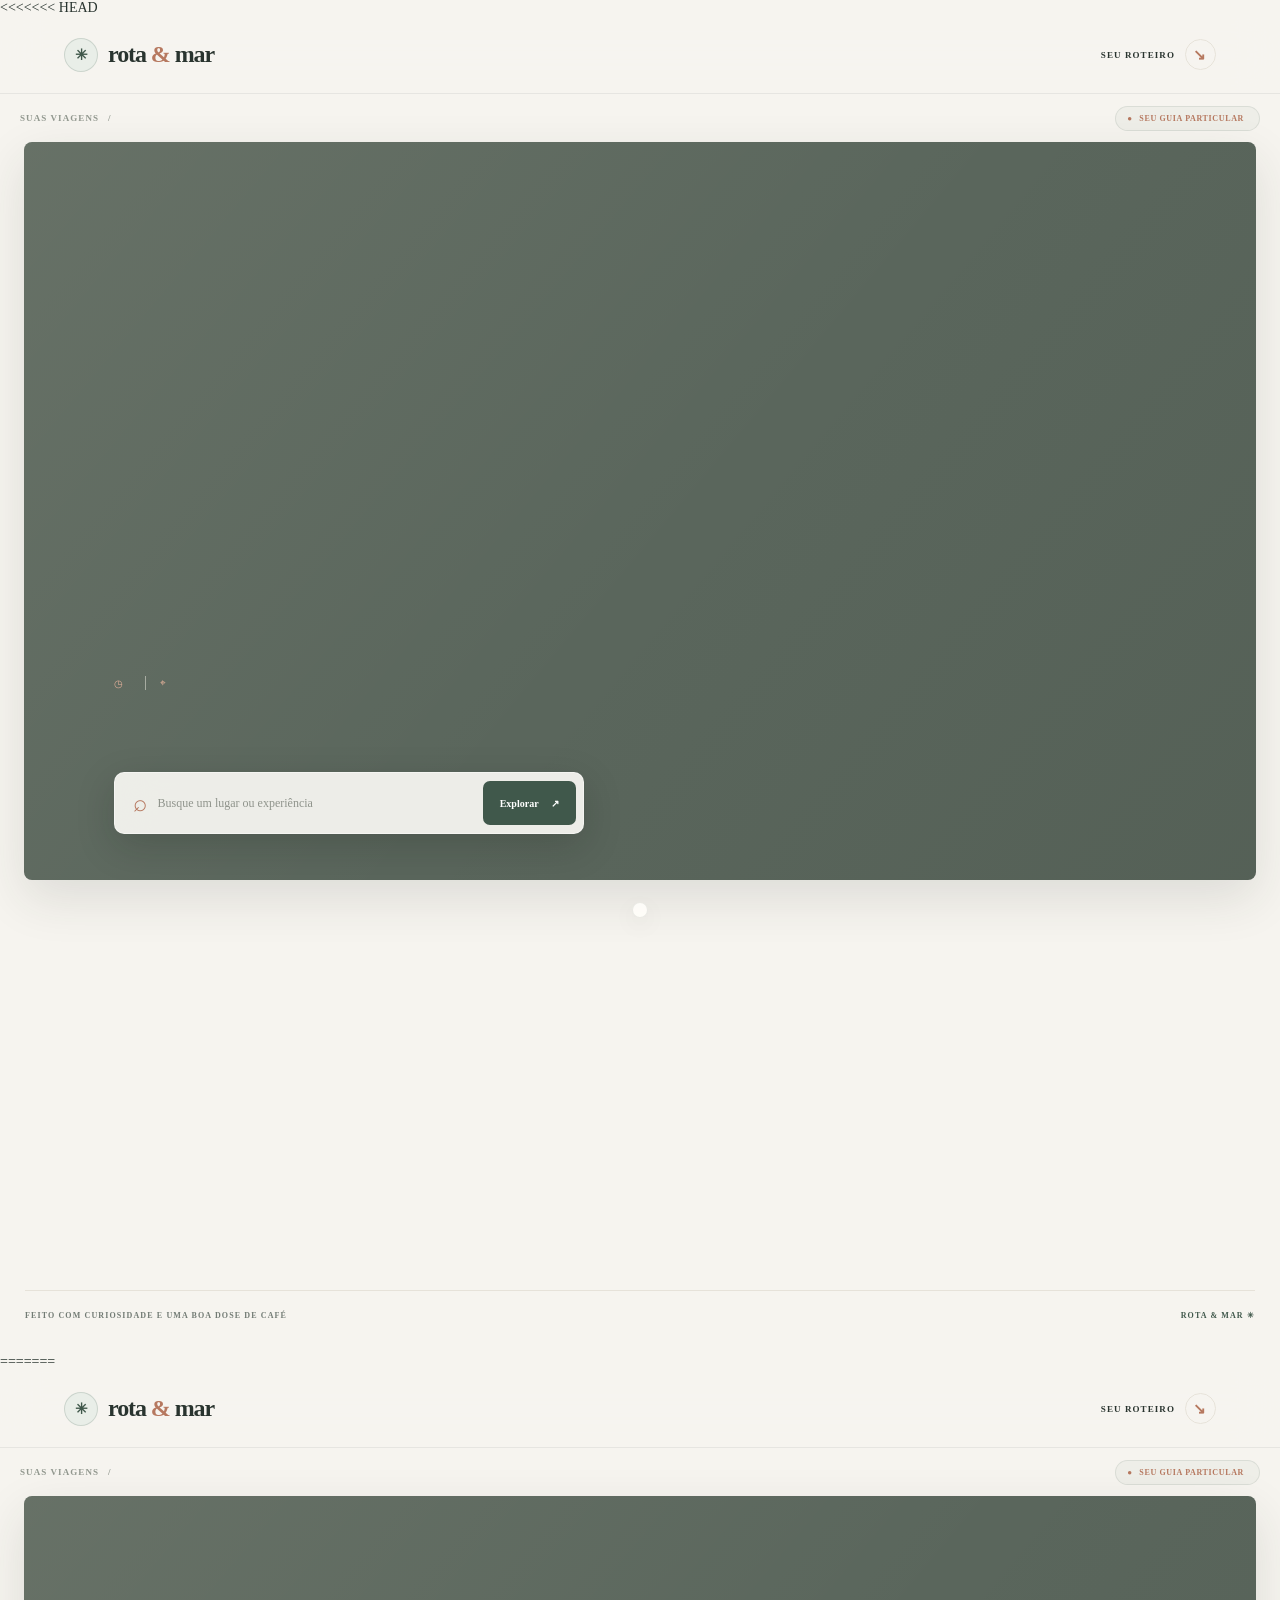
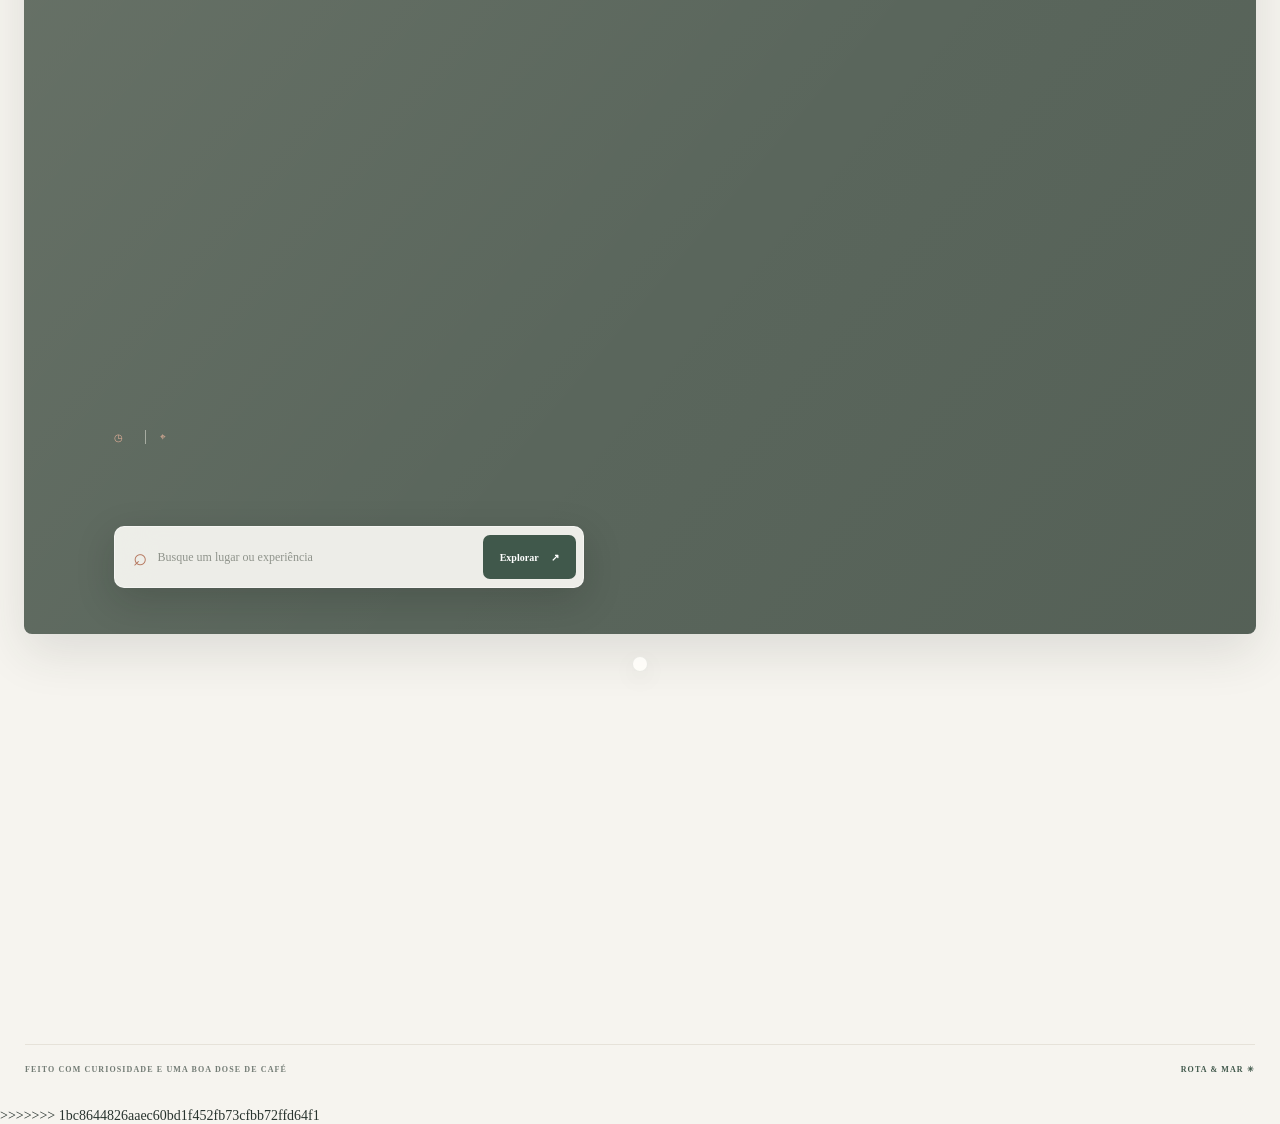
==== docs/index.html @ 102ec38b "Initial commit: add travel planning site" ====
<<<<<<< HEAD
<!doctype html>
<html lang="pt-BR">
  <head>
    <meta charset="utf-8">
    <meta name="viewport" content="width=device-width, initial-scale=1">
    <meta name="theme-color" content="#f6f4ef">
    <meta name="description" content="Seu guia visual de viagem para Donegal e Japão.">
    <title>Rota & Mar — seu guia de viagem</title>
    <link rel="preconnect" href="https://fonts.googleapis.com">
    <link rel="preconnect" href="https://fonts.gstatic.com" crossorigin>
    <link href="https://fonts.googleapis.com/css2?family=Cormorant+Garamond:wght@500;600;700&family=Manrope:wght@400;500;600;700;800&display=swap" rel="stylesheet">
    <link rel="stylesheet" href="styles.css?v=itinerary-stacked-3">
    <script src="data.js?v=donegal-budget-custom-cfd37dd" defer></script>
    <script src="app.js?v=editorial-4" defer></script>
  </head>
  <body>
    <div class="app-shell">
      <header class="site-header" id="sidebar" aria-label="Navegação principal">
        <a class="brand" id="brand-link" href="#" aria-label="Rota e Mar, início">
          <span class="brand-mark" aria-hidden="true">✳</span>
          <span>rota <span class="brand-amp">&</span> mar</span>
        </a>
        <nav id="destination-nav" class="destination-nav" aria-label="Escolha uma viagem"></nav>
        <a class="header-cta" href="#page-content"><span id="header-cta-label">SEU ROTEIRO</span><span aria-hidden="true">↘</span></a>
      </header>

      <main class="main-content">
        <header class="topbar">
          <div class="breadcrumb"><span id="breadcrumb-label">SUAS VIAGENS</span><span aria-hidden="true">/</span><strong id="breadcrumb-destination"></strong></div>
          <span class="private-badge"><span aria-hidden="true">●</span> <span id="private-badge-label">SEU GUIA PARTICULAR</span></span>
        </header>

        <nav id="mobile-destination-nav" class="mobile-destination-nav" aria-label="Escolha uma viagem"></nav>

        <section id="trip-hero" class="trip-hero" aria-labelledby="trip-title">
          <div class="hero-copy">
            <span id="trip-region" class="eyebrow"></span>
            <h1 id="trip-title"></h1>
            <p id="trip-intro"></p>
            <div class="hero-meta">
              <span><span aria-hidden="true">◷</span> <span id="trip-duration"></span></span>
              <span class="meta-divider" aria-hidden="true"></span>
              <span><span aria-hidden="true">⌖</span> <span id="trip-season"></span></span>
            </div>
          </div>
          <div class="hero-search-wrap">
            <form id="guide-search" class="hero-search" role="search">
              <label class="search-field" for="guide-search-input">
                <span class="search-icon" aria-hidden="true">⌕</span>
                <input id="guide-search-input" type="search" autocomplete="off" placeholder="Busque um lugar ou experiência" aria-label="Busque no roteiro">
              </label>
              <button id="guide-search-submit" type="submit">Explorar <span aria-hidden="true">↗</span></button>
            </form>
            <div id="search-results" class="search-results" aria-label="Resultados da busca" aria-live="polite" hidden></div>
          </div>
          <div class="hero-stamp" aria-hidden="true"><span id="stamp-label">PRÓXIMA</span><strong id="stamp-title">grande<br>aventura</strong><i>✳</i></div>
        </section>

        <nav id="section-nav" class="section-nav" aria-label="Seções da viagem"></nav>
        <section id="page-content" class="page-content" aria-live="polite"></section>

        <footer class="page-footer"><span id="page-footer-text">FEITO COM CURIOSIDADE E UMA BOA DOSE DE CAFÉ</span><span>ROTA & MAR <span aria-hidden="true">✳</span></span></footer>
      </main>
    </div>
    <nav id="mobile-nav" class="mobile-nav" aria-label="Seções da viagem no celular"></nav>
  </body>
</html>
=======
<!doctype html>
<html lang="pt-BR">
  <head>
    <meta charset="utf-8">
    <meta name="viewport" content="width=device-width, initial-scale=1">
    <meta name="theme-color" content="#f6f4ef">
    <meta name="description" content="Seu guia visual de viagem para Donegal e Japão.">
    <title>Rota & Mar — seu guia de viagem</title>
    <link rel="preconnect" href="https://fonts.googleapis.com">
    <link rel="preconnect" href="https://fonts.gstatic.com" crossorigin>
    <link href="https://fonts.googleapis.com/css2?family=Cormorant+Garamond:wght@500;600;700&family=Manrope:wght@400;500;600;700;800&display=swap" rel="stylesheet">
    <link rel="stylesheet" href="styles.css?v=itinerary-stacked-3">
    <script src="data.js?v=donegal-roadtrip-20261014" defer></script>
    <script src="app.js?v=editorial-4" defer></script>
  </head>
  <body>
    <div class="app-shell">
      <header class="site-header" id="sidebar" aria-label="Navegação principal">
        <a class="brand" id="brand-link" href="#" aria-label="Rota e Mar, início">
          <span class="brand-mark" aria-hidden="true">✳</span>
          <span>rota <span class="brand-amp">&</span> mar</span>
        </a>
        <nav id="destination-nav" class="destination-nav" aria-label="Escolha uma viagem"></nav>
        <a class="header-cta" href="#page-content"><span id="header-cta-label">SEU ROTEIRO</span><span aria-hidden="true">↘</span></a>
      </header>

      <main class="main-content">
        <header class="topbar">
          <div class="breadcrumb"><span id="breadcrumb-label">SUAS VIAGENS</span><span aria-hidden="true">/</span><strong id="breadcrumb-destination"></strong></div>
          <span class="private-badge"><span aria-hidden="true">●</span> <span id="private-badge-label">SEU GUIA PARTICULAR</span></span>
        </header>

        <nav id="mobile-destination-nav" class="mobile-destination-nav" aria-label="Escolha uma viagem"></nav>

        <section id="trip-hero" class="trip-hero" aria-labelledby="trip-title">
          <div class="hero-copy">
            <span id="trip-region" class="eyebrow"></span>
            <h1 id="trip-title"></h1>
            <p id="trip-intro"></p>
            <div class="hero-meta">
              <span><span aria-hidden="true">◷</span> <span id="trip-duration"></span></span>
              <span class="meta-divider" aria-hidden="true"></span>
              <span><span aria-hidden="true">⌖</span> <span id="trip-season"></span></span>
            </div>
          </div>
          <div class="hero-search-wrap">
            <form id="guide-search" class="hero-search" role="search">
              <label class="search-field" for="guide-search-input">
                <span class="search-icon" aria-hidden="true">⌕</span>
                <input id="guide-search-input" type="search" autocomplete="off" placeholder="Busque um lugar ou experiência" aria-label="Busque no roteiro">
              </label>
              <button id="guide-search-submit" type="submit">Explorar <span aria-hidden="true">↗</span></button>
            </form>
            <div id="search-results" class="search-results" aria-label="Resultados da busca" aria-live="polite" hidden></div>
          </div>
          <div class="hero-stamp" aria-hidden="true"><span id="stamp-label">PRÓXIMA</span><strong id="stamp-title">grande<br>aventura</strong><i>✳</i></div>
        </section>

        <nav id="section-nav" class="section-nav" aria-label="Seções da viagem"></nav>
        <section id="page-content" class="page-content" aria-live="polite"></section>

        <footer class="page-footer"><span id="page-footer-text">FEITO COM CURIOSIDADE E UMA BOA DOSE DE CAFÉ</span><span>ROTA & MAR <span aria-hidden="true">✳</span></span></footer>
      </main>
    </div>
    <nav id="mobile-nav" class="mobile-nav" aria-label="Seções da viagem no celular"></nav>
  </body>
</html>
>>>>>>> 1bc8644826aaec60bd1f452fb73cfbb72ffd64f1
---- docs/styles.css ----
<<<<<<< HEAD
:root {
  color-scheme: dark;
  --ink: #f4f4ee;
  --muted: #a8b8b8;
  --muted-soft: #778e91;
  --teal: #70c0c1;
  --teal-bright: #9cdddd;
  --teal-deep: #103b42;
  --terracotta: #dc8869;
  --terracotta-deep: #a95e49;
  --paper: #0a171b;
  --surface: #102328;
  --surface-raised: #152c31;
  --surface-soft: rgba(18, 44, 49, .76);
  --line: rgba(191, 222, 218, .13);
  --serif: "Cormorant Garamond", Georgia, serif;
  --sans: "Manrope", "DM Sans", Arial, sans-serif;
  --ease: cubic-bezier(.2, .7, .2, 1);
}

* { box-sizing: border-box; }
html { min-width: 320px; scroll-behavior: smooth; }
body {
  min-width: 320px;
  margin: 0;
  background:
    radial-gradient(ellipse at 88% 4%, rgba(30, 101, 106, .16), transparent 34rem),
    radial-gradient(ellipse at 8% 55%, rgba(18, 67, 73, .13), transparent 44rem),
    var(--paper);
  color: var(--ink);
  font-family: var(--sans);
  font-size: 14px;
  -webkit-font-smoothing: antialiased;
}

button, input { color: inherit; font: inherit; }
button { -webkit-tap-highlight-color: transparent; }
button:focus-visible, input:focus-visible {
  outline: 2px solid var(--terracotta);
  outline-offset: 4px;
}
a { color: inherit; }
.app-shell { min-height: 100vh; }
.sidebar { display: none; }

.main-content {
  width: 100%;
  min-width: 0;
  padding: 0 18px 105px;
}

.topbar {
  display: flex;
  height: 62px;
  justify-content: space-between;
  align-items: center;
  border-bottom: 1px solid var(--line);
}

.breadcrumb {
  display: flex;
  gap: 9px;
  align-items: center;
  color: var(--muted-soft);
  font-size: 9px;
  font-weight: 700;
  letter-spacing: .16em;
}

.breadcrumb strong { color: var(--teal-bright); }
.private-badge {
  padding: 8px 10px;
  border: 1px solid var(--line);
  border-radius: 999px;
  background: rgba(18, 44, 49, .5);
  color: #ccdfdc;
  font-size: 8px;
  font-weight: 700;
  letter-spacing: .1em;
  white-space: nowrap;
}

.private-badge span { color: var(--terracotta); font-size: 8px; margin-right: 4px; }
.mobile-destination-nav { display: flex; gap: 8px; padding: 12px 0 0; }
.mobile-destination-nav .destination-link {
  flex: 1;
  justify-content: center;
  gap: 7px;
  padding: 7px 8px;
  border: 1px solid var(--line);
  background: rgba(16, 35, 40, .82);
}

.mobile-destination-nav .destination-link.is-active {
  border-color: rgba(112, 192, 193, .52);
  background: rgba(33, 91, 95, .42);
}

.mobile-destination-nav .destination-icon {
  width: 27px;
  height: 27px;
  background: rgba(112, 192, 193, .12);
  font-size: 15px;
}

.mobile-destination-nav .destination-name { flex: 0 1 auto; font-size: 10px; }
.mobile-destination-nav .destination-name small { font-size: 8px; }
.mobile-destination-nav .destination-arrow { display: none; }

.trip-hero {
  position: relative;
  display: flex;
  min-height: 390px;
  align-items: flex-end;
  overflow: hidden;
  isolation: isolate;
  margin: 17px 0 18px;
  border: 1px solid rgba(197, 226, 221, .16);
  border-radius: 20px;
  background-color: #123c43;
  background-image:
    linear-gradient(0deg, rgba(5, 16, 19, .89) 0%, rgba(5, 16, 19, .57) 39%, rgba(5, 16, 19, .06) 100%),
    linear-gradient(90deg, rgba(7, 24, 27, .58), rgba(7, 24, 27, .04) 80%),
    var(--hero-image);
  background-size: cover;
  background-position: var(--hero-position, center);
  box-shadow: 0 24px 80px rgba(0, 0, 0, .29);
}

.trip-hero::after {
  position: absolute;
  z-index: -1;
  inset: 0;
  background: linear-gradient(120deg, rgba(25, 104, 109, .2), transparent 48%, rgba(7, 20, 23, .16));
  content: "";
  pointer-events: none;
}

.hero-copy {
  position: relative;
  z-index: 1;
  width: min(100%, 760px);
  padding: 30px 21px 25px;
}

.eyebrow {
  display: inline-block;
  color: var(--terracotta);
  font-size: 9px;
  font-weight: 800;
  letter-spacing: .19em;
  line-height: 1.7;
}

.hero-copy .eyebrow { color: #b9e1dc; }
.hero-copy h1 {
  max-width: 680px;
  margin: 12px 0 9px;
  font-family: var(--serif);
  font-size: clamp(42px, 10vw, 76px);
  font-weight: 600;
  letter-spacing: -.045em;
  line-height: .91;
  text-wrap: balance;
  text-shadow: 0 3px 35px rgba(0, 0, 0, .36);
}

.hero-copy > p {
  max-width: 510px;
  margin: 0;
  color: rgba(247, 250, 246, .84);
  font-size: 12px;
  line-height: 1.8;
}

.hero-meta {
  display: flex;
  flex-wrap: wrap;
  gap: 11px;
  align-items: center;
  margin-top: 19px;
  color: rgba(247, 250, 246, .92);
  font-size: 10px;
}

.hero-meta > span:not(.meta-divider) { display: flex; gap: 7px; align-items: center; }
.meta-divider { width: 1px; height: 14px; background: rgba(255, 255, 255, .4); }
.hero-stamp { display: none; }
.section-nav { display: none; }

.mobile-nav {
  position: fixed;
  z-index: 5;
  right: 0;
  bottom: 0;
  left: 0;
  display: flex;
  justify-content: space-around;
  gap: 2px;
  padding: 9px 5px calc(9px + env(safe-area-inset-bottom));
  border-top: 1px solid rgba(183, 219, 215, .16);
  background: rgba(8, 22, 26, .91);
  box-shadow: 0 -12px 36px rgba(0, 0, 0, .27);
  backdrop-filter: blur(18px);
}

.section-link {
  display: flex;
  min-width: 0;
  flex: 1;
  flex-direction: column;
  align-items: center;
  justify-content: center;
  gap: 4px;
  padding: 6px 1px;
  border: 0;
  border-radius: 9px;
  background: transparent;
  color: #819597;
  font-size: 8px;
  font-weight: 650;
  white-space: nowrap;
  cursor: pointer;
  transition: color .2s var(--ease), background .2s var(--ease), transform .2s var(--ease);
}

.section-icon { font-size: 17px; line-height: 1; }
.section-link.is-active { color: #e3f6f2; background: rgba(65, 143, 146, .13); }
.section-link.is-active .section-icon { color: var(--terracotta); }
.section-link:active { transform: scale(.96); }
.page-content { min-height: 310px; }

.section-heading {
  display: flex;
  flex-direction: column;
  gap: 7px;
  margin: 29px 0 18px;
}

.section-heading h2 {
  margin: 4px 0 0;
  font-family: var(--serif);
  font-size: clamp(30px, 7vw, 43px);
  font-weight: 600;
  letter-spacing: -.035em;
  line-height: 1;
  text-wrap: balance;
}

.heading-aside {
  margin: 0;
  color: var(--muted);
  font-size: 11px;
  line-height: 1.7;
}

.overview-grid { display: grid; grid-template-columns: 1fr; gap: 9px; }
.overview-card {
  position: relative;
  display: flex;
  min-height: 82px;
  flex-direction: column;
  justify-content: center;
  padding: 15px 16px 14px 53px;
  border: 1px solid var(--line);
  border-radius: 13px;
  background: linear-gradient(135deg, rgba(22, 48, 52, .96), rgba(14, 34, 38, .87));
  box-shadow: inset 0 1px rgba(255, 255, 255, .025), 0 12px 32px rgba(0, 0, 0, .1);
}

.overview-icon { position: absolute; top: 20px; left: 17px; color: var(--terracotta); font-size: 17px; }
.card-label { display: block; color: #9aafb0; font-size: 8px; font-weight: 800; letter-spacing: .14em; }
.overview-card strong { margin-top: 6px; color: #eef4ef; font-size: 12px; font-weight: 650; }
.feature-grid { display: grid; gap: 11px; margin-top: 12px; }
.feature-card { min-height: 207px; padding: 20px; border: 1px solid rgba(184, 221, 217, .13); border-radius: 15px; }
.feature-itinerary { background: linear-gradient(140deg, #16444a, #102d33 85%); }
.feature-budget { background: linear-gradient(140deg, #51372f, #2e2524 90%); }
.feature-topline { display: flex; justify-content: space-between; color: #a4c9c5; font-size: 8px; font-weight: 800; letter-spacing: .14em; }
.feature-budget .feature-topline { color: #e1ae91; }
.feature-card h3 { margin: 22px 0 9px; font-family: var(--serif); font-size: clamp(28px, 7vw, 38px); font-weight: 600; line-height: .99; }
.feature-card p { max-width: 340px; margin: 0; color: #b5c5c2; font-size: 11px; line-height: 1.75; }
.feature-budget p { color: #d0bbb0; }
.text-link {
  margin: 16px 0 0;
  padding: 0;
  border: 0;
  background: transparent;
  color: #a6dfda;
  font-size: 11px;
  font-weight: 800;
  cursor: pointer;
  transition: color .2s var(--ease), transform .2s var(--ease);
}

.feature-budget .text-link { color: #efaa87; }
.text-link span { margin-left: 4px; }
.text-link:hover { color: #fff; transform: translateX(3px); }
.tip-banner {
  display: flex;
  gap: 13px;
  align-items: flex-start;
  margin-top: 12px;
  padding: 17px;
  border: 1px solid var(--line);
  border-radius: 13px;
  background: rgba(18, 40, 44, .72);
}

.tip-spark { flex: 0 0 auto; color: var(--terracotta); font-size: 20px; }
.tip-banner p { margin: 8px 0 0; color: #b4c4c0; font-size: 11px; line-height: 1.8; }

.timeline { position: relative; margin: 26px 0 10px; }
.timeline::before {
  position: absolute;
  top: 10px;
  bottom: 28px;
  left: 20px;
  width: 1px;
  background: linear-gradient(var(--teal), rgba(112, 192, 193, .08));
  content: "";
}

.timeline-day { position: relative; display: grid; grid-template-columns: 42px minmax(0, 1fr); gap: 10px; margin: 0 0 13px; }
.day-marker {
  position: relative;
  z-index: 1;
  display: flex;
  width: 41px;
  height: 41px;
  flex-direction: column;
  align-items: center;
  justify-content: center;
  border: 1px solid rgba(112, 192, 193, .4);
  border-radius: 50%;
  background: #10272c;
  color: #a6e0dc;
  box-shadow: 0 0 0 5px var(--paper);
}

.day-marker span { font-size: 7px; font-weight: 800; letter-spacing: .12em; }
.day-marker strong { margin-top: 1px; font-family: var(--serif); font-size: 17px; font-weight: 600; line-height: 1; }
.day-content { min-width: 0; padding: 14px 13px 9px; border: 1px solid var(--line); border-radius: 13px; background: linear-gradient(145deg, rgba(20, 44, 49, .96), rgba(13, 31, 35, .94)); }
.day-heading { display: flex; justify-content: space-between; gap: 8px; padding-bottom: 11px; border-bottom: 1px solid rgba(190, 220, 215, .1); }
.day-heading h3 { margin: 0; font-family: var(--serif); font-size: 19px; font-weight: 600; line-height: 1.04; }
.day-date { display: block; margin-top: 6px; color: #e19a78; font-size: 9px; font-weight: 750; }
.day-place { display: inline-block; margin-top: 5px; color: #91a9aa; font-size: 9px; }
.day-stay { display: inline-block; margin: 8px 0 4px; padding: 6px 9px; border: 1px solid rgba(112, 192, 193, .18); border-radius: 999px; background: rgba(54, 119, 120, .16); color: #a8d9d4; font-size: 9px; font-weight: 700; }
.day-chevron { color: var(--terracotta); }
.day-moments { display: grid; grid-template-columns: 1fr; gap: 4px; padding-top: 9px; }
.moment { display: grid; grid-template-columns: 10px 1fr; gap: 8px; padding: 5px 0; }
.moment-dot { width: 6px; height: 6px; margin-top: 4px; border: 1px solid #75b9b8; border-radius: 50%; }
.moment-label { color: #9ed4d0; font-size: 8px; font-weight: 800; letter-spacing: .1em; }
.moment p { margin: 3px 0 0; color: #b2c1be; font-size: 10px; line-height: 1.7; }
.moment-list { display: grid; gap: 5px; margin: 4px 0 0; padding-left: 15px; color: #b2c1be; font-size: 10px; line-height: 1.65; }
.disclaimer { margin: 15px 0 0; color: var(--muted-soft); font-size: 10px; line-height: 1.7; }

.bucket-grid { display: grid; grid-template-columns: 1fr; gap: 10px; }
.bucket-card {
  position: relative;
  display: flex;
  min-height: 137px;
  flex-direction: column;
  align-items: flex-start;
  padding: 17px 15px 15px 48px;
  border: 1px solid var(--line);
  border-radius: 13px;
  background: linear-gradient(145deg, rgba(20, 45, 49, .96), rgba(13, 31, 35, .94));
  cursor: pointer;
  transition: border-color .2s var(--ease), background .2s var(--ease), transform .2s var(--ease), box-shadow .2s var(--ease);
}

.bucket-card:hover { transform: translateY(-2px); border-color: rgba(112, 192, 193, .36); box-shadow: 0 12px 28px rgba(0, 0, 0, .14); }
.bucket-card.is-checked { border-color: rgba(112, 192, 193, .32); background: linear-gradient(145deg, rgba(23, 58, 60, .96), rgba(14, 39, 40, .94)); }
.bucket-check, .essential-item input { position: absolute; width: 1px; height: 1px; opacity: 0; }
.bucket-check:focus-visible + .check-visual, .essential-item input:focus-visible + .check-visual { outline: 2px solid var(--terracotta); outline-offset: 4px; }
.check-visual { position: absolute; top: 17px; left: 15px; display: grid; width: 20px; height: 20px; place-items: center; border: 1px solid rgba(169, 198, 195, .32); border-radius: 50%; color: transparent; font-size: 11px; transition: background .2s, border-color .2s, color .2s; }
.bucket-check:checked + .check-visual, .essential-item input:checked + .check-visual { border-color: var(--teal); background: var(--teal); color: #092024; }
.bucket-tag { margin-bottom: 9px; color: var(--terracotta); font-size: 8px; font-weight: 800; letter-spacing: .15em; }
.bucket-card strong { font-family: var(--serif); font-size: 19px; font-weight: 600; }
.bucket-detail { margin-top: 6px; color: #a9b9b7; font-size: 10px; line-height: 1.65; }
.estimate-badge { align-self: flex-start; padding: 7px 9px; border: 1px solid rgba(220, 136, 105, .27); border-radius: 999px; background: rgba(169, 94, 73, .15); color: #e8a689; font-size: 8px; font-weight: 800; letter-spacing: .1em; }

.budget-total {
  display: flex;
  justify-content: space-between;
  align-items: center;
  padding: 21px;
  border: 1px solid rgba(143, 205, 201, .24);
  border-radius: 15px;
  background:
    radial-gradient(circle at 91% 5%, rgba(129, 207, 200, .18), transparent 43%),
    linear-gradient(120deg, #123d43, #17545a);
  color: white;
  box-shadow: 0 16px 36px rgba(2, 21, 24, .22);
}

.budget-total .card-label { color: #b8dcda; }
.budget-total strong { display: block; margin-top: 8px; font-family: var(--serif); font-size: clamp(30px, 8vw, 43px); font-weight: 600; letter-spacing: -.04em; }
.total-note { display: block; margin-top: 5px; color: #c6dedb; font-size: 10px; }
.budget-coin { display: grid; width: 50px; height: 50px; flex: 0 0 auto; place-items: center; border: 1px solid rgba(255,255,255,.32); border-radius: 50%; color: #f0b091; font-family: var(--serif); font-size: 24px; }
.budget-list { margin-top: 10px; padding: 4px 15px; border: 1px solid var(--line); border-radius: 13px; background: rgba(16, 37, 41, .9); }
.budget-row { padding: 14px 0; border-bottom: 1px solid rgba(190, 220, 215, .1); }
.budget-row:last-child { border-bottom: 0; }
.budget-row-heading { display: flex; justify-content: space-between; gap: 12px; }
.budget-row-heading div { display: flex; flex-direction: column; gap: 4px; }
.budget-row-heading strong { font-size: 11px; font-weight: 700; }
.budget-row-heading span { color: #91a8a9; font-size: 9px; }
.budget-row-heading > strong { white-space: nowrap; color: #d8ece9; }
.budget-track { height: 4px; margin-top: 10px; overflow: hidden; border-radius: 4px; background: rgba(156, 198, 194, .12); }
.budget-track span { display: block; height: 100%; border-radius: inherit; background: linear-gradient(90deg, var(--teal), var(--terracotta)); }

.essentials-layout { display: grid; gap: 12px; }
.essentials-list { overflow: hidden; border: 1px solid var(--line); border-radius: 13px; background: rgba(16, 37, 41, .9); }
.essential-item { position: relative; display: flex; min-height: 67px; gap: 12px; align-items: flex-start; padding: 15px 13px 13px 45px; border-bottom: 1px solid rgba(190, 220, 215, .1); cursor: pointer; transition: background .18s; }
.essential-item:hover { background: rgba(47, 96, 98, .12); }
.essential-item:last-child { border-bottom: 0; }
.essential-item .check-visual { top: 16px; left: 14px; }
.essential-item strong { display: block; font-size: 11px; font-weight: 700; }
.essential-item small { display: block; margin-top: 4px; color: #9fb2b1; font-size: 9px; line-height: 1.65; }
.essential-item.is-checked strong { color: #91aaa8; text-decoration: line-through; }
.culture-card { padding: 20px; border: 1px solid rgba(220, 136, 105, .19); border-radius: 14px; background: linear-gradient(145deg, rgba(79, 51, 43, .55), rgba(42, 35, 33, .75)); }
.culture-icon { display: block; margin-bottom: 15px; color: var(--terracotta); font-size: 21px; }
.culture-card .card-label { color: #e5ad91; }
.culture-card p { margin: 10px 0 0; color: #d2bfB4; font-family: var(--serif); font-size: 18px; line-height: 1.55; }

.page-footer {
  display: flex;
  justify-content: space-between;
  gap: 10px;
  margin-top: 32px;
  padding-top: 14px;
  border-top: 1px solid var(--line);
  color: #718588;
  font-size: 7px;
  font-weight: 800;
  letter-spacing: .12em;
}

.page-footer span:last-child { color: #afd7d2; white-space: nowrap; }

@media (min-width: 600px) {
  .main-content { padding: 0 32px 44px; }
  .topbar { height: 70px; }
  .trip-hero { min-height: 440px; margin-top: 23px; }
  .hero-copy { width: calc(100% - 150px); padding: 44px 36px 38px; }
  .hero-copy h1 { font-size: clamp(58px, 7vw, 82px); }
  .hero-copy > p { font-size: 13px; }
  .hero-stamp {
    position: absolute;
    right: 28px;
    bottom: 25px;
    display: flex;
    width: 112px;
    height: 112px;
    flex-direction: column;
    align-items: center;
    justify-content: center;
    border: 1px solid rgba(241, 249, 244, .56);
    border-radius: 50%;
    background: rgba(11, 39, 43, .3);
    color: white;
    transform: rotate(7deg);
    backdrop-filter: blur(8px);
  }
  .hero-stamp span { font-size: 7px; font-weight: 800; letter-spacing: .17em; }
  .hero-stamp strong { margin-top: 5px; font-family: var(--serif); font-size: 19px; font-weight: 600; line-height: 1; text-align: center; }
  .hero-stamp i { position: absolute; top: 13px; right: 15px; color: var(--terracotta); font-size: 12px; font-style: normal; }
  .section-nav { display: flex; gap: 6px; overflow-x: auto; border-bottom: 1px solid var(--line); scrollbar-width: thin; }
  .section-nav .section-link { flex: 0 0 auto; flex-direction: row; gap: 8px; padding: 13px 13px 12px; border-radius: 10px 10px 0 0; font-size: 10px; }
  .section-nav .section-icon { font-size: 14px; }
  .section-nav .section-link.is-active { border-bottom: 2px solid var(--terracotta); }
  .mobile-nav { display: none; }
  .section-heading { flex-direction: row; justify-content: space-between; align-items: flex-end; margin: 38px 0 20px; }
  .section-heading h2 { font-size: 39px; }
  .heading-aside { max-width: 260px; text-align: right; }
  .overview-grid { grid-template-columns: repeat(3, minmax(0, 1fr)); gap: 11px; }
  .overview-grid--4 { grid-template-columns: repeat(2, minmax(0, 1fr)); }
  .overview-card { padding-left: 45px; }
  .overview-icon { left: 13px; }
  .feature-grid { grid-template-columns: 1fr 1fr; gap: 13px; margin-top: 14px; }
  .feature-card { min-height: 230px; padding: 24px; }
  .tip-banner { padding: 21px 23px; }
  .bucket-grid { grid-template-columns: repeat(2, minmax(0, 1fr)); }
  .day-content { padding: 17px 19px 12px; }
  .moment p, .moment-list { font-size: 11px; }
  .budget-total { padding: 25px 29px; }
  .budget-list { padding-right: 23px; padding-left: 23px; }
  .essentials-layout { grid-template-columns: 1.25fr .75fr; }
  .culture-card { padding: 25px; }
}

@media (max-width: 767px) {
  .hero-copy { width: 100%; }
  .hero-stamp { display: none; }
}

@media (min-width: 1024px) {
  .app-shell {
    display: grid;
    grid-template-columns: 248px minmax(0, 1fr);
    max-width: 1680px;
    min-height: 100vh;
    margin: 0 auto;
  }

  .sidebar {
    position: sticky;
    top: 0;
    display: flex;
    height: 100vh;
    flex-direction: column;
    padding: 30px 20px 22px;
    border-right: 1px solid var(--line);
    background: linear-gradient(180deg, rgba(14, 34, 38, .98), rgba(8, 22, 25, .98));
  }

  .mobile-destination-nav { display: none; }
  .brand { display: flex; gap: 10px; align-items: center; color: #eaf2ed; font-family: var(--serif); font-size: 21px; font-weight: 700; text-decoration: none; letter-spacing: -.035em; }
  .brand-mark { display: grid; width: 31px; height: 31px; place-items: center; border: 1px solid rgba(112, 192, 193, .32); border-radius: 50%; background: rgba(49, 109, 111, .22); color: var(--teal-bright); font-family: var(--sans); font-size: 17px; }
  .brand-amp { color: var(--terracotta); }
  .nav-label { margin: 56px 0 12px 9px; color: #6f888a; font-size: 8px; font-weight: 800; letter-spacing: .17em; }
  .destination-nav { display: grid; gap: 7px; }
  .destination-link { display: flex; width: 100%; align-items: center; gap: 11px; padding: 10px 9px; border: 1px solid transparent; border-radius: 11px; background: transparent; color: #d7e4df; text-align: left; cursor: pointer; transition: background .2s var(--ease), border-color .2s var(--ease), transform .2s var(--ease); }
  .destination-link:hover { transform: translateX(2px); background: rgba(84, 149, 150, .1); }
  .destination-link.is-active { border-color: rgba(112, 192, 193, .16); background: rgba(49, 109, 111, .2); }
  .destination-icon { display: grid; width: 35px; height: 35px; flex: 0 0 auto; place-items: center; border: 1px solid rgba(192, 225, 218, .12); border-radius: 50%; background: rgba(232, 246, 239, .045); color: var(--teal-bright); font-size: 17px; }
  .destination-name { display: flex; flex: 1; flex-direction: column; gap: 3px; font-size: 11px; font-weight: 750; }
  .destination-name small { color: #81999a; font-size: 9px; font-weight: 500; }
  .destination-arrow { color: var(--terracotta); font-size: 13px; opacity: 0; transition: opacity .2s; }
  .destination-link.is-active .destination-arrow { opacity: 1; }
  .sidebar-note { margin-top: auto; padding: 16px 14px; border: 1px solid var(--line); border-radius: 13px; background: rgba(255, 255, 255, .025); }
  .note-icon { color: var(--terracotta); font-size: 18px; }
  .sidebar-note p { margin: 7px 0 12px; color: #b6c6c1; font-family: var(--serif); font-size: 16px; line-height: 1.42; }
  .note-credit { color: #71888a; font-size: 7px; font-weight: 800; letter-spacing: .13em; }
  .sidebar-footer { margin-top: 16px; color: #71888a; font-size: 7px; font-weight: 800; letter-spacing: .12em; }
  .sidebar-footer span { color: var(--terracotta); }
  .main-content { max-width: 1390px; padding: 0 42px 34px; }
  .topbar { height: 76px; }
  .trip-hero { min-height: 490px; margin: 30px 0 20px; border-radius: 22px; }
  .hero-copy { padding: 48px 48px 42px; }
  .hero-copy h1 { max-width: 760px; font-size: clamp(68px, 6vw, 92px); }
  .hero-copy > p { font-size: 14px; }
  .hero-stamp { right: 37px; bottom: 35px; width: 126px; height: 126px; }
  .hero-stamp strong { font-size: 21px; }
  .section-nav .section-link { padding: 15px 17px 13px; font-size: 11px; }
  .section-heading { margin-top: 42px; }
  .section-heading h2 { font-size: 44px; }
  .heading-aside { max-width: 310px; font-size: 12px; }
  .overview-grid--4 { grid-template-columns: repeat(4, minmax(0, 1fr)); }
  .overview-card { min-height: 93px; padding-left: 49px; }
  .overview-icon { top: 22px; left: 16px; }
  .overview-card strong { font-size: 13px; }
  .feature-card { min-height: 250px; padding: 27px; }
  .feature-card h3 { margin-top: 28px; font-size: 41px; }
  .feature-card p { font-size: 12px; }
  .timeline { margin-top: 31px; }
  .timeline-day { grid-template-columns: 52px minmax(0, 1fr); gap: 17px; margin-bottom: 16px; }
  .timeline::before { left: 24px; }
  .day-marker { width: 49px; height: 49px; }
  .day-content { padding: 20px 24px 14px; }
  .day-heading h3 { font-size: 23px; }
  .day-moments { gap: 8px; padding-top: 14px; }
  .moment { align-content: start; }
  .moment p, .moment-list { font-size: 12px; }
  .bucket-grid { grid-template-columns: repeat(3, minmax(0, 1fr)); gap: 13px; }
  .bucket-card { min-height: 158px; padding: 19px 16px 16px 48px; }
  .budget-total { padding: 30px 34px; }
  .budget-total strong { font-size: 49px; }
  .budget-row { padding: 17px 0; }
  .budget-row-heading strong { font-size: 12px; }
  .budget-row-heading span { font-size: 10px; }
  .essential-item { padding-top: 17px; padding-bottom: 15px; }
  .essential-item strong { font-size: 12px; }
  .essential-item small { font-size: 10px; }
  .culture-card p { font-size: 20px; }
  .page-footer { margin-top: 40px; }
}

@media (min-width: 1440px) {
  .app-shell { grid-template-columns: 268px minmax(0, 1fr); }
  .sidebar { padding-right: 23px; padding-left: 23px; }
  .main-content { padding-right: 56px; padding-left: 56px; }
  .trip-hero { min-height: 540px; }
  .hero-copy { padding: 54px 56px 48px; }
}

@media (max-width: 380px) {
  .main-content { padding-right: 13px; padding-left: 13px; }
  .mobile-destination-nav .destination-link { gap: 5px; padding-right: 5px; padding-left: 5px; }
  .mobile-destination-nav .destination-name { font-size: 9px; }
  .private-badge { padding: 7px 8px; font-size: 7px; }
  .section-link { font-size: 7px; }
  .hero-copy h1 { font-size: 39px; }
  .hero-meta { font-size: 9px; }
}

@media (prefers-reduced-motion: reduce) {
  *, *::before, *::after {
    scroll-behavior: auto !important;
    transition-duration: .01ms !important;
    animation-duration: .01ms !important;
    animation-iteration-count: 1 !important;
  }
}

/* Editorial travel guide */
:root {
  color-scheme: light;
  --ink: #29342f;
  --muted: #727b74;
  --muted-soft: #92988f;
  --teal: #708477;
  --teal-bright: #526b5d;
  --teal-deep: #40584b;
  --terracotta: #b6785f;
  --terracotta-deep: #915941;
  --paper: #f6f4ef;
  --surface: #fffefa;
  --surface-raised: #ffffff;
  --surface-soft: rgba(255, 254, 250, .9);
  --line: #e6e2d9;
  --ease: cubic-bezier(.2, .7, .2, 1);
}

html { min-width: 0; background: var(--paper); color-scheme: light; }
body {
  min-width: 0;
  background: var(--paper);
  color: var(--ink);
  font-size: 14px;
}

.app-shell {
  display: block;
  width: 100%;
  max-width: none;
  min-height: 100vh;
  margin: 0;
}

.site-header {
  position: sticky;
  z-index: 20;
  top: 0;
  display: flex;
  min-height: 78px;
  align-items: center;
  justify-content: space-between;
  gap: 20px;
  padding: 12px clamp(18px, 5vw, 76px);
  border-bottom: 1px solid rgba(52, 67, 58, .08);
  background: rgba(246, 244, 239, .88);
  backdrop-filter: blur(20px);
}

.brand {
  display: inline-flex;
  flex: 0 0 auto;
  align-items: center;
  gap: 10px;
  color: var(--ink);
  font-family: var(--serif);
  font-size: 24px;
  font-weight: 700;
  letter-spacing: -.045em;
  text-decoration: none;
}

.brand-mark {
  display: grid;
  width: 34px;
  height: 34px;
  place-items: center;
  border: 1px solid rgba(112, 132, 119, .25);
  border-radius: 50%;
  background: #e9eee8;
  color: var(--teal-deep);
  font-family: var(--sans);
  font-size: 15px;
}

.brand-amp { color: var(--terracotta); }
.destination-nav { display: flex; justify-content: center; gap: 8px; }

.destination-link {
  display: inline-flex;
  min-height: 43px;
  align-items: center;
  gap: 9px;
  padding: 5px 13px 5px 7px;
  border: 1px solid transparent;
  border-radius: 999px;
  background: transparent;
  color: var(--muted);
  text-align: left;
  cursor: pointer;
  transition: background .25s var(--ease), border-color .25s var(--ease), color .25s var(--ease), transform .25s var(--ease);
}

.destination-link:hover { transform: translateY(-1px); background: #fffefa; color: var(--ink); }
.destination-link.is-active { border-color: var(--line); background: #fffefa; color: var(--ink); box-shadow: 0 2px 8px rgba(42, 51, 45, .05); }
.destination-icon { display: grid; width: 29px; height: 29px; flex: 0 0 auto; place-items: center; border: 0; border-radius: 50%; background: #edf0eb; color: var(--teal-deep); font-size: 14px; }
.destination-name { display: flex; flex-direction: column; gap: 1px; font-size: 11px; font-weight: 750; }
.destination-name small { color: var(--muted-soft); font-size: 9px; font-weight: 500; }
.destination-arrow { display: none; }
.header-cta { display: inline-flex; flex: 0 0 auto; align-items: center; gap: 10px; color: var(--ink); font-size: 9px; font-weight: 800; letter-spacing: .12em; text-decoration: none; }
.header-cta span:last-child { display: grid; width: 31px; height: 31px; place-items: center; border: 1px solid var(--line); border-radius: 50%; color: var(--terracotta); font-size: 15px; transition: transform .25s var(--ease); }
.header-cta:hover span:last-child { transform: translate(2px, 2px); }
.mobile-destination-nav { display: none !important; }

.main-content { width: 100%; max-width: none; min-width: 0; padding: 0 0 34px; }
.topbar { width: min(calc(100% - 40px), 1390px); height: 48px; margin: 0 auto; border: 0; }
.breadcrumb { color: var(--muted-soft); font-size: 9px; letter-spacing: .12em; }
.breadcrumb strong { color: var(--teal-deep); }
.private-badge { padding: 7px 11px; border-color: rgba(112, 132, 119, .16); background: #eeeee8; color: var(--muted); font-size: 8px; letter-spacing: .08em; }
.private-badge span { color: var(--terracotta); }

.trip-hero {
  min-height: clamp(590px, 82svh, 850px);
  align-items: flex-end;
  margin: 0 16px;
  border: 0;
  border-radius: 8px;
  background-color: #5a665c;
  background-image:
    linear-gradient(90deg, rgba(17, 26, 21, .5) 0%, rgba(17, 26, 21, .16) 72%, rgba(17, 26, 21, .08) 100%),
    linear-gradient(0deg, rgba(17, 26, 21, .68) 0%, rgba(17, 26, 21, .12) 59%, rgba(17, 26, 21, .04) 100%),
    var(--hero-image);
  box-shadow: 0 18px 50px rgba(45, 48, 39, .12);
}

.trip-hero::after { background: linear-gradient(130deg, rgba(255, 244, 226, .08), transparent 54%, rgba(40, 48, 40, .1)); }
.trip-hero::after { border-radius: inherit; }
.trip-hero.search-open { z-index: 11; overflow: visible; }
.hero-copy { width: min(100%, 1050px); padding: 56px clamp(24px, 7vw, 104px) 190px; color: #fffdf5; }
.hero-copy .eyebrow { color: rgba(255, 252, 242, .82); font-size: 10px; letter-spacing: .22em; }
.hero-copy h1 { max-width: 900px; margin: 15px 0 13px; color: #fffdf5; font-size: clamp(58px, 8.4vw, 116px); font-weight: 500; letter-spacing: -.055em; line-height: .86; text-shadow: 0 2px 25px rgba(17, 26, 21, .25); }
.hero-copy > p { max-width: 570px; color: rgba(255, 252, 242, .86); font-size: clamp(13px, 1.3vw, 16px); line-height: 1.8; }
.hero-meta { gap: 14px; margin-top: 20px; color: rgba(255, 252, 242, .9); font-size: 10px; letter-spacing: .015em; }
.hero-meta > span:not(.meta-divider) { gap: 8px; }
.hero-meta > span:not(.meta-divider) > span:first-child { color: #e4b19a; }
.meta-divider { background: rgba(255, 252, 242, .45); }
.hero-stamp { display: none !important; }

.hero-search-wrap {
  position: absolute;
  z-index: 3;
  bottom: 32px;
  left: clamp(24px, 7vw, 104px);
  width: min(470px, calc(100% - 48px));
}

.hero-search {
  display: flex;
  min-height: 62px;
  align-items: center;
  gap: 8px;
  padding: 7px;
  border: 1px solid rgba(255, 255, 255, .45);
  border-radius: 10px;
  background: rgba(255, 254, 250, .89);
  box-shadow: 0 12px 38px rgba(14, 20, 16, .18);
  backdrop-filter: blur(18px);
}

.search-field { display: flex; min-width: 0; flex: 1; align-items: center; gap: 11px; padding: 0 11px; color: var(--muted); }
.search-icon { color: var(--terracotta); font-size: 24px; line-height: 1; }
.search-field input { width: 100%; min-width: 0; padding: 10px 0; border: 0; outline: 0; background: transparent; color: var(--ink); font-size: 12px; }
.search-field input::placeholder { color: #90948c; opacity: 1; }
.hero-search button { display: inline-flex; min-height: 44px; flex: 0 0 auto; align-items: center; gap: 12px; padding: 0 17px; border: 0; border-radius: 7px; background: var(--teal-deep); color: white; font-size: 10px; font-weight: 750; cursor: pointer; transition: background .25s var(--ease), transform .25s var(--ease); }
.hero-search button:hover { transform: translateY(-1px); background: #334c3e; }
.search-results { position: absolute; top: calc(100% + 9px); right: 0; left: 0; max-height: 330px; overflow: auto; padding: 6px; border: 1px solid rgba(255, 255, 255, .55); border-radius: 10px; background: rgba(255, 254, 250, .96); box-shadow: 0 15px 38px rgba(14, 20, 16, .2); backdrop-filter: blur(18px); }
.search-results[hidden] { display: none; }
.search-result { display: flex; width: 100%; justify-content: space-between; gap: 18px; padding: 12px; border: 0; border-radius: 6px; background: transparent; color: var(--ink); text-align: left; cursor: pointer; }
.search-result:hover, .search-result:focus-visible { background: #f0eee7; }
.search-result > span:first-child { display: grid; gap: 4px; }
.search-result strong { font-size: 12px; font-weight: 700; }
.search-result small { color: var(--muted); font-size: 10px; }
.search-result > span:last-child { align-self: center; color: var(--terracotta); }
.search-empty { margin: 0; padding: 12px; color: var(--muted); font-size: 12px; }

.section-nav {
  position: sticky;
  z-index: 10;
  top: 88px;
  display: flex;
  width: max-content;
  max-width: calc(100% - 32px);
  justify-content: center;
  gap: 3px;
  overflow-x: auto;
  margin: 22px auto 0;
  padding: 7px;
  border: 1px solid rgba(58, 73, 62, .1);
  border-radius: 999px;
  background: rgba(255, 254, 250, .9);
  box-shadow: 0 7px 24px rgba(39, 45, 38, .07);
  backdrop-filter: blur(18px);
  scrollbar-width: none;
}

.section-nav::-webkit-scrollbar { display: none; }
.section-nav .section-link, .section-nav .section-link.is-active {
  display: inline-flex;
  min-height: 39px;
  flex: 0 0 auto;
  flex-direction: row;
  justify-content: center;
  gap: 7px;
  padding: 0 15px;
  border: 0;
  border-radius: 999px;
  background: transparent;
  color: var(--muted);
  font-size: 10px;
}

.section-nav .section-link:hover { background: #f1efe9; color: var(--ink); }
.section-nav .section-link.is-active { background: #e9eee8; color: var(--teal-deep); }
.section-nav .section-link.is-active .section-icon { color: var(--terracotta); }
.section-nav .section-icon { font-size: 14px; }
.mobile-nav { display: none; }
.page-content { width: min(calc(100% - 40px), 1230px); min-height: 310px; margin: 0 auto; }
.section-heading { scroll-margin-top: 145px; }

.eyebrow { color: var(--terracotta-deep); font-size: 9px; letter-spacing: .2em; }
.section-heading { gap: 14px; margin: 50px 0 24px; }
.section-heading h2 { max-width: 740px; color: var(--ink); font-size: clamp(36px, 5.2vw, 62px); font-weight: 500; letter-spacing: -.045em; line-height: .98; }
.heading-aside { max-width: 340px; color: var(--muted); font-size: 12px; line-height: 1.8; }

.overview-grid { grid-template-columns: repeat(2, minmax(0, 1fr)); gap: 12px; }
.overview-card {
  min-height: 112px;
  padding: 23px 18px 19px 58px;
  border: 1px solid var(--line);
  border-radius: 8px;
  background: var(--surface);
  box-shadow: 0 2px 9px rgba(40, 46, 39, .035);
  transition: transform .3s var(--ease), box-shadow .3s var(--ease);
}

.overview-card:hover { transform: translateY(-3px); box-shadow: 0 12px 28px rgba(40, 46, 39, .08); }
.overview-icon { top: 27px; left: 20px; color: var(--terracotta); font-size: 17px; }
.card-label { color: var(--muted); font-size: 8px; letter-spacing: .16em; }
.overview-card strong { margin-top: 8px; color: var(--ink); font-size: 12px; font-weight: 650; line-height: 1.5; }

.highlights-section .section-heading { margin-top: 66px; }
.highlights-grid { display: grid; grid-template-columns: 1fr; gap: 13px; }
.highlight-card {
  position: relative;
  display: flex;
  min-height: 240px;
  flex-direction: column;
  align-items: flex-start;
  padding: 25px 24px 21px;
  overflow: hidden;
  border: 1px solid var(--line);
  border-radius: 8px;
  background: var(--surface);
  color: var(--ink);
  text-align: left;
  cursor: pointer;
  box-shadow: 0 2px 10px rgba(40, 46, 39, .04);
  transition: transform .3s var(--ease), box-shadow .3s var(--ease), border-color .3s var(--ease);
}

.highlight-card::after { position: absolute; right: -38px; bottom: -58px; width: 150px; height: 150px; border: 1px solid rgba(112, 132, 119, .12); border-radius: 50%; content: ""; box-shadow: 0 0 0 18px rgba(112, 132, 119, .035), 0 0 0 38px rgba(112, 132, 119, .025); pointer-events: none; }
.highlight-card:hover { transform: translateY(-4px); border-color: rgba(112, 132, 119, .32); box-shadow: 0 15px 32px rgba(40, 46, 39, .09); }
.highlight-number { margin-bottom: 22px; color: var(--muted-soft); font-family: var(--serif); font-size: 20px; }
.highlight-card .bucket-tag { margin: 0 0 8px; color: var(--terracotta-deep); }
.highlight-card > strong { max-width: 280px; font-family: var(--serif); font-size: 27px; font-weight: 600; line-height: 1.02; }
.highlight-card .bucket-detail { max-width: 350px; margin-top: 8px; color: var(--muted); font-size: 11px; line-height: 1.7; }
.highlight-link { display: flex; gap: 8px; align-items: center; margin-top: auto; padding-top: 18px; color: var(--teal-deep); font-size: 10px; font-weight: 750; }
.highlight-link span { color: var(--terracotta); font-size: 13px; }

.feature-grid { gap: 14px; margin-top: 20px; }
.feature-card { min-height: 235px; padding: 27px; border: 1px solid var(--line); border-radius: 8px; box-shadow: 0 3px 12px rgba(40, 46, 39, .04); transition: transform .3s var(--ease), box-shadow .3s var(--ease); }
.feature-card:hover { transform: translateY(-3px); box-shadow: 0 12px 28px rgba(40, 46, 39, .08); }
.feature-itinerary { background: #e8eee8; }
.feature-budget { background: #f1e8e1; }
.feature-topline, .feature-budget .feature-topline { color: var(--teal-deep); }
.feature-budget .feature-topline { color: var(--terracotta-deep); }
.feature-card h3 { color: var(--ink); font-size: clamp(30px, 4vw, 44px); font-weight: 500; letter-spacing: -.03em; }
.feature-card p { color: #5f6d63; font-size: 12px; }
.feature-budget p { color: #76665d; }
.text-link { color: var(--teal-deep); font-size: 11px; }
.feature-budget .text-link { color: var(--terracotta-deep); }
.text-link:hover { color: var(--terracotta-deep); }

.editorial-grid { display: grid; gap: 14px; margin-top: 16px; }
.travel-note, .trip-facts { min-width: 0; padding: 25px; border: 1px solid var(--line); border-radius: 8px; background: var(--surface); }
.travel-note { background: #eeeee8; }
.travel-note blockquote { margin: 17px 0 0; color: var(--ink); font-family: var(--serif); font-size: clamp(21px, 3vw, 30px); line-height: 1.3; }
.trip-facts > strong { display: block; margin-top: 15px; font-family: var(--serif); font-size: 30px; font-weight: 600; }
.trip-facts dl { display: grid; gap: 13px; margin: 16px 0 0; }
.trip-facts dl div { display: grid; grid-template-columns: 92px 1fr; gap: 10px; padding-top: 11px; border-top: 1px solid var(--line); }
.trip-facts dt { color: var(--muted); font-size: 8px; font-weight: 800; letter-spacing: .15em; }
.trip-facts dd { margin: 0; color: var(--ink); font-size: 11px; line-height: 1.6; }
.trip-facts-actions { display: flex; flex-wrap: wrap; gap: 6px 18px; align-items: center; margin-top: 6px; }
.share-trip { display: inline-flex; align-items: center; gap: 7px; padding: 7px 0; border: 0; background: transparent; color: var(--terracotta-deep); font-size: 11px; font-weight: 750; cursor: pointer; }
.share-trip:hover { color: var(--ink); }
.share-status { min-height: 1em; margin: 0; color: var(--muted); font-size: 10px; }

.tip-banner, .culture-card { border: 1px solid #e7dbd2; border-radius: 8px; background: #f3eae3; }
.tip-banner { margin-top: 16px; padding: 22px; }
.tip-spark, .culture-icon { color: var(--terracotta); }
.tip-banner p { color: #625e56; font-size: 12px; line-height: 1.85; }
.timeline { margin-top: 34px; }
.timeline::before { left: 22px; background: linear-gradient(var(--teal), rgba(112, 132, 119, .08)); }
.timeline-day { grid-template-columns: 46px minmax(0, 1fr); gap: 13px; margin-bottom: 14px; }
.day-marker { width: 44px; height: 44px; border-color: rgba(82, 107, 93, .28); background: var(--paper); color: var(--teal-deep); box-shadow: 0 0 0 5px var(--paper); }
.day-content { padding: 17px 17px 11px; border: 1px solid var(--line); border-radius: 8px; background: var(--surface); box-shadow: 0 2px 10px rgba(40, 46, 39, .035); }
.day-heading { border-color: var(--line); }
.day-heading h3 { color: var(--ink); font-size: 22px; font-weight: 600; }
.day-date, .day-chevron { color: var(--terracotta-deep); }
.day-place, .moment p, .moment-list { color: var(--muted); }
.day-stay { border-color: #d9e1d8; background: #edf1eb; color: var(--teal-deep); }
.moment-label { color: var(--teal-deep); }
.moment-dot { border-color: var(--teal); }
.timeline::before { background: linear-gradient(var(--teal), rgba(112, 132, 119, .08)); }
.disclaimer { color: var(--muted); font-size: 10px; }
.bucket-grid { grid-template-columns: 1fr; gap: 12px; }
.bucket-card { min-height: 150px; padding: 20px 18px 17px 50px; border: 1px solid var(--line); border-radius: 8px; background: var(--surface); box-shadow: 0 2px 10px rgba(40, 46, 39, .035); transition: all .3s var(--ease); }
.bucket-card:hover { transform: translateY(-4px); border-color: rgba(112, 132, 119, .32); background: var(--surface); box-shadow: 0 12px 28px rgba(40, 46, 39, .08); }
.bucket-card.is-checked { border-color: #bdcbbd; background: #eef2eb; }
.check-visual { border-color: #c9cec5; }
.bucket-check:checked + .check-visual, .essential-item input:checked + .check-visual { border-color: var(--teal-deep); background: var(--teal-deep); color: white; }
.bucket-tag { color: var(--terracotta-deep); }
.bucket-card strong { color: var(--ink); font-size: 21px; }
.bucket-detail { color: var(--muted); font-size: 11px; }
.estimate-badge { border-color: #e5d4ca; background: #f5ece6; color: var(--terracotta-deep); }

.budget-total { border-color: #597461; border-radius: 8px; background: linear-gradient(120deg, #536e5c, #40584b); box-shadow: 0 12px 28px rgba(51, 73, 57, .13); }
.budget-total .card-label, .total-note { color: #e2e8de; }
.budget-total strong { font-weight: 500; }
.budget-coin { color: #f0c4ad; }
.budget-list, .essentials-list { border-color: var(--line); border-radius: 8px; background: var(--surface); }
.budget-row { border-color: var(--line); }
.budget-row-heading strong { color: var(--ink); }
.budget-row-heading span { color: var(--muted); }
.budget-row-heading > strong { color: var(--teal-deep); }
.budget-track { background: #ecebe4; }
.budget-track span { background: linear-gradient(90deg, var(--teal), var(--terracotta)); }
.essential-item { border-color: var(--line); }
.essential-item:hover { background: #f5f4ee; }
.essential-item strong { color: var(--ink); }
.essential-item small { color: var(--muted); }
.essential-item.is-checked strong { color: var(--muted-soft); }
.culture-card { padding: 24px; }
.culture-card .card-label { color: var(--terracotta-deep); }
.culture-card p { color: #625e56; font-size: 21px; }

.search-highlight { animation: search-highlight 1.8s var(--ease); }
@keyframes search-highlight {
  0%, 100% { box-shadow: 0 2px 10px rgba(40, 46, 39, .035); }
  25%, 65% { border-color: var(--terracotta); box-shadow: 0 0 0 4px rgba(182, 120, 95, .15); }
}

.page-footer { width: min(calc(100% - 40px), 1230px); margin: 62px auto 0; padding: 20px 0 0; border-color: var(--line); color: var(--muted); font-size: 8px; letter-spacing: .14em; }
.page-footer span:last-child { color: var(--teal-deep); }
.section-link:focus-visible, .text-link:focus-visible, .destination-link:focus-visible, .highlight-card:focus-visible { outline-color: var(--terracotta); }

@media (min-width: 640px) {
  .overview-grid { grid-template-columns: repeat(2, minmax(0, 1fr)); }
  .overview-grid--3 { grid-template-columns: repeat(3, minmax(0, 1fr)); }
  .overview-grid--4 { grid-template-columns: repeat(4, minmax(0, 1fr)); }
  .highlights-grid { grid-template-columns: repeat(2, minmax(0, 1fr)); }
  .bucket-grid { grid-template-columns: repeat(2, minmax(0, 1fr)); }
  .editorial-grid { grid-template-columns: minmax(0, 1.35fr) minmax(250px, .65fr); }
}

@media (min-width: 900px) {
  .trip-hero { margin-right: 24px; margin-left: 24px; }
  .overview-card { padding-left: 58px; }
  .highlights-grid { grid-template-columns: repeat(3, minmax(0, 1fr)); }
  .highlight-card { min-height: 280px; padding: 28px; }
  .bucket-grid { grid-template-columns: repeat(3, minmax(0, 1fr)); }
  .day-content { padding: 20px 24px 14px; }
  .day-heading h3 { font-size: 25px; }
  .day-moments { gap: 8px; padding-top: 14px; }
  .moment p, .moment-list { font-size: 12px; }
}

@media (max-width: 700px) {
  body { padding-bottom: calc(69px + env(safe-area-inset-bottom)); }
  .site-header { min-height: 66px; gap: 10px; padding: 9px 15px; }
  .brand { gap: 7px; font-size: 21px; }
  .brand-mark { width: 30px; height: 30px; }
  .destination-nav { gap: 2px; }
  .destination-link { min-height: 39px; gap: 6px; padding: 4px 8px 4px 5px; }
  .destination-icon { width: 26px; height: 26px; font-size: 12px; }
  .destination-name { font-size: 10px; }
  .destination-name small { display: none; }
  .header-cta { gap: 0; }
  .header-cta > span:first-child { display: none; }
  .header-cta span:last-child { width: 29px; height: 29px; }
  .topbar { width: calc(100% - 30px); height: 42px; }
  .trip-hero { min-height: 660px; margin: 0 8px; border-radius: 6px; }
  .hero-copy { padding: 44px 21px 210px; }
  .hero-copy h1 { font-size: clamp(58px, 12vw, 86px); }
  .hero-copy > p { font-size: 12px; }
  .hero-search-wrap { bottom: 20px; left: 16px; width: calc(100% - 32px); }
  .hero-search { min-height: 57px; }
  .hero-search button { min-height: 42px; padding: 0 12px; }
  .section-nav { display: none; }
  .mobile-nav {
    position: fixed;
    z-index: 30;
    right: 0;
    bottom: 0;
    left: 0;
    display: flex;
    justify-content: space-around;
    gap: 2px;
    padding: 8px 6px calc(8px + env(safe-area-inset-bottom));
    border-top: 1px solid rgba(58, 73, 62, .1);
    background: rgba(255, 254, 250, .92);
    box-shadow: 0 -8px 28px rgba(39, 45, 38, .09);
    backdrop-filter: blur(18px);
  }
  .mobile-nav .section-link {
    min-height: 48px;
    gap: 5px;
    border-radius: 9px;
    color: var(--muted);
    font-size: 8px;
  }
  .mobile-nav .section-icon { color: var(--teal); font-size: 17px; }
  .mobile-nav .section-link.is-active { background: #e9eee8; color: var(--teal-deep); }
  .mobile-nav .section-link.is-active .section-icon { color: var(--terracotta); }
  .section-heading { scroll-margin-top: 82px; }
  .page-content, .page-footer { width: calc(100% - 32px); }
  .section-heading { margin-top: 39px; }
  .section-heading h2 { font-size: clamp(36px, 10vw, 49px); }
  .heading-aside { text-align: left; }
  .overview-card { min-height: 99px; padding: 18px 13px 16px 43px; }
  .overview-icon { top: 22px; left: 13px; }
  .overview-card strong { font-size: 11px; }
  .highlights-section .section-heading { margin-top: 52px; }
  .highlight-card { min-height: 220px; padding: 22px; }
  .feature-card { min-height: 215px; padding: 21px; }
  .editorial-grid { grid-template-columns: 1fr; }
  .travel-note, .trip-facts { padding: 21px; }
  .page-footer { margin-top: 46px; }
}

@media (max-width: 380px) {
  .site-header { gap: 4px; padding-right: 8px; padding-left: 8px; }
  .brand { gap: 5px; font-size: 16px; }
  .brand-mark { width: 27px; height: 27px; }
  .destination-link { gap: 4px; padding-right: 5px; }
  .destination-name { font-size: 9px; }
  .header-cta span:last-child { width: 26px; height: 26px; }
  .private-badge { padding: 6px 7px; font-size: 7px; }
  .hero-search button { gap: 7px; font-size: 9px; }
}

@media (prefers-reduced-motion: reduce) {
  .highlight-card, .overview-card, .feature-card, .search-highlight { transition: none !important; animation: none !important; }
}
=======
:root {
  color-scheme: dark;
  --ink: #f4f4ee;
  --muted: #a8b8b8;
  --muted-soft: #778e91;
  --teal: #70c0c1;
  --teal-bright: #9cdddd;
  --teal-deep: #103b42;
  --terracotta: #dc8869;
  --terracotta-deep: #a95e49;
  --paper: #0a171b;
  --surface: #102328;
  --surface-raised: #152c31;
  --surface-soft: rgba(18, 44, 49, .76);
  --line: rgba(191, 222, 218, .13);
  --serif: "Cormorant Garamond", Georgia, serif;
  --sans: "Manrope", "DM Sans", Arial, sans-serif;
  --ease: cubic-bezier(.2, .7, .2, 1);
}

* { box-sizing: border-box; }
html { min-width: 320px; scroll-behavior: smooth; }
body {
  min-width: 320px;
  margin: 0;
  background:
    radial-gradient(ellipse at 88% 4%, rgba(30, 101, 106, .16), transparent 34rem),
    radial-gradient(ellipse at 8% 55%, rgba(18, 67, 73, .13), transparent 44rem),
    var(--paper);
  color: var(--ink);
  font-family: var(--sans);
  font-size: 14px;
  -webkit-font-smoothing: antialiased;
}

button, input { color: inherit; font: inherit; }
button { -webkit-tap-highlight-color: transparent; }
button:focus-visible, input:focus-visible {
  outline: 2px solid var(--terracotta);
  outline-offset: 4px;
}
a { color: inherit; }
.app-shell { min-height: 100vh; }
.sidebar { display: none; }

.main-content {
  width: 100%;
  min-width: 0;
  padding: 0 18px 105px;
}

.topbar {
  display: flex;
  height: 62px;
  justify-content: space-between;
  align-items: center;
  border-bottom: 1px solid var(--line);
}

.breadcrumb {
  display: flex;
  gap: 9px;
  align-items: center;
  color: var(--muted-soft);
  font-size: 9px;
  font-weight: 700;
  letter-spacing: .16em;
}

.breadcrumb strong { color: var(--teal-bright); }
.private-badge {
  padding: 8px 10px;
  border: 1px solid var(--line);
  border-radius: 999px;
  background: rgba(18, 44, 49, .5);
  color: #ccdfdc;
  font-size: 8px;
  font-weight: 700;
  letter-spacing: .1em;
  white-space: nowrap;
}

.private-badge span { color: var(--terracotta); font-size: 8px; margin-right: 4px; }
.mobile-destination-nav { display: flex; gap: 8px; padding: 12px 0 0; }
.mobile-destination-nav .destination-link {
  flex: 1;
  justify-content: center;
  gap: 7px;
  padding: 7px 8px;
  border: 1px solid var(--line);
  background: rgba(16, 35, 40, .82);
}

.mobile-destination-nav .destination-link.is-active {
  border-color: rgba(112, 192, 193, .52);
  background: rgba(33, 91, 95, .42);
}

.mobile-destination-nav .destination-icon {
  width: 27px;
  height: 27px;
  background: rgba(112, 192, 193, .12);
  font-size: 15px;
}

.mobile-destination-nav .destination-name { flex: 0 1 auto; font-size: 10px; }
.mobile-destination-nav .destination-name small { font-size: 8px; }
.mobile-destination-nav .destination-arrow { display: none; }

.trip-hero {
  position: relative;
  display: flex;
  min-height: 390px;
  align-items: flex-end;
  overflow: hidden;
  isolation: isolate;
  margin: 17px 0 18px;
  border: 1px solid rgba(197, 226, 221, .16);
  border-radius: 20px;
  background-color: #123c43;
  background-image:
    linear-gradient(0deg, rgba(5, 16, 19, .89) 0%, rgba(5, 16, 19, .57) 39%, rgba(5, 16, 19, .06) 100%),
    linear-gradient(90deg, rgba(7, 24, 27, .58), rgba(7, 24, 27, .04) 80%),
    var(--hero-image);
  background-size: cover;
  background-position: var(--hero-position, center);
  box-shadow: 0 24px 80px rgba(0, 0, 0, .29);
}

.trip-hero::after {
  position: absolute;
  z-index: -1;
  inset: 0;
  background: linear-gradient(120deg, rgba(25, 104, 109, .2), transparent 48%, rgba(7, 20, 23, .16));
  content: "";
  pointer-events: none;
}

.hero-copy {
  position: relative;
  z-index: 1;
  width: min(100%, 760px);
  padding: 30px 21px 25px;
}

.eyebrow {
  display: inline-block;
  color: var(--terracotta);
  font-size: 9px;
  font-weight: 800;
  letter-spacing: .19em;
  line-height: 1.7;
}

.hero-copy .eyebrow { color: #b9e1dc; }
.hero-copy h1 {
  max-width: 680px;
  margin: 12px 0 9px;
  font-family: var(--serif);
  font-size: clamp(42px, 10vw, 76px);
  font-weight: 600;
  letter-spacing: -.045em;
  line-height: .91;
  text-wrap: balance;
  text-shadow: 0 3px 35px rgba(0, 0, 0, .36);
}

.hero-copy > p {
  max-width: 510px;
  margin: 0;
  color: rgba(247, 250, 246, .84);
  font-size: 12px;
  line-height: 1.8;
}

.hero-meta {
  display: flex;
  flex-wrap: wrap;
  gap: 11px;
  align-items: center;
  margin-top: 19px;
  color: rgba(247, 250, 246, .92);
  font-size: 10px;
}

.hero-meta > span:not(.meta-divider) { display: flex; gap: 7px; align-items: center; }
.meta-divider { width: 1px; height: 14px; background: rgba(255, 255, 255, .4); }
.hero-stamp { display: none; }
.section-nav { display: none; }

.mobile-nav {
  position: fixed;
  z-index: 5;
  right: 0;
  bottom: 0;
  left: 0;
  display: flex;
  justify-content: space-around;
  gap: 2px;
  padding: 9px 5px calc(9px + env(safe-area-inset-bottom));
  border-top: 1px solid rgba(183, 219, 215, .16);
  background: rgba(8, 22, 26, .91);
  box-shadow: 0 -12px 36px rgba(0, 0, 0, .27);
  backdrop-filter: blur(18px);
}

.section-link {
  display: flex;
  min-width: 0;
  flex: 1;
  flex-direction: column;
  align-items: center;
  justify-content: center;
  gap: 4px;
  padding: 6px 1px;
  border: 0;
  border-radius: 9px;
  background: transparent;
  color: #819597;
  font-size: 8px;
  font-weight: 650;
  white-space: nowrap;
  cursor: pointer;
  transition: color .2s var(--ease), background .2s var(--ease), transform .2s var(--ease);
}

.section-icon { font-size: 17px; line-height: 1; }
.section-link.is-active { color: #e3f6f2; background: rgba(65, 143, 146, .13); }
.section-link.is-active .section-icon { color: var(--terracotta); }
.section-link:active { transform: scale(.96); }
.page-content { min-height: 310px; }

.section-heading {
  display: flex;
  flex-direction: column;
  gap: 7px;
  margin: 29px 0 18px;
}

.section-heading h2 {
  margin: 4px 0 0;
  font-family: var(--serif);
  font-size: clamp(30px, 7vw, 43px);
  font-weight: 600;
  letter-spacing: -.035em;
  line-height: 1;
  text-wrap: balance;
}

.heading-aside {
  margin: 0;
  color: var(--muted);
  font-size: 11px;
  line-height: 1.7;
}

.overview-grid { display: grid; grid-template-columns: 1fr; gap: 9px; }
.overview-card {
  position: relative;
  display: flex;
  min-height: 82px;
  flex-direction: column;
  justify-content: center;
  padding: 15px 16px 14px 53px;
  border: 1px solid var(--line);
  border-radius: 13px;
  background: linear-gradient(135deg, rgba(22, 48, 52, .96), rgba(14, 34, 38, .87));
  box-shadow: inset 0 1px rgba(255, 255, 255, .025), 0 12px 32px rgba(0, 0, 0, .1);
}

.overview-icon { position: absolute; top: 20px; left: 17px; color: var(--terracotta); font-size: 17px; }
.card-label { display: block; color: #9aafb0; font-size: 8px; font-weight: 800; letter-spacing: .14em; }
.overview-card strong { margin-top: 6px; color: #eef4ef; font-size: 12px; font-weight: 650; }
.feature-grid { display: grid; gap: 11px; margin-top: 12px; }
.feature-card { min-height: 207px; padding: 20px; border: 1px solid rgba(184, 221, 217, .13); border-radius: 15px; }
.feature-itinerary { background: linear-gradient(140deg, #16444a, #102d33 85%); }
.feature-budget { background: linear-gradient(140deg, #51372f, #2e2524 90%); }
.feature-topline { display: flex; justify-content: space-between; color: #a4c9c5; font-size: 8px; font-weight: 800; letter-spacing: .14em; }
.feature-budget .feature-topline { color: #e1ae91; }
.feature-card h3 { margin: 22px 0 9px; font-family: var(--serif); font-size: clamp(28px, 7vw, 38px); font-weight: 600; line-height: .99; }
.feature-card p { max-width: 340px; margin: 0; color: #b5c5c2; font-size: 11px; line-height: 1.75; }
.feature-budget p { color: #d0bbb0; }
.text-link {
  margin: 16px 0 0;
  padding: 0;
  border: 0;
  background: transparent;
  color: #a6dfda;
  font-size: 11px;
  font-weight: 800;
  cursor: pointer;
  transition: color .2s var(--ease), transform .2s var(--ease);
}

.feature-budget .text-link { color: #efaa87; }
.text-link span { margin-left: 4px; }
.text-link:hover { color: #fff; transform: translateX(3px); }
.tip-banner {
  display: flex;
  gap: 13px;
  align-items: flex-start;
  margin-top: 12px;
  padding: 17px;
  border: 1px solid var(--line);
  border-radius: 13px;
  background: rgba(18, 40, 44, .72);
}

.tip-spark { flex: 0 0 auto; color: var(--terracotta); font-size: 20px; }
.tip-banner p { margin: 8px 0 0; color: #b4c4c0; font-size: 11px; line-height: 1.8; }

.timeline { position: relative; margin: 26px 0 10px; }
.timeline::before {
  position: absolute;
  top: 10px;
  bottom: 28px;
  left: 20px;
  width: 1px;
  background: linear-gradient(var(--teal), rgba(112, 192, 193, .08));
  content: "";
}

.timeline-day { position: relative; display: grid; grid-template-columns: 42px minmax(0, 1fr); gap: 10px; margin: 0 0 13px; }
.day-marker {
  position: relative;
  z-index: 1;
  display: flex;
  width: 41px;
  height: 41px;
  flex-direction: column;
  align-items: center;
  justify-content: center;
  border: 1px solid rgba(112, 192, 193, .4);
  border-radius: 50%;
  background: #10272c;
  color: #a6e0dc;
  box-shadow: 0 0 0 5px var(--paper);
}

.day-marker span { font-size: 7px; font-weight: 800; letter-spacing: .12em; }
.day-marker strong { margin-top: 1px; font-family: var(--serif); font-size: 17px; font-weight: 600; line-height: 1; }
.day-content { min-width: 0; padding: 14px 13px 9px; border: 1px solid var(--line); border-radius: 13px; background: linear-gradient(145deg, rgba(20, 44, 49, .96), rgba(13, 31, 35, .94)); }
.day-heading { display: flex; justify-content: space-between; gap: 8px; padding-bottom: 11px; border-bottom: 1px solid rgba(190, 220, 215, .1); }
.day-heading h3 { margin: 0; font-family: var(--serif); font-size: 19px; font-weight: 600; line-height: 1.04; }
.day-date { display: block; margin-top: 6px; color: #e19a78; font-size: 9px; font-weight: 750; }
.day-place { display: inline-block; margin-top: 5px; color: #91a9aa; font-size: 9px; }
.day-stay { display: inline-block; margin: 8px 0 4px; padding: 6px 9px; border: 1px solid rgba(112, 192, 193, .18); border-radius: 999px; background: rgba(54, 119, 120, .16); color: #a8d9d4; font-size: 9px; font-weight: 700; }
.day-chevron { color: var(--terracotta); }
.day-moments { display: grid; grid-template-columns: 1fr; gap: 4px; padding-top: 9px; }
.moment { display: grid; grid-template-columns: 10px 1fr; gap: 8px; padding: 5px 0; }
.moment-dot { width: 6px; height: 6px; margin-top: 4px; border: 1px solid #75b9b8; border-radius: 50%; }
.moment-label { color: #9ed4d0; font-size: 8px; font-weight: 800; letter-spacing: .1em; }
.moment p { margin: 3px 0 0; color: #b2c1be; font-size: 10px; line-height: 1.7; }
.moment-list { display: grid; gap: 5px; margin: 4px 0 0; padding-left: 15px; color: #b2c1be; font-size: 10px; line-height: 1.65; }
.disclaimer { margin: 15px 0 0; color: var(--muted-soft); font-size: 10px; line-height: 1.7; }

.bucket-grid { display: grid; grid-template-columns: 1fr; gap: 10px; }
.bucket-card {
  position: relative;
  display: flex;
  min-height: 137px;
  flex-direction: column;
  align-items: flex-start;
  padding: 17px 15px 15px 48px;
  border: 1px solid var(--line);
  border-radius: 13px;
  background: linear-gradient(145deg, rgba(20, 45, 49, .96), rgba(13, 31, 35, .94));
  cursor: pointer;
  transition: border-color .2s var(--ease), background .2s var(--ease), transform .2s var(--ease), box-shadow .2s var(--ease);
}

.bucket-card:hover { transform: translateY(-2px); border-color: rgba(112, 192, 193, .36); box-shadow: 0 12px 28px rgba(0, 0, 0, .14); }
.bucket-card.is-checked { border-color: rgba(112, 192, 193, .32); background: linear-gradient(145deg, rgba(23, 58, 60, .96), rgba(14, 39, 40, .94)); }
.bucket-check, .essential-item input { position: absolute; width: 1px; height: 1px; opacity: 0; }
.bucket-check:focus-visible + .check-visual, .essential-item input:focus-visible + .check-visual { outline: 2px solid var(--terracotta); outline-offset: 4px; }
.check-visual { position: absolute; top: 17px; left: 15px; display: grid; width: 20px; height: 20px; place-items: center; border: 1px solid rgba(169, 198, 195, .32); border-radius: 50%; color: transparent; font-size: 11px; transition: background .2s, border-color .2s, color .2s; }
.bucket-check:checked + .check-visual, .essential-item input:checked + .check-visual { border-color: var(--teal); background: var(--teal); color: #092024; }
.bucket-tag { margin-bottom: 9px; color: var(--terracotta); font-size: 8px; font-weight: 800; letter-spacing: .15em; }
.bucket-card strong { font-family: var(--serif); font-size: 19px; font-weight: 600; }
.bucket-detail { margin-top: 6px; color: #a9b9b7; font-size: 10px; line-height: 1.65; }
.estimate-badge { align-self: flex-start; padding: 7px 9px; border: 1px solid rgba(220, 136, 105, .27); border-radius: 999px; background: rgba(169, 94, 73, .15); color: #e8a689; font-size: 8px; font-weight: 800; letter-spacing: .1em; }

.budget-total {
  display: flex;
  justify-content: space-between;
  align-items: center;
  padding: 21px;
  border: 1px solid rgba(143, 205, 201, .24);
  border-radius: 15px;
  background:
    radial-gradient(circle at 91% 5%, rgba(129, 207, 200, .18), transparent 43%),
    linear-gradient(120deg, #123d43, #17545a);
  color: white;
  box-shadow: 0 16px 36px rgba(2, 21, 24, .22);
}

.budget-total .card-label { color: #b8dcda; }
.budget-total strong { display: block; margin-top: 8px; font-family: var(--serif); font-size: clamp(30px, 8vw, 43px); font-weight: 600; letter-spacing: -.04em; }
.total-note { display: block; margin-top: 5px; color: #c6dedb; font-size: 10px; }
.budget-coin { display: grid; width: 50px; height: 50px; flex: 0 0 auto; place-items: center; border: 1px solid rgba(255,255,255,.32); border-radius: 50%; color: #f0b091; font-family: var(--serif); font-size: 24px; }
.budget-list { margin-top: 10px; padding: 4px 15px; border: 1px solid var(--line); border-radius: 13px; background: rgba(16, 37, 41, .9); }
.budget-row { padding: 14px 0; border-bottom: 1px solid rgba(190, 220, 215, .1); }
.budget-row:last-child { border-bottom: 0; }
.budget-row-heading { display: flex; justify-content: space-between; gap: 12px; }
.budget-row-heading div { display: flex; flex-direction: column; gap: 4px; }
.budget-row-heading strong { font-size: 11px; font-weight: 700; }
.budget-row-heading span { color: #91a8a9; font-size: 9px; }
.budget-row-heading > strong { white-space: nowrap; color: #d8ece9; }
.budget-track { height: 4px; margin-top: 10px; overflow: hidden; border-radius: 4px; background: rgba(156, 198, 194, .12); }
.budget-track span { display: block; height: 100%; border-radius: inherit; background: linear-gradient(90deg, var(--teal), var(--terracotta)); }

.essentials-layout { display: grid; gap: 12px; }
.essentials-list { overflow: hidden; border: 1px solid var(--line); border-radius: 13px; background: rgba(16, 37, 41, .9); }
.essential-item { position: relative; display: flex; min-height: 67px; gap: 12px; align-items: flex-start; padding: 15px 13px 13px 45px; border-bottom: 1px solid rgba(190, 220, 215, .1); cursor: pointer; transition: background .18s; }
.essential-item:hover { background: rgba(47, 96, 98, .12); }
.essential-item:last-child { border-bottom: 0; }
.essential-item .check-visual { top: 16px; left: 14px; }
.essential-item strong { display: block; font-size: 11px; font-weight: 700; }
.essential-item small { display: block; margin-top: 4px; color: #9fb2b1; font-size: 9px; line-height: 1.65; }
.essential-item.is-checked strong { color: #91aaa8; text-decoration: line-through; }
.culture-card { padding: 20px; border: 1px solid rgba(220, 136, 105, .19); border-radius: 14px; background: linear-gradient(145deg, rgba(79, 51, 43, .55), rgba(42, 35, 33, .75)); }
.culture-icon { display: block; margin-bottom: 15px; color: var(--terracotta); font-size: 21px; }
.culture-card .card-label { color: #e5ad91; }
.culture-card p { margin: 10px 0 0; color: #d2bfB4; font-family: var(--serif); font-size: 18px; line-height: 1.55; }

.page-footer {
  display: flex;
  justify-content: space-between;
  gap: 10px;
  margin-top: 32px;
  padding-top: 14px;
  border-top: 1px solid var(--line);
  color: #718588;
  font-size: 7px;
  font-weight: 800;
  letter-spacing: .12em;
}

.page-footer span:last-child { color: #afd7d2; white-space: nowrap; }

@media (min-width: 600px) {
  .main-content { padding: 0 32px 44px; }
  .topbar { height: 70px; }
  .trip-hero { min-height: 440px; margin-top: 23px; }
  .hero-copy { width: calc(100% - 150px); padding: 44px 36px 38px; }
  .hero-copy h1 { font-size: clamp(58px, 7vw, 82px); }
  .hero-copy > p { font-size: 13px; }
  .hero-stamp {
    position: absolute;
    right: 28px;
    bottom: 25px;
    display: flex;
    width: 112px;
    height: 112px;
    flex-direction: column;
    align-items: center;
    justify-content: center;
    border: 1px solid rgba(241, 249, 244, .56);
    border-radius: 50%;
    background: rgba(11, 39, 43, .3);
    color: white;
    transform: rotate(7deg);
    backdrop-filter: blur(8px);
  }
  .hero-stamp span { font-size: 7px; font-weight: 800; letter-spacing: .17em; }
  .hero-stamp strong { margin-top: 5px; font-family: var(--serif); font-size: 19px; font-weight: 600; line-height: 1; text-align: center; }
  .hero-stamp i { position: absolute; top: 13px; right: 15px; color: var(--terracotta); font-size: 12px; font-style: normal; }
  .section-nav { display: flex; gap: 6px; overflow-x: auto; border-bottom: 1px solid var(--line); scrollbar-width: thin; }
  .section-nav .section-link { flex: 0 0 auto; flex-direction: row; gap: 8px; padding: 13px 13px 12px; border-radius: 10px 10px 0 0; font-size: 10px; }
  .section-nav .section-icon { font-size: 14px; }
  .section-nav .section-link.is-active { border-bottom: 2px solid var(--terracotta); }
  .mobile-nav { display: none; }
  .section-heading { flex-direction: row; justify-content: space-between; align-items: flex-end; margin: 38px 0 20px; }
  .section-heading h2 { font-size: 39px; }
  .heading-aside { max-width: 260px; text-align: right; }
  .overview-grid { grid-template-columns: repeat(3, minmax(0, 1fr)); gap: 11px; }
  .overview-grid--4 { grid-template-columns: repeat(2, minmax(0, 1fr)); }
  .overview-card { padding-left: 45px; }
  .overview-icon { left: 13px; }
  .feature-grid { grid-template-columns: 1fr 1fr; gap: 13px; margin-top: 14px; }
  .feature-card { min-height: 230px; padding: 24px; }
  .tip-banner { padding: 21px 23px; }
  .bucket-grid { grid-template-columns: repeat(2, minmax(0, 1fr)); }
  .day-content { padding: 17px 19px 12px; }
  .moment p, .moment-list { font-size: 11px; }
  .budget-total { padding: 25px 29px; }
  .budget-list { padding-right: 23px; padding-left: 23px; }
  .essentials-layout { grid-template-columns: 1.25fr .75fr; }
  .culture-card { padding: 25px; }
}

@media (max-width: 767px) {
  .hero-copy { width: 100%; }
  .hero-stamp { display: none; }
}

@media (min-width: 1024px) {
  .app-shell {
    display: grid;
    grid-template-columns: 248px minmax(0, 1fr);
    max-width: 1680px;
    min-height: 100vh;
    margin: 0 auto;
  }

  .sidebar {
    position: sticky;
    top: 0;
    display: flex;
    height: 100vh;
    flex-direction: column;
    padding: 30px 20px 22px;
    border-right: 1px solid var(--line);
    background: linear-gradient(180deg, rgba(14, 34, 38, .98), rgba(8, 22, 25, .98));
  }

  .mobile-destination-nav { display: none; }
  .brand { display: flex; gap: 10px; align-items: center; color: #eaf2ed; font-family: var(--serif); font-size: 21px; font-weight: 700; text-decoration: none; letter-spacing: -.035em; }
  .brand-mark { display: grid; width: 31px; height: 31px; place-items: center; border: 1px solid rgba(112, 192, 193, .32); border-radius: 50%; background: rgba(49, 109, 111, .22); color: var(--teal-bright); font-family: var(--sans); font-size: 17px; }
  .brand-amp { color: var(--terracotta); }
  .nav-label { margin: 56px 0 12px 9px; color: #6f888a; font-size: 8px; font-weight: 800; letter-spacing: .17em; }
  .destination-nav { display: grid; gap: 7px; }
  .destination-link { display: flex; width: 100%; align-items: center; gap: 11px; padding: 10px 9px; border: 1px solid transparent; border-radius: 11px; background: transparent; color: #d7e4df; text-align: left; cursor: pointer; transition: background .2s var(--ease), border-color .2s var(--ease), transform .2s var(--ease); }
  .destination-link:hover { transform: translateX(2px); background: rgba(84, 149, 150, .1); }
  .destination-link.is-active { border-color: rgba(112, 192, 193, .16); background: rgba(49, 109, 111, .2); }
  .destination-icon { display: grid; width: 35px; height: 35px; flex: 0 0 auto; place-items: center; border: 1px solid rgba(192, 225, 218, .12); border-radius: 50%; background: rgba(232, 246, 239, .045); color: var(--teal-bright); font-size: 17px; }
  .destination-name { display: flex; flex: 1; flex-direction: column; gap: 3px; font-size: 11px; font-weight: 750; }
  .destination-name small { color: #81999a; font-size: 9px; font-weight: 500; }
  .destination-arrow { color: var(--terracotta); font-size: 13px; opacity: 0; transition: opacity .2s; }
  .destination-link.is-active .destination-arrow { opacity: 1; }
  .sidebar-note { margin-top: auto; padding: 16px 14px; border: 1px solid var(--line); border-radius: 13px; background: rgba(255, 255, 255, .025); }
  .note-icon { color: var(--terracotta); font-size: 18px; }
  .sidebar-note p { margin: 7px 0 12px; color: #b6c6c1; font-family: var(--serif); font-size: 16px; line-height: 1.42; }
  .note-credit { color: #71888a; font-size: 7px; font-weight: 800; letter-spacing: .13em; }
  .sidebar-footer { margin-top: 16px; color: #71888a; font-size: 7px; font-weight: 800; letter-spacing: .12em; }
  .sidebar-footer span { color: var(--terracotta); }
  .main-content { max-width: 1390px; padding: 0 42px 34px; }
  .topbar { height: 76px; }
  .trip-hero { min-height: 490px; margin: 30px 0 20px; border-radius: 22px; }
  .hero-copy { padding: 48px 48px 42px; }
  .hero-copy h1 { max-width: 760px; font-size: clamp(68px, 6vw, 92px); }
  .hero-copy > p { font-size: 14px; }
  .hero-stamp { right: 37px; bottom: 35px; width: 126px; height: 126px; }
  .hero-stamp strong { font-size: 21px; }
  .section-nav .section-link { padding: 15px 17px 13px; font-size: 11px; }
  .section-heading { margin-top: 42px; }
  .section-heading h2 { font-size: 44px; }
  .heading-aside { max-width: 310px; font-size: 12px; }
  .overview-grid--4 { grid-template-columns: repeat(4, minmax(0, 1fr)); }
  .overview-card { min-height: 93px; padding-left: 49px; }
  .overview-icon { top: 22px; left: 16px; }
  .overview-card strong { font-size: 13px; }
  .feature-card { min-height: 250px; padding: 27px; }
  .feature-card h3 { margin-top: 28px; font-size: 41px; }
  .feature-card p { font-size: 12px; }
  .timeline { margin-top: 31px; }
  .timeline-day { grid-template-columns: 52px minmax(0, 1fr); gap: 17px; margin-bottom: 16px; }
  .timeline::before { left: 24px; }
  .day-marker { width: 49px; height: 49px; }
  .day-content { padding: 20px 24px 14px; }
  .day-heading h3 { font-size: 23px; }
  .day-moments { gap: 8px; padding-top: 14px; }
  .moment { align-content: start; }
  .moment p, .moment-list { font-size: 12px; }
  .bucket-grid { grid-template-columns: repeat(3, minmax(0, 1fr)); gap: 13px; }
  .bucket-card { min-height: 158px; padding: 19px 16px 16px 48px; }
  .budget-total { padding: 30px 34px; }
  .budget-total strong { font-size: 49px; }
  .budget-row { padding: 17px 0; }
  .budget-row-heading strong { font-size: 12px; }
  .budget-row-heading span { font-size: 10px; }
  .essential-item { padding-top: 17px; padding-bottom: 15px; }
  .essential-item strong { font-size: 12px; }
  .essential-item small { font-size: 10px; }
  .culture-card p { font-size: 20px; }
  .page-footer { margin-top: 40px; }
}

@media (min-width: 1440px) {
  .app-shell { grid-template-columns: 268px minmax(0, 1fr); }
  .sidebar { padding-right: 23px; padding-left: 23px; }
  .main-content { padding-right: 56px; padding-left: 56px; }
  .trip-hero { min-height: 540px; }
  .hero-copy { padding: 54px 56px 48px; }
}

@media (max-width: 380px) {
  .main-content { padding-right: 13px; padding-left: 13px; }
  .mobile-destination-nav .destination-link { gap: 5px; padding-right: 5px; padding-left: 5px; }
  .mobile-destination-nav .destination-name { font-size: 9px; }
  .private-badge { padding: 7px 8px; font-size: 7px; }
  .section-link { font-size: 7px; }
  .hero-copy h1 { font-size: 39px; }
  .hero-meta { font-size: 9px; }
}

@media (prefers-reduced-motion: reduce) {
  *, *::before, *::after {
    scroll-behavior: auto !important;
    transition-duration: .01ms !important;
    animation-duration: .01ms !important;
    animation-iteration-count: 1 !important;
  }
}

/* Editorial travel guide */
:root {
  color-scheme: light;
  --ink: #29342f;
  --muted: #727b74;
  --muted-soft: #92988f;
  --teal: #708477;
  --teal-bright: #526b5d;
  --teal-deep: #40584b;
  --terracotta: #b6785f;
  --terracotta-deep: #915941;
  --paper: #f6f4ef;
  --surface: #fffefa;
  --surface-raised: #ffffff;
  --surface-soft: rgba(255, 254, 250, .9);
  --line: #e6e2d9;
  --ease: cubic-bezier(.2, .7, .2, 1);
}

html { min-width: 0; background: var(--paper); color-scheme: light; }
body {
  min-width: 0;
  background: var(--paper);
  color: var(--ink);
  font-size: 14px;
}

.app-shell {
  display: block;
  width: 100%;
  max-width: none;
  min-height: 100vh;
  margin: 0;
}

.site-header {
  position: sticky;
  z-index: 20;
  top: 0;
  display: flex;
  min-height: 78px;
  align-items: center;
  justify-content: space-between;
  gap: 20px;
  padding: 12px clamp(18px, 5vw, 76px);
  border-bottom: 1px solid rgba(52, 67, 58, .08);
  background: rgba(246, 244, 239, .88);
  backdrop-filter: blur(20px);
}

.brand {
  display: inline-flex;
  flex: 0 0 auto;
  align-items: center;
  gap: 10px;
  color: var(--ink);
  font-family: var(--serif);
  font-size: 24px;
  font-weight: 700;
  letter-spacing: -.045em;
  text-decoration: none;
}

.brand-mark {
  display: grid;
  width: 34px;
  height: 34px;
  place-items: center;
  border: 1px solid rgba(112, 132, 119, .25);
  border-radius: 50%;
  background: #e9eee8;
  color: var(--teal-deep);
  font-family: var(--sans);
  font-size: 15px;
}

.brand-amp { color: var(--terracotta); }
.destination-nav { display: flex; justify-content: center; gap: 8px; }

.destination-link {
  display: inline-flex;
  min-height: 43px;
  align-items: center;
  gap: 9px;
  padding: 5px 13px 5px 7px;
  border: 1px solid transparent;
  border-radius: 999px;
  background: transparent;
  color: var(--muted);
  text-align: left;
  cursor: pointer;
  transition: background .25s var(--ease), border-color .25s var(--ease), color .25s var(--ease), transform .25s var(--ease);
}

.destination-link:hover { transform: translateY(-1px); background: #fffefa; color: var(--ink); }
.destination-link.is-active { border-color: var(--line); background: #fffefa; color: var(--ink); box-shadow: 0 2px 8px rgba(42, 51, 45, .05); }
.destination-icon { display: grid; width: 29px; height: 29px; flex: 0 0 auto; place-items: center; border: 0; border-radius: 50%; background: #edf0eb; color: var(--teal-deep); font-size: 14px; }
.destination-name { display: flex; flex-direction: column; gap: 1px; font-size: 11px; font-weight: 750; }
.destination-name small { color: var(--muted-soft); font-size: 9px; font-weight: 500; }
.destination-arrow { display: none; }
.header-cta { display: inline-flex; flex: 0 0 auto; align-items: center; gap: 10px; color: var(--ink); font-size: 9px; font-weight: 800; letter-spacing: .12em; text-decoration: none; }
.header-cta span:last-child { display: grid; width: 31px; height: 31px; place-items: center; border: 1px solid var(--line); border-radius: 50%; color: var(--terracotta); font-size: 15px; transition: transform .25s var(--ease); }
.header-cta:hover span:last-child { transform: translate(2px, 2px); }
.mobile-destination-nav { display: none !important; }

.main-content { width: 100%; max-width: none; min-width: 0; padding: 0 0 34px; }
.topbar { width: min(calc(100% - 40px), 1390px); height: 48px; margin: 0 auto; border: 0; }
.breadcrumb { color: var(--muted-soft); font-size: 9px; letter-spacing: .12em; }
.breadcrumb strong { color: var(--teal-deep); }
.private-badge { padding: 7px 11px; border-color: rgba(112, 132, 119, .16); background: #eeeee8; color: var(--muted); font-size: 8px; letter-spacing: .08em; }
.private-badge span { color: var(--terracotta); }

.trip-hero {
  min-height: clamp(590px, 82svh, 850px);
  align-items: flex-end;
  margin: 0 16px;
  border: 0;
  border-radius: 8px;
  background-color: #5a665c;
  background-image:
    linear-gradient(90deg, rgba(17, 26, 21, .5) 0%, rgba(17, 26, 21, .16) 72%, rgba(17, 26, 21, .08) 100%),
    linear-gradient(0deg, rgba(17, 26, 21, .68) 0%, rgba(17, 26, 21, .12) 59%, rgba(17, 26, 21, .04) 100%),
    var(--hero-image);
  box-shadow: 0 18px 50px rgba(45, 48, 39, .12);
}

.trip-hero::after { background: linear-gradient(130deg, rgba(255, 244, 226, .08), transparent 54%, rgba(40, 48, 40, .1)); }
.trip-hero::after { border-radius: inherit; }
.trip-hero.search-open { z-index: 11; overflow: visible; }
.hero-copy { width: min(100%, 1050px); padding: 56px clamp(24px, 7vw, 104px) 190px; color: #fffdf5; }
.hero-copy .eyebrow { color: rgba(255, 252, 242, .82); font-size: 10px; letter-spacing: .22em; }
.hero-copy h1 { max-width: 900px; margin: 15px 0 13px; color: #fffdf5; font-size: clamp(58px, 8.4vw, 116px); font-weight: 500; letter-spacing: -.055em; line-height: .86; text-shadow: 0 2px 25px rgba(17, 26, 21, .25); }
.hero-copy > p { max-width: 570px; color: rgba(255, 252, 242, .86); font-size: clamp(13px, 1.3vw, 16px); line-height: 1.8; }
.hero-meta { gap: 14px; margin-top: 20px; color: rgba(255, 252, 242, .9); font-size: 10px; letter-spacing: .015em; }
.hero-meta > span:not(.meta-divider) { gap: 8px; }
.hero-meta > span:not(.meta-divider) > span:first-child { color: #e4b19a; }
.meta-divider { background: rgba(255, 252, 242, .45); }
.hero-stamp { display: none !important; }

.hero-search-wrap {
  position: absolute;
  z-index: 3;
  bottom: 32px;
  left: clamp(24px, 7vw, 104px);
  width: min(470px, calc(100% - 48px));
}

.hero-search {
  display: flex;
  min-height: 62px;
  align-items: center;
  gap: 8px;
  padding: 7px;
  border: 1px solid rgba(255, 255, 255, .45);
  border-radius: 10px;
  background: rgba(255, 254, 250, .89);
  box-shadow: 0 12px 38px rgba(14, 20, 16, .18);
  backdrop-filter: blur(18px);
}

.search-field { display: flex; min-width: 0; flex: 1; align-items: center; gap: 11px; padding: 0 11px; color: var(--muted); }
.search-icon { color: var(--terracotta); font-size: 24px; line-height: 1; }
.search-field input { width: 100%; min-width: 0; padding: 10px 0; border: 0; outline: 0; background: transparent; color: var(--ink); font-size: 12px; }
.search-field input::placeholder { color: #90948c; opacity: 1; }
.hero-search button { display: inline-flex; min-height: 44px; flex: 0 0 auto; align-items: center; gap: 12px; padding: 0 17px; border: 0; border-radius: 7px; background: var(--teal-deep); color: white; font-size: 10px; font-weight: 750; cursor: pointer; transition: background .25s var(--ease), transform .25s var(--ease); }
.hero-search button:hover { transform: translateY(-1px); background: #334c3e; }
.search-results { position: absolute; top: calc(100% + 9px); right: 0; left: 0; max-height: 330px; overflow: auto; padding: 6px; border: 1px solid rgba(255, 255, 255, .55); border-radius: 10px; background: rgba(255, 254, 250, .96); box-shadow: 0 15px 38px rgba(14, 20, 16, .2); backdrop-filter: blur(18px); }
.search-results[hidden] { display: none; }
.search-result { display: flex; width: 100%; justify-content: space-between; gap: 18px; padding: 12px; border: 0; border-radius: 6px; background: transparent; color: var(--ink); text-align: left; cursor: pointer; }
.search-result:hover, .search-result:focus-visible { background: #f0eee7; }
.search-result > span:first-child { display: grid; gap: 4px; }
.search-result strong { font-size: 12px; font-weight: 700; }
.search-result small { color: var(--muted); font-size: 10px; }
.search-result > span:last-child { align-self: center; color: var(--terracotta); }
.search-empty { margin: 0; padding: 12px; color: var(--muted); font-size: 12px; }

.section-nav {
  position: sticky;
  z-index: 10;
  top: 88px;
  display: flex;
  width: max-content;
  max-width: calc(100% - 32px);
  justify-content: center;
  gap: 3px;
  overflow-x: auto;
  margin: 22px auto 0;
  padding: 7px;
  border: 1px solid rgba(58, 73, 62, .1);
  border-radius: 999px;
  background: rgba(255, 254, 250, .9);
  box-shadow: 0 7px 24px rgba(39, 45, 38, .07);
  backdrop-filter: blur(18px);
  scrollbar-width: none;
}

.section-nav::-webkit-scrollbar { display: none; }
.section-nav .section-link, .section-nav .section-link.is-active {
  display: inline-flex;
  min-height: 39px;
  flex: 0 0 auto;
  flex-direction: row;
  justify-content: center;
  gap: 7px;
  padding: 0 15px;
  border: 0;
  border-radius: 999px;
  background: transparent;
  color: var(--muted);
  font-size: 10px;
}

.section-nav .section-link:hover { background: #f1efe9; color: var(--ink); }
.section-nav .section-link.is-active { background: #e9eee8; color: var(--teal-deep); }
.section-nav .section-link.is-active .section-icon { color: var(--terracotta); }
.section-nav .section-icon { font-size: 14px; }
.mobile-nav { display: none; }
.page-content { width: min(calc(100% - 40px), 1230px); min-height: 310px; margin: 0 auto; }
.section-heading { scroll-margin-top: 145px; }

.eyebrow { color: var(--terracotta-deep); font-size: 9px; letter-spacing: .2em; }
.section-heading { gap: 14px; margin: 50px 0 24px; }
.section-heading h2 { max-width: 740px; color: var(--ink); font-size: clamp(36px, 5.2vw, 62px); font-weight: 500; letter-spacing: -.045em; line-height: .98; }
.heading-aside { max-width: 340px; color: var(--muted); font-size: 12px; line-height: 1.8; }

.overview-grid { grid-template-columns: repeat(2, minmax(0, 1fr)); gap: 12px; }
.overview-card {
  min-height: 112px;
  padding: 23px 18px 19px 58px;
  border: 1px solid var(--line);
  border-radius: 8px;
  background: var(--surface);
  box-shadow: 0 2px 9px rgba(40, 46, 39, .035);
  transition: transform .3s var(--ease), box-shadow .3s var(--ease);
}

.overview-card:hover { transform: translateY(-3px); box-shadow: 0 12px 28px rgba(40, 46, 39, .08); }
.overview-icon { top: 27px; left: 20px; color: var(--terracotta); font-size: 17px; }
.card-label { color: var(--muted); font-size: 8px; letter-spacing: .16em; }
.overview-card strong { margin-top: 8px; color: var(--ink); font-size: 12px; font-weight: 650; line-height: 1.5; }

.highlights-section .section-heading { margin-top: 66px; }
.highlights-grid { display: grid; grid-template-columns: 1fr; gap: 13px; }
.highlight-card {
  position: relative;
  display: flex;
  min-height: 240px;
  flex-direction: column;
  align-items: flex-start;
  padding: 25px 24px 21px;
  overflow: hidden;
  border: 1px solid var(--line);
  border-radius: 8px;
  background: var(--surface);
  color: var(--ink);
  text-align: left;
  cursor: pointer;
  box-shadow: 0 2px 10px rgba(40, 46, 39, .04);
  transition: transform .3s var(--ease), box-shadow .3s var(--ease), border-color .3s var(--ease);
}

.highlight-card::after { position: absolute; right: -38px; bottom: -58px; width: 150px; height: 150px; border: 1px solid rgba(112, 132, 119, .12); border-radius: 50%; content: ""; box-shadow: 0 0 0 18px rgba(112, 132, 119, .035), 0 0 0 38px rgba(112, 132, 119, .025); pointer-events: none; }
.highlight-card:hover { transform: translateY(-4px); border-color: rgba(112, 132, 119, .32); box-shadow: 0 15px 32px rgba(40, 46, 39, .09); }
.highlight-number { margin-bottom: 22px; color: var(--muted-soft); font-family: var(--serif); font-size: 20px; }
.highlight-card .bucket-tag { margin: 0 0 8px; color: var(--terracotta-deep); }
.highlight-card > strong { max-width: 280px; font-family: var(--serif); font-size: 27px; font-weight: 600; line-height: 1.02; }
.highlight-card .bucket-detail { max-width: 350px; margin-top: 8px; color: var(--muted); font-size: 11px; line-height: 1.7; }
.highlight-link { display: flex; gap: 8px; align-items: center; margin-top: auto; padding-top: 18px; color: var(--teal-deep); font-size: 10px; font-weight: 750; }
.highlight-link span { color: var(--terracotta); font-size: 13px; }

.feature-grid { gap: 14px; margin-top: 20px; }
.feature-card { min-height: 235px; padding: 27px; border: 1px solid var(--line); border-radius: 8px; box-shadow: 0 3px 12px rgba(40, 46, 39, .04); transition: transform .3s var(--ease), box-shadow .3s var(--ease); }
.feature-card:hover { transform: translateY(-3px); box-shadow: 0 12px 28px rgba(40, 46, 39, .08); }
.feature-itinerary { background: #e8eee8; }
.feature-budget { background: #f1e8e1; }
.feature-topline, .feature-budget .feature-topline { color: var(--teal-deep); }
.feature-budget .feature-topline { color: var(--terracotta-deep); }
.feature-card h3 { color: var(--ink); font-size: clamp(30px, 4vw, 44px); font-weight: 500; letter-spacing: -.03em; }
.feature-card p { color: #5f6d63; font-size: 12px; }
.feature-budget p { color: #76665d; }
.text-link { color: var(--teal-deep); font-size: 11px; }
.feature-budget .text-link { color: var(--terracotta-deep); }
.text-link:hover { color: var(--terracotta-deep); }

.editorial-grid { display: grid; gap: 14px; margin-top: 16px; }
.travel-note, .trip-facts { min-width: 0; padding: 25px; border: 1px solid var(--line); border-radius: 8px; background: var(--surface); }
.travel-note { background: #eeeee8; }
.travel-note blockquote { margin: 17px 0 0; color: var(--ink); font-family: var(--serif); font-size: clamp(21px, 3vw, 30px); line-height: 1.3; }
.trip-facts > strong { display: block; margin-top: 15px; font-family: var(--serif); font-size: 30px; font-weight: 600; }
.trip-facts dl { display: grid; gap: 13px; margin: 16px 0 0; }
.trip-facts dl div { display: grid; grid-template-columns: 92px 1fr; gap: 10px; padding-top: 11px; border-top: 1px solid var(--line); }
.trip-facts dt { color: var(--muted); font-size: 8px; font-weight: 800; letter-spacing: .15em; }
.trip-facts dd { margin: 0; color: var(--ink); font-size: 11px; line-height: 1.6; }
.trip-facts-actions { display: flex; flex-wrap: wrap; gap: 6px 18px; align-items: center; margin-top: 6px; }
.share-trip { display: inline-flex; align-items: center; gap: 7px; padding: 7px 0; border: 0; background: transparent; color: var(--terracotta-deep); font-size: 11px; font-weight: 750; cursor: pointer; }
.share-trip:hover { color: var(--ink); }
.share-status { min-height: 1em; margin: 0; color: var(--muted); font-size: 10px; }

.tip-banner, .culture-card { border: 1px solid #e7dbd2; border-radius: 8px; background: #f3eae3; }
.tip-banner { margin-top: 16px; padding: 22px; }
.tip-spark, .culture-icon { color: var(--terracotta); }
.tip-banner p { color: #625e56; font-size: 12px; line-height: 1.85; }
.timeline { margin-top: 34px; }
.timeline::before { left: 22px; background: linear-gradient(var(--teal), rgba(112, 132, 119, .08)); }
.timeline-day { grid-template-columns: 46px minmax(0, 1fr); gap: 13px; margin-bottom: 14px; }
.day-marker { width: 44px; height: 44px; border-color: rgba(82, 107, 93, .28); background: var(--paper); color: var(--teal-deep); box-shadow: 0 0 0 5px var(--paper); }
.day-content { padding: 17px 17px 11px; border: 1px solid var(--line); border-radius: 8px; background: var(--surface); box-shadow: 0 2px 10px rgba(40, 46, 39, .035); }
.day-heading { border-color: var(--line); }
.day-heading h3 { color: var(--ink); font-size: 22px; font-weight: 600; }
.day-date, .day-chevron { color: var(--terracotta-deep); }
.day-place, .moment p, .moment-list { color: var(--muted); }
.day-stay { border-color: #d9e1d8; background: #edf1eb; color: var(--teal-deep); }
.moment-label { color: var(--teal-deep); }
.moment-dot { border-color: var(--teal); }
.timeline::before { background: linear-gradient(var(--teal), rgba(112, 132, 119, .08)); }
.disclaimer { color: var(--muted); font-size: 10px; }
.bucket-grid { grid-template-columns: 1fr; gap: 12px; }
.bucket-card { min-height: 150px; padding: 20px 18px 17px 50px; border: 1px solid var(--line); border-radius: 8px; background: var(--surface); box-shadow: 0 2px 10px rgba(40, 46, 39, .035); transition: all .3s var(--ease); }
.bucket-card:hover { transform: translateY(-4px); border-color: rgba(112, 132, 119, .32); background: var(--surface); box-shadow: 0 12px 28px rgba(40, 46, 39, .08); }
.bucket-card.is-checked { border-color: #bdcbbd; background: #eef2eb; }
.check-visual { border-color: #c9cec5; }
.bucket-check:checked + .check-visual, .essential-item input:checked + .check-visual { border-color: var(--teal-deep); background: var(--teal-deep); color: white; }
.bucket-tag { color: var(--terracotta-deep); }
.bucket-card strong { color: var(--ink); font-size: 21px; }
.bucket-detail { color: var(--muted); font-size: 11px; }
.estimate-badge { border-color: #e5d4ca; background: #f5ece6; color: var(--terracotta-deep); }

.budget-total { border-color: #597461; border-radius: 8px; background: linear-gradient(120deg, #536e5c, #40584b); box-shadow: 0 12px 28px rgba(51, 73, 57, .13); }
.budget-total .card-label, .total-note { color: #e2e8de; }
.budget-total strong { font-weight: 500; }
.budget-coin { color: #f0c4ad; }
.budget-list, .essentials-list { border-color: var(--line); border-radius: 8px; background: var(--surface); }
.budget-row { border-color: var(--line); }
.budget-row-heading strong { color: var(--ink); }
.budget-row-heading span { color: var(--muted); }
.budget-row-heading > strong { color: var(--teal-deep); }
.budget-track { background: #ecebe4; }
.budget-track span { background: linear-gradient(90deg, var(--teal), var(--terracotta)); }
.essential-item { border-color: var(--line); }
.essential-item:hover { background: #f5f4ee; }
.essential-item strong { color: var(--ink); }
.essential-item small { color: var(--muted); }
.essential-item.is-checked strong { color: var(--muted-soft); }
.culture-card { padding: 24px; }
.culture-card .card-label { color: var(--terracotta-deep); }
.culture-card p { color: #625e56; font-size: 21px; }

.search-highlight { animation: search-highlight 1.8s var(--ease); }
@keyframes search-highlight {
  0%, 100% { box-shadow: 0 2px 10px rgba(40, 46, 39, .035); }
  25%, 65% { border-color: var(--terracotta); box-shadow: 0 0 0 4px rgba(182, 120, 95, .15); }
}

.page-footer { width: min(calc(100% - 40px), 1230px); margin: 62px auto 0; padding: 20px 0 0; border-color: var(--line); color: var(--muted); font-size: 8px; letter-spacing: .14em; }
.page-footer span:last-child { color: var(--teal-deep); }
.section-link:focus-visible, .text-link:focus-visible, .destination-link:focus-visible, .highlight-card:focus-visible { outline-color: var(--terracotta); }

@media (min-width: 640px) {
  .overview-grid { grid-template-columns: repeat(2, minmax(0, 1fr)); }
  .overview-grid--3 { grid-template-columns: repeat(3, minmax(0, 1fr)); }
  .overview-grid--4 { grid-template-columns: repeat(4, minmax(0, 1fr)); }
  .highlights-grid { grid-template-columns: repeat(2, minmax(0, 1fr)); }
  .bucket-grid { grid-template-columns: repeat(2, minmax(0, 1fr)); }
  .editorial-grid { grid-template-columns: minmax(0, 1.35fr) minmax(250px, .65fr); }
}

@media (min-width: 900px) {
  .trip-hero { margin-right: 24px; margin-left: 24px; }
  .overview-card { padding-left: 58px; }
  .highlights-grid { grid-template-columns: repeat(3, minmax(0, 1fr)); }
  .highlight-card { min-height: 280px; padding: 28px; }
  .bucket-grid { grid-template-columns: repeat(3, minmax(0, 1fr)); }
  .day-content { padding: 20px 24px 14px; }
  .day-heading h3 { font-size: 25px; }
  .day-moments { gap: 8px; padding-top: 14px; }
  .moment p, .moment-list { font-size: 12px; }
}

@media (max-width: 700px) {
  body { padding-bottom: calc(69px + env(safe-area-inset-bottom)); }
  .site-header { min-height: 66px; gap: 10px; padding: 9px 15px; }
  .brand { gap: 7px; font-size: 21px; }
  .brand-mark { width: 30px; height: 30px; }
  .destination-nav { gap: 2px; }
  .destination-link { min-height: 39px; gap: 6px; padding: 4px 8px 4px 5px; }
  .destination-icon { width: 26px; height: 26px; font-size: 12px; }
  .destination-name { font-size: 10px; }
  .destination-name small { display: none; }
  .header-cta { gap: 0; }
  .header-cta > span:first-child { display: none; }
  .header-cta span:last-child { width: 29px; height: 29px; }
  .topbar { width: calc(100% - 30px); height: 42px; }
  .trip-hero { min-height: 660px; margin: 0 8px; border-radius: 6px; }
  .hero-copy { padding: 44px 21px 210px; }
  .hero-copy h1 { font-size: clamp(58px, 12vw, 86px); }
  .hero-copy > p { font-size: 12px; }
  .hero-search-wrap { bottom: 20px; left: 16px; width: calc(100% - 32px); }
  .hero-search { min-height: 57px; }
  .hero-search button { min-height: 42px; padding: 0 12px; }
  .section-nav { display: none; }
  .mobile-nav {
    position: fixed;
    z-index: 30;
    right: 0;
    bottom: 0;
    left: 0;
    display: flex;
    justify-content: space-around;
    gap: 2px;
    padding: 8px 6px calc(8px + env(safe-area-inset-bottom));
    border-top: 1px solid rgba(58, 73, 62, .1);
    background: rgba(255, 254, 250, .92);
    box-shadow: 0 -8px 28px rgba(39, 45, 38, .09);
    backdrop-filter: blur(18px);
  }
  .mobile-nav .section-link {
    min-height: 48px;
    gap: 5px;
    border-radius: 9px;
    color: var(--muted);
    font-size: 8px;
  }
  .mobile-nav .section-icon { color: var(--teal); font-size: 17px; }
  .mobile-nav .section-link.is-active { background: #e9eee8; color: var(--teal-deep); }
  .mobile-nav .section-link.is-active .section-icon { color: var(--terracotta); }
  .section-heading { scroll-margin-top: 82px; }
  .page-content, .page-footer { width: calc(100% - 32px); }
  .section-heading { margin-top: 39px; }
  .section-heading h2 { font-size: clamp(36px, 10vw, 49px); }
  .heading-aside { text-align: left; }
  .overview-card { min-height: 99px; padding: 18px 13px 16px 43px; }
  .overview-icon { top: 22px; left: 13px; }
  .overview-card strong { font-size: 11px; }
  .highlights-section .section-heading { margin-top: 52px; }
  .highlight-card { min-height: 220px; padding: 22px; }
  .feature-card { min-height: 215px; padding: 21px; }
  .editorial-grid { grid-template-columns: 1fr; }
  .travel-note, .trip-facts { padding: 21px; }
  .page-footer { margin-top: 46px; }
}

@media (max-width: 380px) {
  .site-header { gap: 4px; padding-right: 8px; padding-left: 8px; }
  .brand { gap: 5px; font-size: 16px; }
  .brand-mark { width: 27px; height: 27px; }
  .destination-link { gap: 4px; padding-right: 5px; }
  .destination-name { font-size: 9px; }
  .header-cta span:last-child { width: 26px; height: 26px; }
  .private-badge { padding: 6px 7px; font-size: 7px; }
  .hero-search button { gap: 7px; font-size: 9px; }
}

@media (prefers-reduced-motion: reduce) {
  .highlight-card, .overview-card, .feature-card, .search-highlight { transition: none !important; animation: none !important; }
}
>>>>>>> 1bc8644826aaec60bd1f452fb73cfbb72ffd64f1
---- docs/styles.css ----
<<<<<<< HEAD
:root {
  color-scheme: dark;
  --ink: #f4f4ee;
  --muted: #a8b8b8;
  --muted-soft: #778e91;
  --teal: #70c0c1;
  --teal-bright: #9cdddd;
  --teal-deep: #103b42;
  --terracotta: #dc8869;
  --terracotta-deep: #a95e49;
  --paper: #0a171b;
  --surface: #102328;
  --surface-raised: #152c31;
  --surface-soft: rgba(18, 44, 49, .76);
  --line: rgba(191, 222, 218, .13);
  --serif: "Cormorant Garamond", Georgia, serif;
  --sans: "Manrope", "DM Sans", Arial, sans-serif;
  --ease: cubic-bezier(.2, .7, .2, 1);
}

* { box-sizing: border-box; }
html { min-width: 320px; scroll-behavior: smooth; }
body {
  min-width: 320px;
  margin: 0;
  background:
    radial-gradient(ellipse at 88% 4%, rgba(30, 101, 106, .16), transparent 34rem),
    radial-gradient(ellipse at 8% 55%, rgba(18, 67, 73, .13), transparent 44rem),
    var(--paper);
  color: var(--ink);
  font-family: var(--sans);
  font-size: 14px;
  -webkit-font-smoothing: antialiased;
}

button, input { color: inherit; font: inherit; }
button { -webkit-tap-highlight-color: transparent; }
button:focus-visible, input:focus-visible {
  outline: 2px solid var(--terracotta);
  outline-offset: 4px;
}
a { color: inherit; }
.app-shell { min-height: 100vh; }
.sidebar { display: none; }

.main-content {
  width: 100%;
  min-width: 0;
  padding: 0 18px 105px;
}

.topbar {
  display: flex;
  height: 62px;
  justify-content: space-between;
  align-items: center;
  border-bottom: 1px solid var(--line);
}

.breadcrumb {
  display: flex;
  gap: 9px;
  align-items: center;
  color: var(--muted-soft);
  font-size: 9px;
  font-weight: 700;
  letter-spacing: .16em;
}

.breadcrumb strong { color: var(--teal-bright); }
.private-badge {
  padding: 8px 10px;
  border: 1px solid var(--line);
  border-radius: 999px;
  background: rgba(18, 44, 49, .5);
  color: #ccdfdc;
  font-size: 8px;
  font-weight: 700;
  letter-spacing: .1em;
  white-space: nowrap;
}

.private-badge span { color: var(--terracotta); font-size: 8px; margin-right: 4px; }
.mobile-destination-nav { display: flex; gap: 8px; padding: 12px 0 0; }
.mobile-destination-nav .destination-link {
  flex: 1;
  justify-content: center;
  gap: 7px;
  padding: 7px 8px;
  border: 1px solid var(--line);
  background: rgba(16, 35, 40, .82);
}

.mobile-destination-nav .destination-link.is-active {
  border-color: rgba(112, 192, 193, .52);
  background: rgba(33, 91, 95, .42);
}

.mobile-destination-nav .destination-icon {
  width: 27px;
  height: 27px;
  background: rgba(112, 192, 193, .12);
  font-size: 15px;
}

.mobile-destination-nav .destination-name { flex: 0 1 auto; font-size: 10px; }
.mobile-destination-nav .destination-name small { font-size: 8px; }
.mobile-destination-nav .destination-arrow { display: none; }

.trip-hero {
  position: relative;
  display: flex;
  min-height: 390px;
  align-items: flex-end;
  overflow: hidden;
  isolation: isolate;
  margin: 17px 0 18px;
  border: 1px solid rgba(197, 226, 221, .16);
  border-radius: 20px;
  background-color: #123c43;
  background-image:
    linear-gradient(0deg, rgba(5, 16, 19, .89) 0%, rgba(5, 16, 19, .57) 39%, rgba(5, 16, 19, .06) 100%),
    linear-gradient(90deg, rgba(7, 24, 27, .58), rgba(7, 24, 27, .04) 80%),
    var(--hero-image);
  background-size: cover;
  background-position: var(--hero-position, center);
  box-shadow: 0 24px 80px rgba(0, 0, 0, .29);
}

.trip-hero::after {
  position: absolute;
  z-index: -1;
  inset: 0;
  background: linear-gradient(120deg, rgba(25, 104, 109, .2), transparent 48%, rgba(7, 20, 23, .16));
  content: "";
  pointer-events: none;
}

.hero-copy {
  position: relative;
  z-index: 1;
  width: min(100%, 760px);
  padding: 30px 21px 25px;
}

.eyebrow {
  display: inline-block;
  color: var(--terracotta);
  font-size: 9px;
  font-weight: 800;
  letter-spacing: .19em;
  line-height: 1.7;
}

.hero-copy .eyebrow { color: #b9e1dc; }
.hero-copy h1 {
  max-width: 680px;
  margin: 12px 0 9px;
  font-family: var(--serif);
  font-size: clamp(42px, 10vw, 76px);
  font-weight: 600;
  letter-spacing: -.045em;
  line-height: .91;
  text-wrap: balance;
  text-shadow: 0 3px 35px rgba(0, 0, 0, .36);
}

.hero-copy > p {
  max-width: 510px;
  margin: 0;
  color: rgba(247, 250, 246, .84);
  font-size: 12px;
  line-height: 1.8;
}

.hero-meta {
  display: flex;
  flex-wrap: wrap;
  gap: 11px;
  align-items: center;
  margin-top: 19px;
  color: rgba(247, 250, 246, .92);
  font-size: 10px;
}

.hero-meta > span:not(.meta-divider) { display: flex; gap: 7px; align-items: center; }
.meta-divider { width: 1px; height: 14px; background: rgba(255, 255, 255, .4); }
.hero-stamp { display: none; }
.section-nav { display: none; }

.mobile-nav {
  position: fixed;
  z-index: 5;
  right: 0;
  bottom: 0;
  left: 0;
  display: flex;
  justify-content: space-around;
  gap: 2px;
  padding: 9px 5px calc(9px + env(safe-area-inset-bottom));
  border-top: 1px solid rgba(183, 219, 215, .16);
  background: rgba(8, 22, 26, .91);
  box-shadow: 0 -12px 36px rgba(0, 0, 0, .27);
  backdrop-filter: blur(18px);
}

.section-link {
  display: flex;
  min-width: 0;
  flex: 1;
  flex-direction: column;
  align-items: center;
  justify-content: center;
  gap: 4px;
  padding: 6px 1px;
  border: 0;
  border-radius: 9px;
  background: transparent;
  color: #819597;
  font-size: 8px;
  font-weight: 650;
  white-space: nowrap;
  cursor: pointer;
  transition: color .2s var(--ease), background .2s var(--ease), transform .2s var(--ease);
}

.section-icon { font-size: 17px; line-height: 1; }
.section-link.is-active { color: #e3f6f2; background: rgba(65, 143, 146, .13); }
.section-link.is-active .section-icon { color: var(--terracotta); }
.section-link:active { transform: scale(.96); }
.page-content { min-height: 310px; }

.section-heading {
  display: flex;
  flex-direction: column;
  gap: 7px;
  margin: 29px 0 18px;
}

.section-heading h2 {
  margin: 4px 0 0;
  font-family: var(--serif);
  font-size: clamp(30px, 7vw, 43px);
  font-weight: 600;
  letter-spacing: -.035em;
  line-height: 1;
  text-wrap: balance;
}

.heading-aside {
  margin: 0;
  color: var(--muted);
  font-size: 11px;
  line-height: 1.7;
}

.overview-grid { display: grid; grid-template-columns: 1fr; gap: 9px; }
.overview-card {
  position: relative;
  display: flex;
  min-height: 82px;
  flex-direction: column;
  justify-content: center;
  padding: 15px 16px 14px 53px;
  border: 1px solid var(--line);
  border-radius: 13px;
  background: linear-gradient(135deg, rgba(22, 48, 52, .96), rgba(14, 34, 38, .87));
  box-shadow: inset 0 1px rgba(255, 255, 255, .025), 0 12px 32px rgba(0, 0, 0, .1);
}

.overview-icon { position: absolute; top: 20px; left: 17px; color: var(--terracotta); font-size: 17px; }
.card-label { display: block; color: #9aafb0; font-size: 8px; font-weight: 800; letter-spacing: .14em; }
.overview-card strong { margin-top: 6px; color: #eef4ef; font-size: 12px; font-weight: 650; }
.feature-grid { display: grid; gap: 11px; margin-top: 12px; }
.feature-card { min-height: 207px; padding: 20px; border: 1px solid rgba(184, 221, 217, .13); border-radius: 15px; }
.feature-itinerary { background: linear-gradient(140deg, #16444a, #102d33 85%); }
.feature-budget { background: linear-gradient(140deg, #51372f, #2e2524 90%); }
.feature-topline { display: flex; justify-content: space-between; color: #a4c9c5; font-size: 8px; font-weight: 800; letter-spacing: .14em; }
.feature-budget .feature-topline { color: #e1ae91; }
.feature-card h3 { margin: 22px 0 9px; font-family: var(--serif); font-size: clamp(28px, 7vw, 38px); font-weight: 600; line-height: .99; }
.feature-card p { max-width: 340px; margin: 0; color: #b5c5c2; font-size: 11px; line-height: 1.75; }
.feature-budget p { color: #d0bbb0; }
.text-link {
  margin: 16px 0 0;
  padding: 0;
  border: 0;
  background: transparent;
  color: #a6dfda;
  font-size: 11px;
  font-weight: 800;
  cursor: pointer;
  transition: color .2s var(--ease), transform .2s var(--ease);
}

.feature-budget .text-link { color: #efaa87; }
.text-link span { margin-left: 4px; }
.text-link:hover { color: #fff; transform: translateX(3px); }
.tip-banner {
  display: flex;
  gap: 13px;
  align-items: flex-start;
  margin-top: 12px;
  padding: 17px;
  border: 1px solid var(--line);
  border-radius: 13px;
  background: rgba(18, 40, 44, .72);
}

.tip-spark { flex: 0 0 auto; color: var(--terracotta); font-size: 20px; }
.tip-banner p { margin: 8px 0 0; color: #b4c4c0; font-size: 11px; line-height: 1.8; }

.timeline { position: relative; margin: 26px 0 10px; }
.timeline::before {
  position: absolute;
  top: 10px;
  bottom: 28px;
  left: 20px;
  width: 1px;
  background: linear-gradient(var(--teal), rgba(112, 192, 193, .08));
  content: "";
}

.timeline-day { position: relative; display: grid; grid-template-columns: 42px minmax(0, 1fr); gap: 10px; margin: 0 0 13px; }
.day-marker {
  position: relative;
  z-index: 1;
  display: flex;
  width: 41px;
  height: 41px;
  flex-direction: column;
  align-items: center;
  justify-content: center;
  border: 1px solid rgba(112, 192, 193, .4);
  border-radius: 50%;
  background: #10272c;
  color: #a6e0dc;
  box-shadow: 0 0 0 5px var(--paper);
}

.day-marker span { font-size: 7px; font-weight: 800; letter-spacing: .12em; }
.day-marker strong { margin-top: 1px; font-family: var(--serif); font-size: 17px; font-weight: 600; line-height: 1; }
.day-content { min-width: 0; padding: 14px 13px 9px; border: 1px solid var(--line); border-radius: 13px; background: linear-gradient(145deg, rgba(20, 44, 49, .96), rgba(13, 31, 35, .94)); }
.day-heading { display: flex; justify-content: space-between; gap: 8px; padding-bottom: 11px; border-bottom: 1px solid rgba(190, 220, 215, .1); }
.day-heading h3 { margin: 0; font-family: var(--serif); font-size: 19px; font-weight: 600; line-height: 1.04; }
.day-date { display: block; margin-top: 6px; color: #e19a78; font-size: 9px; font-weight: 750; }
.day-place { display: inline-block; margin-top: 5px; color: #91a9aa; font-size: 9px; }
.day-stay { display: inline-block; margin: 8px 0 4px; padding: 6px 9px; border: 1px solid rgba(112, 192, 193, .18); border-radius: 999px; background: rgba(54, 119, 120, .16); color: #a8d9d4; font-size: 9px; font-weight: 700; }
.day-chevron { color: var(--terracotta); }
.day-moments { display: grid; grid-template-columns: 1fr; gap: 4px; padding-top: 9px; }
.moment { display: grid; grid-template-columns: 10px 1fr; gap: 8px; padding: 5px 0; }
.moment-dot { width: 6px; height: 6px; margin-top: 4px; border: 1px solid #75b9b8; border-radius: 50%; }
.moment-label { color: #9ed4d0; font-size: 8px; font-weight: 800; letter-spacing: .1em; }
.moment p { margin: 3px 0 0; color: #b2c1be; font-size: 10px; line-height: 1.7; }
.moment-list { display: grid; gap: 5px; margin: 4px 0 0; padding-left: 15px; color: #b2c1be; font-size: 10px; line-height: 1.65; }
.disclaimer { margin: 15px 0 0; color: var(--muted-soft); font-size: 10px; line-height: 1.7; }

.bucket-grid { display: grid; grid-template-columns: 1fr; gap: 10px; }
.bucket-card {
  position: relative;
  display: flex;
  min-height: 137px;
  flex-direction: column;
  align-items: flex-start;
  padding: 17px 15px 15px 48px;
  border: 1px solid var(--line);
  border-radius: 13px;
  background: linear-gradient(145deg, rgba(20, 45, 49, .96), rgba(13, 31, 35, .94));
  cursor: pointer;
  transition: border-color .2s var(--ease), background .2s var(--ease), transform .2s var(--ease), box-shadow .2s var(--ease);
}

.bucket-card:hover { transform: translateY(-2px); border-color: rgba(112, 192, 193, .36); box-shadow: 0 12px 28px rgba(0, 0, 0, .14); }
.bucket-card.is-checked { border-color: rgba(112, 192, 193, .32); background: linear-gradient(145deg, rgba(23, 58, 60, .96), rgba(14, 39, 40, .94)); }
.bucket-check, .essential-item input { position: absolute; width: 1px; height: 1px; opacity: 0; }
.bucket-check:focus-visible + .check-visual, .essential-item input:focus-visible + .check-visual { outline: 2px solid var(--terracotta); outline-offset: 4px; }
.check-visual { position: absolute; top: 17px; left: 15px; display: grid; width: 20px; height: 20px; place-items: center; border: 1px solid rgba(169, 198, 195, .32); border-radius: 50%; color: transparent; font-size: 11px; transition: background .2s, border-color .2s, color .2s; }
.bucket-check:checked + .check-visual, .essential-item input:checked + .check-visual { border-color: var(--teal); background: var(--teal); color: #092024; }
.bucket-tag { margin-bottom: 9px; color: var(--terracotta); font-size: 8px; font-weight: 800; letter-spacing: .15em; }
.bucket-card strong { font-family: var(--serif); font-size: 19px; font-weight: 600; }
.bucket-detail { margin-top: 6px; color: #a9b9b7; font-size: 10px; line-height: 1.65; }
.estimate-badge { align-self: flex-start; padding: 7px 9px; border: 1px solid rgba(220, 136, 105, .27); border-radius: 999px; background: rgba(169, 94, 73, .15); color: #e8a689; font-size: 8px; font-weight: 800; letter-spacing: .1em; }

.budget-total {
  display: flex;
  justify-content: space-between;
  align-items: center;
  padding: 21px;
  border: 1px solid rgba(143, 205, 201, .24);
  border-radius: 15px;
  background:
    radial-gradient(circle at 91% 5%, rgba(129, 207, 200, .18), transparent 43%),
    linear-gradient(120deg, #123d43, #17545a);
  color: white;
  box-shadow: 0 16px 36px rgba(2, 21, 24, .22);
}

.budget-total .card-label { color: #b8dcda; }
.budget-total strong { display: block; margin-top: 8px; font-family: var(--serif); font-size: clamp(30px, 8vw, 43px); font-weight: 600; letter-spacing: -.04em; }
.total-note { display: block; margin-top: 5px; color: #c6dedb; font-size: 10px; }
.budget-coin { display: grid; width: 50px; height: 50px; flex: 0 0 auto; place-items: center; border: 1px solid rgba(255,255,255,.32); border-radius: 50%; color: #f0b091; font-family: var(--serif); font-size: 24px; }
.budget-list { margin-top: 10px; padding: 4px 15px; border: 1px solid var(--line); border-radius: 13px; background: rgba(16, 37, 41, .9); }
.budget-row { padding: 14px 0; border-bottom: 1px solid rgba(190, 220, 215, .1); }
.budget-row:last-child { border-bottom: 0; }
.budget-row-heading { display: flex; justify-content: space-between; gap: 12px; }
.budget-row-heading div { display: flex; flex-direction: column; gap: 4px; }
.budget-row-heading strong { font-size: 11px; font-weight: 700; }
.budget-row-heading span { color: #91a8a9; font-size: 9px; }
.budget-row-heading > strong { white-space: nowrap; color: #d8ece9; }
.budget-track { height: 4px; margin-top: 10px; overflow: hidden; border-radius: 4px; background: rgba(156, 198, 194, .12); }
.budget-track span { display: block; height: 100%; border-radius: inherit; background: linear-gradient(90deg, var(--teal), var(--terracotta)); }

.essentials-layout { display: grid; gap: 12px; }
.essentials-list { overflow: hidden; border: 1px solid var(--line); border-radius: 13px; background: rgba(16, 37, 41, .9); }
.essential-item { position: relative; display: flex; min-height: 67px; gap: 12px; align-items: flex-start; padding: 15px 13px 13px 45px; border-bottom: 1px solid rgba(190, 220, 215, .1); cursor: pointer; transition: background .18s; }
.essential-item:hover { background: rgba(47, 96, 98, .12); }
.essential-item:last-child { border-bottom: 0; }
.essential-item .check-visual { top: 16px; left: 14px; }
.essential-item strong { display: block; font-size: 11px; font-weight: 700; }
.essential-item small { display: block; margin-top: 4px; color: #9fb2b1; font-size: 9px; line-height: 1.65; }
.essential-item.is-checked strong { color: #91aaa8; text-decoration: line-through; }
.culture-card { padding: 20px; border: 1px solid rgba(220, 136, 105, .19); border-radius: 14px; background: linear-gradient(145deg, rgba(79, 51, 43, .55), rgba(42, 35, 33, .75)); }
.culture-icon { display: block; margin-bottom: 15px; color: var(--terracotta); font-size: 21px; }
.culture-card .card-label { color: #e5ad91; }
.culture-card p { margin: 10px 0 0; color: #d2bfB4; font-family: var(--serif); font-size: 18px; line-height: 1.55; }

.page-footer {
  display: flex;
  justify-content: space-between;
  gap: 10px;
  margin-top: 32px;
  padding-top: 14px;
  border-top: 1px solid var(--line);
  color: #718588;
  font-size: 7px;
  font-weight: 800;
  letter-spacing: .12em;
}

.page-footer span:last-child { color: #afd7d2; white-space: nowrap; }

@media (min-width: 600px) {
  .main-content { padding: 0 32px 44px; }
  .topbar { height: 70px; }
  .trip-hero { min-height: 440px; margin-top: 23px; }
  .hero-copy { width: calc(100% - 150px); padding: 44px 36px 38px; }
  .hero-copy h1 { font-size: clamp(58px, 7vw, 82px); }
  .hero-copy > p { font-size: 13px; }
  .hero-stamp {
    position: absolute;
    right: 28px;
    bottom: 25px;
    display: flex;
    width: 112px;
    height: 112px;
    flex-direction: column;
    align-items: center;
    justify-content: center;
    border: 1px solid rgba(241, 249, 244, .56);
    border-radius: 50%;
    background: rgba(11, 39, 43, .3);
    color: white;
    transform: rotate(7deg);
    backdrop-filter: blur(8px);
  }
  .hero-stamp span { font-size: 7px; font-weight: 800; letter-spacing: .17em; }
  .hero-stamp strong { margin-top: 5px; font-family: var(--serif); font-size: 19px; font-weight: 600; line-height: 1; text-align: center; }
  .hero-stamp i { position: absolute; top: 13px; right: 15px; color: var(--terracotta); font-size: 12px; font-style: normal; }
  .section-nav { display: flex; gap: 6px; overflow-x: auto; border-bottom: 1px solid var(--line); scrollbar-width: thin; }
  .section-nav .section-link { flex: 0 0 auto; flex-direction: row; gap: 8px; padding: 13px 13px 12px; border-radius: 10px 10px 0 0; font-size: 10px; }
  .section-nav .section-icon { font-size: 14px; }
  .section-nav .section-link.is-active { border-bottom: 2px solid var(--terracotta); }
  .mobile-nav { display: none; }
  .section-heading { flex-direction: row; justify-content: space-between; align-items: flex-end; margin: 38px 0 20px; }
  .section-heading h2 { font-size: 39px; }
  .heading-aside { max-width: 260px; text-align: right; }
  .overview-grid { grid-template-columns: repeat(3, minmax(0, 1fr)); gap: 11px; }
  .overview-grid--4 { grid-template-columns: repeat(2, minmax(0, 1fr)); }
  .overview-card { padding-left: 45px; }
  .overview-icon { left: 13px; }
  .feature-grid { grid-template-columns: 1fr 1fr; gap: 13px; margin-top: 14px; }
  .feature-card { min-height: 230px; padding: 24px; }
  .tip-banner { padding: 21px 23px; }
  .bucket-grid { grid-template-columns: repeat(2, minmax(0, 1fr)); }
  .day-content { padding: 17px 19px 12px; }
  .moment p, .moment-list { font-size: 11px; }
  .budget-total { padding: 25px 29px; }
  .budget-list { padding-right: 23px; padding-left: 23px; }
  .essentials-layout { grid-template-columns: 1.25fr .75fr; }
  .culture-card { padding: 25px; }
}

@media (max-width: 767px) {
  .hero-copy { width: 100%; }
  .hero-stamp { display: none; }
}

@media (min-width: 1024px) {
  .app-shell {
    display: grid;
    grid-template-columns: 248px minmax(0, 1fr);
    max-width: 1680px;
    min-height: 100vh;
    margin: 0 auto;
  }

  .sidebar {
    position: sticky;
    top: 0;
    display: flex;
    height: 100vh;
    flex-direction: column;
    padding: 30px 20px 22px;
    border-right: 1px solid var(--line);
    background: linear-gradient(180deg, rgba(14, 34, 38, .98), rgba(8, 22, 25, .98));
  }

  .mobile-destination-nav { display: none; }
  .brand { display: flex; gap: 10px; align-items: center; color: #eaf2ed; font-family: var(--serif); font-size: 21px; font-weight: 700; text-decoration: none; letter-spacing: -.035em; }
  .brand-mark { display: grid; width: 31px; height: 31px; place-items: center; border: 1px solid rgba(112, 192, 193, .32); border-radius: 50%; background: rgba(49, 109, 111, .22); color: var(--teal-bright); font-family: var(--sans); font-size: 17px; }
  .brand-amp { color: var(--terracotta); }
  .nav-label { margin: 56px 0 12px 9px; color: #6f888a; font-size: 8px; font-weight: 800; letter-spacing: .17em; }
  .destination-nav { display: grid; gap: 7px; }
  .destination-link { display: flex; width: 100%; align-items: center; gap: 11px; padding: 10px 9px; border: 1px solid transparent; border-radius: 11px; background: transparent; color: #d7e4df; text-align: left; cursor: pointer; transition: background .2s var(--ease), border-color .2s var(--ease), transform .2s var(--ease); }
  .destination-link:hover { transform: translateX(2px); background: rgba(84, 149, 150, .1); }
  .destination-link.is-active { border-color: rgba(112, 192, 193, .16); background: rgba(49, 109, 111, .2); }
  .destination-icon { display: grid; width: 35px; height: 35px; flex: 0 0 auto; place-items: center; border: 1px solid rgba(192, 225, 218, .12); border-radius: 50%; background: rgba(232, 246, 239, .045); color: var(--teal-bright); font-size: 17px; }
  .destination-name { display: flex; flex: 1; flex-direction: column; gap: 3px; font-size: 11px; font-weight: 750; }
  .destination-name small { color: #81999a; font-size: 9px; font-weight: 500; }
  .destination-arrow { color: var(--terracotta); font-size: 13px; opacity: 0; transition: opacity .2s; }
  .destination-link.is-active .destination-arrow { opacity: 1; }
  .sidebar-note { margin-top: auto; padding: 16px 14px; border: 1px solid var(--line); border-radius: 13px; background: rgba(255, 255, 255, .025); }
  .note-icon { color: var(--terracotta); font-size: 18px; }
  .sidebar-note p { margin: 7px 0 12px; color: #b6c6c1; font-family: var(--serif); font-size: 16px; line-height: 1.42; }
  .note-credit { color: #71888a; font-size: 7px; font-weight: 800; letter-spacing: .13em; }
  .sidebar-footer { margin-top: 16px; color: #71888a; font-size: 7px; font-weight: 800; letter-spacing: .12em; }
  .sidebar-footer span { color: var(--terracotta); }
  .main-content { max-width: 1390px; padding: 0 42px 34px; }
  .topbar { height: 76px; }
  .trip-hero { min-height: 490px; margin: 30px 0 20px; border-radius: 22px; }
  .hero-copy { padding: 48px 48px 42px; }
  .hero-copy h1 { max-width: 760px; font-size: clamp(68px, 6vw, 92px); }
  .hero-copy > p { font-size: 14px; }
  .hero-stamp { right: 37px; bottom: 35px; width: 126px; height: 126px; }
  .hero-stamp strong { font-size: 21px; }
  .section-nav .section-link { padding: 15px 17px 13px; font-size: 11px; }
  .section-heading { margin-top: 42px; }
  .section-heading h2 { font-size: 44px; }
  .heading-aside { max-width: 310px; font-size: 12px; }
  .overview-grid--4 { grid-template-columns: repeat(4, minmax(0, 1fr)); }
  .overview-card { min-height: 93px; padding-left: 49px; }
  .overview-icon { top: 22px; left: 16px; }
  .overview-card strong { font-size: 13px; }
  .feature-card { min-height: 250px; padding: 27px; }
  .feature-card h3 { margin-top: 28px; font-size: 41px; }
  .feature-card p { font-size: 12px; }
  .timeline { margin-top: 31px; }
  .timeline-day { grid-template-columns: 52px minmax(0, 1fr); gap: 17px; margin-bottom: 16px; }
  .timeline::before { left: 24px; }
  .day-marker { width: 49px; height: 49px; }
  .day-content { padding: 20px 24px 14px; }
  .day-heading h3 { font-size: 23px; }
  .day-moments { gap: 8px; padding-top: 14px; }
  .moment { align-content: start; }
  .moment p, .moment-list { font-size: 12px; }
  .bucket-grid { grid-template-columns: repeat(3, minmax(0, 1fr)); gap: 13px; }
  .bucket-card { min-height: 158px; padding: 19px 16px 16px 48px; }
  .budget-total { padding: 30px 34px; }
  .budget-total strong { font-size: 49px; }
  .budget-row { padding: 17px 0; }
  .budget-row-heading strong { font-size: 12px; }
  .budget-row-heading span { font-size: 10px; }
  .essential-item { padding-top: 17px; padding-bottom: 15px; }
  .essential-item strong { font-size: 12px; }
  .essential-item small { font-size: 10px; }
  .culture-card p { font-size: 20px; }
  .page-footer { margin-top: 40px; }
}

@media (min-width: 1440px) {
  .app-shell { grid-template-columns: 268px minmax(0, 1fr); }
  .sidebar { padding-right: 23px; padding-left: 23px; }
  .main-content { padding-right: 56px; padding-left: 56px; }
  .trip-hero { min-height: 540px; }
  .hero-copy { padding: 54px 56px 48px; }
}

@media (max-width: 380px) {
  .main-content { padding-right: 13px; padding-left: 13px; }
  .mobile-destination-nav .destination-link { gap: 5px; padding-right: 5px; padding-left: 5px; }
  .mobile-destination-nav .destination-name { font-size: 9px; }
  .private-badge { padding: 7px 8px; font-size: 7px; }
  .section-link { font-size: 7px; }
  .hero-copy h1 { font-size: 39px; }
  .hero-meta { font-size: 9px; }
}

@media (prefers-reduced-motion: reduce) {
  *, *::before, *::after {
    scroll-behavior: auto !important;
    transition-duration: .01ms !important;
    animation-duration: .01ms !important;
    animation-iteration-count: 1 !important;
  }
}

/* Editorial travel guide */
:root {
  color-scheme: light;
  --ink: #29342f;
  --muted: #727b74;
  --muted-soft: #92988f;
  --teal: #708477;
  --teal-bright: #526b5d;
  --teal-deep: #40584b;
  --terracotta: #b6785f;
  --terracotta-deep: #915941;
  --paper: #f6f4ef;
  --surface: #fffefa;
  --surface-raised: #ffffff;
  --surface-soft: rgba(255, 254, 250, .9);
  --line: #e6e2d9;
  --ease: cubic-bezier(.2, .7, .2, 1);
}

html { min-width: 0; background: var(--paper); color-scheme: light; }
body {
  min-width: 0;
  background: var(--paper);
  color: var(--ink);
  font-size: 14px;
}

.app-shell {
  display: block;
  width: 100%;
  max-width: none;
  min-height: 100vh;
  margin: 0;
}

.site-header {
  position: sticky;
  z-index: 20;
  top: 0;
  display: flex;
  min-height: 78px;
  align-items: center;
  justify-content: space-between;
  gap: 20px;
  padding: 12px clamp(18px, 5vw, 76px);
  border-bottom: 1px solid rgba(52, 67, 58, .08);
  background: rgba(246, 244, 239, .88);
  backdrop-filter: blur(20px);
}

.brand {
  display: inline-flex;
  flex: 0 0 auto;
  align-items: center;
  gap: 10px;
  color: var(--ink);
  font-family: var(--serif);
  font-size: 24px;
  font-weight: 700;
  letter-spacing: -.045em;
  text-decoration: none;
}

.brand-mark {
  display: grid;
  width: 34px;
  height: 34px;
  place-items: center;
  border: 1px solid rgba(112, 132, 119, .25);
  border-radius: 50%;
  background: #e9eee8;
  color: var(--teal-deep);
  font-family: var(--sans);
  font-size: 15px;
}

.brand-amp { color: var(--terracotta); }
.destination-nav { display: flex; justify-content: center; gap: 8px; }

.destination-link {
  display: inline-flex;
  min-height: 43px;
  align-items: center;
  gap: 9px;
  padding: 5px 13px 5px 7px;
  border: 1px solid transparent;
  border-radius: 999px;
  background: transparent;
  color: var(--muted);
  text-align: left;
  cursor: pointer;
  transition: background .25s var(--ease), border-color .25s var(--ease), color .25s var(--ease), transform .25s var(--ease);
}

.destination-link:hover { transform: translateY(-1px); background: #fffefa; color: var(--ink); }
.destination-link.is-active { border-color: var(--line); background: #fffefa; color: var(--ink); box-shadow: 0 2px 8px rgba(42, 51, 45, .05); }
.destination-icon { display: grid; width: 29px; height: 29px; flex: 0 0 auto; place-items: center; border: 0; border-radius: 50%; background: #edf0eb; color: var(--teal-deep); font-size: 14px; }
.destination-name { display: flex; flex-direction: column; gap: 1px; font-size: 11px; font-weight: 750; }
.destination-name small { color: var(--muted-soft); font-size: 9px; font-weight: 500; }
.destination-arrow { display: none; }
.header-cta { display: inline-flex; flex: 0 0 auto; align-items: center; gap: 10px; color: var(--ink); font-size: 9px; font-weight: 800; letter-spacing: .12em; text-decoration: none; }
.header-cta span:last-child { display: grid; width: 31px; height: 31px; place-items: center; border: 1px solid var(--line); border-radius: 50%; color: var(--terracotta); font-size: 15px; transition: transform .25s var(--ease); }
.header-cta:hover span:last-child { transform: translate(2px, 2px); }
.mobile-destination-nav { display: none !important; }

.main-content { width: 100%; max-width: none; min-width: 0; padding: 0 0 34px; }
.topbar { width: min(calc(100% - 40px), 1390px); height: 48px; margin: 0 auto; border: 0; }
.breadcrumb { color: var(--muted-soft); font-size: 9px; letter-spacing: .12em; }
.breadcrumb strong { color: var(--teal-deep); }
.private-badge { padding: 7px 11px; border-color: rgba(112, 132, 119, .16); background: #eeeee8; color: var(--muted); font-size: 8px; letter-spacing: .08em; }
.private-badge span { color: var(--terracotta); }

.trip-hero {
  min-height: clamp(590px, 82svh, 850px);
  align-items: flex-end;
  margin: 0 16px;
  border: 0;
  border-radius: 8px;
  background-color: #5a665c;
  background-image:
    linear-gradient(90deg, rgba(17, 26, 21, .5) 0%, rgba(17, 26, 21, .16) 72%, rgba(17, 26, 21, .08) 100%),
    linear-gradient(0deg, rgba(17, 26, 21, .68) 0%, rgba(17, 26, 21, .12) 59%, rgba(17, 26, 21, .04) 100%),
    var(--hero-image);
  box-shadow: 0 18px 50px rgba(45, 48, 39, .12);
}

.trip-hero::after { background: linear-gradient(130deg, rgba(255, 244, 226, .08), transparent 54%, rgba(40, 48, 40, .1)); }
.trip-hero::after { border-radius: inherit; }
.trip-hero.search-open { z-index: 11; overflow: visible; }
.hero-copy { width: min(100%, 1050px); padding: 56px clamp(24px, 7vw, 104px) 190px; color: #fffdf5; }
.hero-copy .eyebrow { color: rgba(255, 252, 242, .82); font-size: 10px; letter-spacing: .22em; }
.hero-copy h1 { max-width: 900px; margin: 15px 0 13px; color: #fffdf5; font-size: clamp(58px, 8.4vw, 116px); font-weight: 500; letter-spacing: -.055em; line-height: .86; text-shadow: 0 2px 25px rgba(17, 26, 21, .25); }
.hero-copy > p { max-width: 570px; color: rgba(255, 252, 242, .86); font-size: clamp(13px, 1.3vw, 16px); line-height: 1.8; }
.hero-meta { gap: 14px; margin-top: 20px; color: rgba(255, 252, 242, .9); font-size: 10px; letter-spacing: .015em; }
.hero-meta > span:not(.meta-divider) { gap: 8px; }
.hero-meta > span:not(.meta-divider) > span:first-child { color: #e4b19a; }
.meta-divider { background: rgba(255, 252, 242, .45); }
.hero-stamp { display: none !important; }

.hero-search-wrap {
  position: absolute;
  z-index: 3;
  bottom: 32px;
  left: clamp(24px, 7vw, 104px);
  width: min(470px, calc(100% - 48px));
}

.hero-search {
  display: flex;
  min-height: 62px;
  align-items: center;
  gap: 8px;
  padding: 7px;
  border: 1px solid rgba(255, 255, 255, .45);
  border-radius: 10px;
  background: rgba(255, 254, 250, .89);
  box-shadow: 0 12px 38px rgba(14, 20, 16, .18);
  backdrop-filter: blur(18px);
}

.search-field { display: flex; min-width: 0; flex: 1; align-items: center; gap: 11px; padding: 0 11px; color: var(--muted); }
.search-icon { color: var(--terracotta); font-size: 24px; line-height: 1; }
.search-field input { width: 100%; min-width: 0; padding: 10px 0; border: 0; outline: 0; background: transparent; color: var(--ink); font-size: 12px; }
.search-field input::placeholder { color: #90948c; opacity: 1; }
.hero-search button { display: inline-flex; min-height: 44px; flex: 0 0 auto; align-items: center; gap: 12px; padding: 0 17px; border: 0; border-radius: 7px; background: var(--teal-deep); color: white; font-size: 10px; font-weight: 750; cursor: pointer; transition: background .25s var(--ease), transform .25s var(--ease); }
.hero-search button:hover { transform: translateY(-1px); background: #334c3e; }
.search-results { position: absolute; top: calc(100% + 9px); right: 0; left: 0; max-height: 330px; overflow: auto; padding: 6px; border: 1px solid rgba(255, 255, 255, .55); border-radius: 10px; background: rgba(255, 254, 250, .96); box-shadow: 0 15px 38px rgba(14, 20, 16, .2); backdrop-filter: blur(18px); }
.search-results[hidden] { display: none; }
.search-result { display: flex; width: 100%; justify-content: space-between; gap: 18px; padding: 12px; border: 0; border-radius: 6px; background: transparent; color: var(--ink); text-align: left; cursor: pointer; }
.search-result:hover, .search-result:focus-visible { background: #f0eee7; }
.search-result > span:first-child { display: grid; gap: 4px; }
.search-result strong { font-size: 12px; font-weight: 700; }
.search-result small { color: var(--muted); font-size: 10px; }
.search-result > span:last-child { align-self: center; color: var(--terracotta); }
.search-empty { margin: 0; padding: 12px; color: var(--muted); font-size: 12px; }

.section-nav {
  position: sticky;
  z-index: 10;
  top: 88px;
  display: flex;
  width: max-content;
  max-width: calc(100% - 32px);
  justify-content: center;
  gap: 3px;
  overflow-x: auto;
  margin: 22px auto 0;
  padding: 7px;
  border: 1px solid rgba(58, 73, 62, .1);
  border-radius: 999px;
  background: rgba(255, 254, 250, .9);
  box-shadow: 0 7px 24px rgba(39, 45, 38, .07);
  backdrop-filter: blur(18px);
  scrollbar-width: none;
}

.section-nav::-webkit-scrollbar { display: none; }
.section-nav .section-link, .section-nav .section-link.is-active {
  display: inline-flex;
  min-height: 39px;
  flex: 0 0 auto;
  flex-direction: row;
  justify-content: center;
  gap: 7px;
  padding: 0 15px;
  border: 0;
  border-radius: 999px;
  background: transparent;
  color: var(--muted);
  font-size: 10px;
}

.section-nav .section-link:hover { background: #f1efe9; color: var(--ink); }
.section-nav .section-link.is-active { background: #e9eee8; color: var(--teal-deep); }
.section-nav .section-link.is-active .section-icon { color: var(--terracotta); }
.section-nav .section-icon { font-size: 14px; }
.mobile-nav { display: none; }
.page-content { width: min(calc(100% - 40px), 1230px); min-height: 310px; margin: 0 auto; }
.section-heading { scroll-margin-top: 145px; }

.eyebrow { color: var(--terracotta-deep); font-size: 9px; letter-spacing: .2em; }
.section-heading { gap: 14px; margin: 50px 0 24px; }
.section-heading h2 { max-width: 740px; color: var(--ink); font-size: clamp(36px, 5.2vw, 62px); font-weight: 500; letter-spacing: -.045em; line-height: .98; }
.heading-aside { max-width: 340px; color: var(--muted); font-size: 12px; line-height: 1.8; }

.overview-grid { grid-template-columns: repeat(2, minmax(0, 1fr)); gap: 12px; }
.overview-card {
  min-height: 112px;
  padding: 23px 18px 19px 58px;
  border: 1px solid var(--line);
  border-radius: 8px;
  background: var(--surface);
  box-shadow: 0 2px 9px rgba(40, 46, 39, .035);
  transition: transform .3s var(--ease), box-shadow .3s var(--ease);
}

.overview-card:hover { transform: translateY(-3px); box-shadow: 0 12px 28px rgba(40, 46, 39, .08); }
.overview-icon { top: 27px; left: 20px; color: var(--terracotta); font-size: 17px; }
.card-label { color: var(--muted); font-size: 8px; letter-spacing: .16em; }
.overview-card strong { margin-top: 8px; color: var(--ink); font-size: 12px; font-weight: 650; line-height: 1.5; }

.highlights-section .section-heading { margin-top: 66px; }
.highlights-grid { display: grid; grid-template-columns: 1fr; gap: 13px; }
.highlight-card {
  position: relative;
  display: flex;
  min-height: 240px;
  flex-direction: column;
  align-items: flex-start;
  padding: 25px 24px 21px;
  overflow: hidden;
  border: 1px solid var(--line);
  border-radius: 8px;
  background: var(--surface);
  color: var(--ink);
  text-align: left;
  cursor: pointer;
  box-shadow: 0 2px 10px rgba(40, 46, 39, .04);
  transition: transform .3s var(--ease), box-shadow .3s var(--ease), border-color .3s var(--ease);
}

.highlight-card::after { position: absolute; right: -38px; bottom: -58px; width: 150px; height: 150px; border: 1px solid rgba(112, 132, 119, .12); border-radius: 50%; content: ""; box-shadow: 0 0 0 18px rgba(112, 132, 119, .035), 0 0 0 38px rgba(112, 132, 119, .025); pointer-events: none; }
.highlight-card:hover { transform: translateY(-4px); border-color: rgba(112, 132, 119, .32); box-shadow: 0 15px 32px rgba(40, 46, 39, .09); }
.highlight-number { margin-bottom: 22px; color: var(--muted-soft); font-family: var(--serif); font-size: 20px; }
.highlight-card .bucket-tag { margin: 0 0 8px; color: var(--terracotta-deep); }
.highlight-card > strong { max-width: 280px; font-family: var(--serif); font-size: 27px; font-weight: 600; line-height: 1.02; }
.highlight-card .bucket-detail { max-width: 350px; margin-top: 8px; color: var(--muted); font-size: 11px; line-height: 1.7; }
.highlight-link { display: flex; gap: 8px; align-items: center; margin-top: auto; padding-top: 18px; color: var(--teal-deep); font-size: 10px; font-weight: 750; }
.highlight-link span { color: var(--terracotta); font-size: 13px; }

.feature-grid { gap: 14px; margin-top: 20px; }
.feature-card { min-height: 235px; padding: 27px; border: 1px solid var(--line); border-radius: 8px; box-shadow: 0 3px 12px rgba(40, 46, 39, .04); transition: transform .3s var(--ease), box-shadow .3s var(--ease); }
.feature-card:hover { transform: translateY(-3px); box-shadow: 0 12px 28px rgba(40, 46, 39, .08); }
.feature-itinerary { background: #e8eee8; }
.feature-budget { background: #f1e8e1; }
.feature-topline, .feature-budget .feature-topline { color: var(--teal-deep); }
.feature-budget .feature-topline { color: var(--terracotta-deep); }
.feature-card h3 { color: var(--ink); font-size: clamp(30px, 4vw, 44px); font-weight: 500; letter-spacing: -.03em; }
.feature-card p { color: #5f6d63; font-size: 12px; }
.feature-budget p { color: #76665d; }
.text-link { color: var(--teal-deep); font-size: 11px; }
.feature-budget .text-link { color: var(--terracotta-deep); }
.text-link:hover { color: var(--terracotta-deep); }

.editorial-grid { display: grid; gap: 14px; margin-top: 16px; }
.travel-note, .trip-facts { min-width: 0; padding: 25px; border: 1px solid var(--line); border-radius: 8px; background: var(--surface); }
.travel-note { background: #eeeee8; }
.travel-note blockquote { margin: 17px 0 0; color: var(--ink); font-family: var(--serif); font-size: clamp(21px, 3vw, 30px); line-height: 1.3; }
.trip-facts > strong { display: block; margin-top: 15px; font-family: var(--serif); font-size: 30px; font-weight: 600; }
.trip-facts dl { display: grid; gap: 13px; margin: 16px 0 0; }
.trip-facts dl div { display: grid; grid-template-columns: 92px 1fr; gap: 10px; padding-top: 11px; border-top: 1px solid var(--line); }
.trip-facts dt { color: var(--muted); font-size: 8px; font-weight: 800; letter-spacing: .15em; }
.trip-facts dd { margin: 0; color: var(--ink); font-size: 11px; line-height: 1.6; }
.trip-facts-actions { display: flex; flex-wrap: wrap; gap: 6px 18px; align-items: center; margin-top: 6px; }
.share-trip { display: inline-flex; align-items: center; gap: 7px; padding: 7px 0; border: 0; background: transparent; color: var(--terracotta-deep); font-size: 11px; font-weight: 750; cursor: pointer; }
.share-trip:hover { color: var(--ink); }
.share-status { min-height: 1em; margin: 0; color: var(--muted); font-size: 10px; }

.tip-banner, .culture-card { border: 1px solid #e7dbd2; border-radius: 8px; background: #f3eae3; }
.tip-banner { margin-top: 16px; padding: 22px; }
.tip-spark, .culture-icon { color: var(--terracotta); }
.tip-banner p { color: #625e56; font-size: 12px; line-height: 1.85; }
.timeline { margin-top: 34px; }
.timeline::before { left: 22px; background: linear-gradient(var(--teal), rgba(112, 132, 119, .08)); }
.timeline-day { grid-template-columns: 46px minmax(0, 1fr); gap: 13px; margin-bottom: 14px; }
.day-marker { width: 44px; height: 44px; border-color: rgba(82, 107, 93, .28); background: var(--paper); color: var(--teal-deep); box-shadow: 0 0 0 5px var(--paper); }
.day-content { padding: 17px 17px 11px; border: 1px solid var(--line); border-radius: 8px; background: var(--surface); box-shadow: 0 2px 10px rgba(40, 46, 39, .035); }
.day-heading { border-color: var(--line); }
.day-heading h3 { color: var(--ink); font-size: 22px; font-weight: 600; }
.day-date, .day-chevron { color: var(--terracotta-deep); }
.day-place, .moment p, .moment-list { color: var(--muted); }
.day-stay { border-color: #d9e1d8; background: #edf1eb; color: var(--teal-deep); }
.moment-label { color: var(--teal-deep); }
.moment-dot { border-color: var(--teal); }
.timeline::before { background: linear-gradient(var(--teal), rgba(112, 132, 119, .08)); }
.disclaimer { color: var(--muted); font-size: 10px; }
.bucket-grid { grid-template-columns: 1fr; gap: 12px; }
.bucket-card { min-height: 150px; padding: 20px 18px 17px 50px; border: 1px solid var(--line); border-radius: 8px; background: var(--surface); box-shadow: 0 2px 10px rgba(40, 46, 39, .035); transition: all .3s var(--ease); }
.bucket-card:hover { transform: translateY(-4px); border-color: rgba(112, 132, 119, .32); background: var(--surface); box-shadow: 0 12px 28px rgba(40, 46, 39, .08); }
.bucket-card.is-checked { border-color: #bdcbbd; background: #eef2eb; }
.check-visual { border-color: #c9cec5; }
.bucket-check:checked + .check-visual, .essential-item input:checked + .check-visual { border-color: var(--teal-deep); background: var(--teal-deep); color: white; }
.bucket-tag { color: var(--terracotta-deep); }
.bucket-card strong { color: var(--ink); font-size: 21px; }
.bucket-detail { color: var(--muted); font-size: 11px; }
.estimate-badge { border-color: #e5d4ca; background: #f5ece6; color: var(--terracotta-deep); }

.budget-total { border-color: #597461; border-radius: 8px; background: linear-gradient(120deg, #536e5c, #40584b); box-shadow: 0 12px 28px rgba(51, 73, 57, .13); }
.budget-total .card-label, .total-note { color: #e2e8de; }
.budget-total strong { font-weight: 500; }
.budget-coin { color: #f0c4ad; }
.budget-list, .essentials-list { border-color: var(--line); border-radius: 8px; background: var(--surface); }
.budget-row { border-color: var(--line); }
.budget-row-heading strong { color: var(--ink); }
.budget-row-heading span { color: var(--muted); }
.budget-row-heading > strong { color: var(--teal-deep); }
.budget-track { background: #ecebe4; }
.budget-track span { background: linear-gradient(90deg, var(--teal), var(--terracotta)); }
.essential-item { border-color: var(--line); }
.essential-item:hover { background: #f5f4ee; }
.essential-item strong { color: var(--ink); }
.essential-item small { color: var(--muted); }
.essential-item.is-checked strong { color: var(--muted-soft); }
.culture-card { padding: 24px; }
.culture-card .card-label { color: var(--terracotta-deep); }
.culture-card p { color: #625e56; font-size: 21px; }

.search-highlight { animation: search-highlight 1.8s var(--ease); }
@keyframes search-highlight {
  0%, 100% { box-shadow: 0 2px 10px rgba(40, 46, 39, .035); }
  25%, 65% { border-color: var(--terracotta); box-shadow: 0 0 0 4px rgba(182, 120, 95, .15); }
}

.page-footer { width: min(calc(100% - 40px), 1230px); margin: 62px auto 0; padding: 20px 0 0; border-color: var(--line); color: var(--muted); font-size: 8px; letter-spacing: .14em; }
.page-footer span:last-child { color: var(--teal-deep); }
.section-link:focus-visible, .text-link:focus-visible, .destination-link:focus-visible, .highlight-card:focus-visible { outline-color: var(--terracotta); }

@media (min-width: 640px) {
  .overview-grid { grid-template-columns: repeat(2, minmax(0, 1fr)); }
  .overview-grid--3 { grid-template-columns: repeat(3, minmax(0, 1fr)); }
  .overview-grid--4 { grid-template-columns: repeat(4, minmax(0, 1fr)); }
  .highlights-grid { grid-template-columns: repeat(2, minmax(0, 1fr)); }
  .bucket-grid { grid-template-columns: repeat(2, minmax(0, 1fr)); }
  .editorial-grid { grid-template-columns: minmax(0, 1.35fr) minmax(250px, .65fr); }
}

@media (min-width: 900px) {
  .trip-hero { margin-right: 24px; margin-left: 24px; }
  .overview-card { padding-left: 58px; }
  .highlights-grid { grid-template-columns: repeat(3, minmax(0, 1fr)); }
  .highlight-card { min-height: 280px; padding: 28px; }
  .bucket-grid { grid-template-columns: repeat(3, minmax(0, 1fr)); }
  .day-content { padding: 20px 24px 14px; }
  .day-heading h3 { font-size: 25px; }
  .day-moments { gap: 8px; padding-top: 14px; }
  .moment p, .moment-list { font-size: 12px; }
}

@media (max-width: 700px) {
  body { padding-bottom: calc(69px + env(safe-area-inset-bottom)); }
  .site-header { min-height: 66px; gap: 10px; padding: 9px 15px; }
  .brand { gap: 7px; font-size: 21px; }
  .brand-mark { width: 30px; height: 30px; }
  .destination-nav { gap: 2px; }
  .destination-link { min-height: 39px; gap: 6px; padding: 4px 8px 4px 5px; }
  .destination-icon { width: 26px; height: 26px; font-size: 12px; }
  .destination-name { font-size: 10px; }
  .destination-name small { display: none; }
  .header-cta { gap: 0; }
  .header-cta > span:first-child { display: none; }
  .header-cta span:last-child { width: 29px; height: 29px; }
  .topbar { width: calc(100% - 30px); height: 42px; }
  .trip-hero { min-height: 660px; margin: 0 8px; border-radius: 6px; }
  .hero-copy { padding: 44px 21px 210px; }
  .hero-copy h1 { font-size: clamp(58px, 12vw, 86px); }
  .hero-copy > p { font-size: 12px; }
  .hero-search-wrap { bottom: 20px; left: 16px; width: calc(100% - 32px); }
  .hero-search { min-height: 57px; }
  .hero-search button { min-height: 42px; padding: 0 12px; }
  .section-nav { display: none; }
  .mobile-nav {
    position: fixed;
    z-index: 30;
    right: 0;
    bottom: 0;
    left: 0;
    display: flex;
    justify-content: space-around;
    gap: 2px;
    padding: 8px 6px calc(8px + env(safe-area-inset-bottom));
    border-top: 1px solid rgba(58, 73, 62, .1);
    background: rgba(255, 254, 250, .92);
    box-shadow: 0 -8px 28px rgba(39, 45, 38, .09);
    backdrop-filter: blur(18px);
  }
  .mobile-nav .section-link {
    min-height: 48px;
    gap: 5px;
    border-radius: 9px;
    color: var(--muted);
    font-size: 8px;
  }
  .mobile-nav .section-icon { color: var(--teal); font-size: 17px; }
  .mobile-nav .section-link.is-active { background: #e9eee8; color: var(--teal-deep); }
  .mobile-nav .section-link.is-active .section-icon { color: var(--terracotta); }
  .section-heading { scroll-margin-top: 82px; }
  .page-content, .page-footer { width: calc(100% - 32px); }
  .section-heading { margin-top: 39px; }
  .section-heading h2 { font-size: clamp(36px, 10vw, 49px); }
  .heading-aside { text-align: left; }
  .overview-card { min-height: 99px; padding: 18px 13px 16px 43px; }
  .overview-icon { top: 22px; left: 13px; }
  .overview-card strong { font-size: 11px; }
  .highlights-section .section-heading { margin-top: 52px; }
  .highlight-card { min-height: 220px; padding: 22px; }
  .feature-card { min-height: 215px; padding: 21px; }
  .editorial-grid { grid-template-columns: 1fr; }
  .travel-note, .trip-facts { padding: 21px; }
  .page-footer { margin-top: 46px; }
}

@media (max-width: 380px) {
  .site-header { gap: 4px; padding-right: 8px; padding-left: 8px; }
  .brand { gap: 5px; font-size: 16px; }
  .brand-mark { width: 27px; height: 27px; }
  .destination-link { gap: 4px; padding-right: 5px; }
  .destination-name { font-size: 9px; }
  .header-cta span:last-child { width: 26px; height: 26px; }
  .private-badge { padding: 6px 7px; font-size: 7px; }
  .hero-search button { gap: 7px; font-size: 9px; }
}

@media (prefers-reduced-motion: reduce) {
  .highlight-card, .overview-card, .feature-card, .search-highlight { transition: none !important; animation: none !important; }
}
=======
:root {
  color-scheme: dark;
  --ink: #f4f4ee;
  --muted: #a8b8b8;
  --muted-soft: #778e91;
  --teal: #70c0c1;
  --teal-bright: #9cdddd;
  --teal-deep: #103b42;
  --terracotta: #dc8869;
  --terracotta-deep: #a95e49;
  --paper: #0a171b;
  --surface: #102328;
  --surface-raised: #152c31;
  --surface-soft: rgba(18, 44, 49, .76);
  --line: rgba(191, 222, 218, .13);
  --serif: "Cormorant Garamond", Georgia, serif;
  --sans: "Manrope", "DM Sans", Arial, sans-serif;
  --ease: cubic-bezier(.2, .7, .2, 1);
}

* { box-sizing: border-box; }
html { min-width: 320px; scroll-behavior: smooth; }
body {
  min-width: 320px;
  margin: 0;
  background:
    radial-gradient(ellipse at 88% 4%, rgba(30, 101, 106, .16), transparent 34rem),
    radial-gradient(ellipse at 8% 55%, rgba(18, 67, 73, .13), transparent 44rem),
    var(--paper);
  color: var(--ink);
  font-family: var(--sans);
  font-size: 14px;
  -webkit-font-smoothing: antialiased;
}

button, input { color: inherit; font: inherit; }
button { -webkit-tap-highlight-color: transparent; }
button:focus-visible, input:focus-visible {
  outline: 2px solid var(--terracotta);
  outline-offset: 4px;
}
a { color: inherit; }
.app-shell { min-height: 100vh; }
.sidebar { display: none; }

.main-content {
  width: 100%;
  min-width: 0;
  padding: 0 18px 105px;
}

.topbar {
  display: flex;
  height: 62px;
  justify-content: space-between;
  align-items: center;
  border-bottom: 1px solid var(--line);
}

.breadcrumb {
  display: flex;
  gap: 9px;
  align-items: center;
  color: var(--muted-soft);
  font-size: 9px;
  font-weight: 700;
  letter-spacing: .16em;
}

.breadcrumb strong { color: var(--teal-bright); }
.private-badge {
  padding: 8px 10px;
  border: 1px solid var(--line);
  border-radius: 999px;
  background: rgba(18, 44, 49, .5);
  color: #ccdfdc;
  font-size: 8px;
  font-weight: 700;
  letter-spacing: .1em;
  white-space: nowrap;
}

.private-badge span { color: var(--terracotta); font-size: 8px; margin-right: 4px; }
.mobile-destination-nav { display: flex; gap: 8px; padding: 12px 0 0; }
.mobile-destination-nav .destination-link {
  flex: 1;
  justify-content: center;
  gap: 7px;
  padding: 7px 8px;
  border: 1px solid var(--line);
  background: rgba(16, 35, 40, .82);
}

.mobile-destination-nav .destination-link.is-active {
  border-color: rgba(112, 192, 193, .52);
  background: rgba(33, 91, 95, .42);
}

.mobile-destination-nav .destination-icon {
  width: 27px;
  height: 27px;
  background: rgba(112, 192, 193, .12);
  font-size: 15px;
}

.mobile-destination-nav .destination-name { flex: 0 1 auto; font-size: 10px; }
.mobile-destination-nav .destination-name small { font-size: 8px; }
.mobile-destination-nav .destination-arrow { display: none; }

.trip-hero {
  position: relative;
  display: flex;
  min-height: 390px;
  align-items: flex-end;
  overflow: hidden;
  isolation: isolate;
  margin: 17px 0 18px;
  border: 1px solid rgba(197, 226, 221, .16);
  border-radius: 20px;
  background-color: #123c43;
  background-image:
    linear-gradient(0deg, rgba(5, 16, 19, .89) 0%, rgba(5, 16, 19, .57) 39%, rgba(5, 16, 19, .06) 100%),
    linear-gradient(90deg, rgba(7, 24, 27, .58), rgba(7, 24, 27, .04) 80%),
    var(--hero-image);
  background-size: cover;
  background-position: var(--hero-position, center);
  box-shadow: 0 24px 80px rgba(0, 0, 0, .29);
}

.trip-hero::after {
  position: absolute;
  z-index: -1;
  inset: 0;
  background: linear-gradient(120deg, rgba(25, 104, 109, .2), transparent 48%, rgba(7, 20, 23, .16));
  content: "";
  pointer-events: none;
}

.hero-copy {
  position: relative;
  z-index: 1;
  width: min(100%, 760px);
  padding: 30px 21px 25px;
}

.eyebrow {
  display: inline-block;
  color: var(--terracotta);
  font-size: 9px;
  font-weight: 800;
  letter-spacing: .19em;
  line-height: 1.7;
}

.hero-copy .eyebrow { color: #b9e1dc; }
.hero-copy h1 {
  max-width: 680px;
  margin: 12px 0 9px;
  font-family: var(--serif);
  font-size: clamp(42px, 10vw, 76px);
  font-weight: 600;
  letter-spacing: -.045em;
  line-height: .91;
  text-wrap: balance;
  text-shadow: 0 3px 35px rgba(0, 0, 0, .36);
}

.hero-copy > p {
  max-width: 510px;
  margin: 0;
  color: rgba(247, 250, 246, .84);
  font-size: 12px;
  line-height: 1.8;
}

.hero-meta {
  display: flex;
  flex-wrap: wrap;
  gap: 11px;
  align-items: center;
  margin-top: 19px;
  color: rgba(247, 250, 246, .92);
  font-size: 10px;
}

.hero-meta > span:not(.meta-divider) { display: flex; gap: 7px; align-items: center; }
.meta-divider { width: 1px; height: 14px; background: rgba(255, 255, 255, .4); }
.hero-stamp { display: none; }
.section-nav { display: none; }

.mobile-nav {
  position: fixed;
  z-index: 5;
  right: 0;
  bottom: 0;
  left: 0;
  display: flex;
  justify-content: space-around;
  gap: 2px;
  padding: 9px 5px calc(9px + env(safe-area-inset-bottom));
  border-top: 1px solid rgba(183, 219, 215, .16);
  background: rgba(8, 22, 26, .91);
  box-shadow: 0 -12px 36px rgba(0, 0, 0, .27);
  backdrop-filter: blur(18px);
}

.section-link {
  display: flex;
  min-width: 0;
  flex: 1;
  flex-direction: column;
  align-items: center;
  justify-content: center;
  gap: 4px;
  padding: 6px 1px;
  border: 0;
  border-radius: 9px;
  background: transparent;
  color: #819597;
  font-size: 8px;
  font-weight: 650;
  white-space: nowrap;
  cursor: pointer;
  transition: color .2s var(--ease), background .2s var(--ease), transform .2s var(--ease);
}

.section-icon { font-size: 17px; line-height: 1; }
.section-link.is-active { color: #e3f6f2; background: rgba(65, 143, 146, .13); }
.section-link.is-active .section-icon { color: var(--terracotta); }
.section-link:active { transform: scale(.96); }
.page-content { min-height: 310px; }

.section-heading {
  display: flex;
  flex-direction: column;
  gap: 7px;
  margin: 29px 0 18px;
}

.section-heading h2 {
  margin: 4px 0 0;
  font-family: var(--serif);
  font-size: clamp(30px, 7vw, 43px);
  font-weight: 600;
  letter-spacing: -.035em;
  line-height: 1;
  text-wrap: balance;
}

.heading-aside {
  margin: 0;
  color: var(--muted);
  font-size: 11px;
  line-height: 1.7;
}

.overview-grid { display: grid; grid-template-columns: 1fr; gap: 9px; }
.overview-card {
  position: relative;
  display: flex;
  min-height: 82px;
  flex-direction: column;
  justify-content: center;
  padding: 15px 16px 14px 53px;
  border: 1px solid var(--line);
  border-radius: 13px;
  background: linear-gradient(135deg, rgba(22, 48, 52, .96), rgba(14, 34, 38, .87));
  box-shadow: inset 0 1px rgba(255, 255, 255, .025), 0 12px 32px rgba(0, 0, 0, .1);
}

.overview-icon { position: absolute; top: 20px; left: 17px; color: var(--terracotta); font-size: 17px; }
.card-label { display: block; color: #9aafb0; font-size: 8px; font-weight: 800; letter-spacing: .14em; }
.overview-card strong { margin-top: 6px; color: #eef4ef; font-size: 12px; font-weight: 650; }
.feature-grid { display: grid; gap: 11px; margin-top: 12px; }
.feature-card { min-height: 207px; padding: 20px; border: 1px solid rgba(184, 221, 217, .13); border-radius: 15px; }
.feature-itinerary { background: linear-gradient(140deg, #16444a, #102d33 85%); }
.feature-budget { background: linear-gradient(140deg, #51372f, #2e2524 90%); }
.feature-topline { display: flex; justify-content: space-between; color: #a4c9c5; font-size: 8px; font-weight: 800; letter-spacing: .14em; }
.feature-budget .feature-topline { color: #e1ae91; }
.feature-card h3 { margin: 22px 0 9px; font-family: var(--serif); font-size: clamp(28px, 7vw, 38px); font-weight: 600; line-height: .99; }
.feature-card p { max-width: 340px; margin: 0; color: #b5c5c2; font-size: 11px; line-height: 1.75; }
.feature-budget p { color: #d0bbb0; }
.text-link {
  margin: 16px 0 0;
  padding: 0;
  border: 0;
  background: transparent;
  color: #a6dfda;
  font-size: 11px;
  font-weight: 800;
  cursor: pointer;
  transition: color .2s var(--ease), transform .2s var(--ease);
}

.feature-budget .text-link { color: #efaa87; }
.text-link span { margin-left: 4px; }
.text-link:hover { color: #fff; transform: translateX(3px); }
.tip-banner {
  display: flex;
  gap: 13px;
  align-items: flex-start;
  margin-top: 12px;
  padding: 17px;
  border: 1px solid var(--line);
  border-radius: 13px;
  background: rgba(18, 40, 44, .72);
}

.tip-spark { flex: 0 0 auto; color: var(--terracotta); font-size: 20px; }
.tip-banner p { margin: 8px 0 0; color: #b4c4c0; font-size: 11px; line-height: 1.8; }

.timeline { position: relative; margin: 26px 0 10px; }
.timeline::before {
  position: absolute;
  top: 10px;
  bottom: 28px;
  left: 20px;
  width: 1px;
  background: linear-gradient(var(--teal), rgba(112, 192, 193, .08));
  content: "";
}

.timeline-day { position: relative; display: grid; grid-template-columns: 42px minmax(0, 1fr); gap: 10px; margin: 0 0 13px; }
.day-marker {
  position: relative;
  z-index: 1;
  display: flex;
  width: 41px;
  height: 41px;
  flex-direction: column;
  align-items: center;
  justify-content: center;
  border: 1px solid rgba(112, 192, 193, .4);
  border-radius: 50%;
  background: #10272c;
  color: #a6e0dc;
  box-shadow: 0 0 0 5px var(--paper);
}

.day-marker span { font-size: 7px; font-weight: 800; letter-spacing: .12em; }
.day-marker strong { margin-top: 1px; font-family: var(--serif); font-size: 17px; font-weight: 600; line-height: 1; }
.day-content { min-width: 0; padding: 14px 13px 9px; border: 1px solid var(--line); border-radius: 13px; background: linear-gradient(145deg, rgba(20, 44, 49, .96), rgba(13, 31, 35, .94)); }
.day-heading { display: flex; justify-content: space-between; gap: 8px; padding-bottom: 11px; border-bottom: 1px solid rgba(190, 220, 215, .1); }
.day-heading h3 { margin: 0; font-family: var(--serif); font-size: 19px; font-weight: 600; line-height: 1.04; }
.day-date { display: block; margin-top: 6px; color: #e19a78; font-size: 9px; font-weight: 750; }
.day-place { display: inline-block; margin-top: 5px; color: #91a9aa; font-size: 9px; }
.day-stay { display: inline-block; margin: 8px 0 4px; padding: 6px 9px; border: 1px solid rgba(112, 192, 193, .18); border-radius: 999px; background: rgba(54, 119, 120, .16); color: #a8d9d4; font-size: 9px; font-weight: 700; }
.day-chevron { color: var(--terracotta); }
.day-moments { display: grid; grid-template-columns: 1fr; gap: 4px; padding-top: 9px; }
.moment { display: grid; grid-template-columns: 10px 1fr; gap: 8px; padding: 5px 0; }
.moment-dot { width: 6px; height: 6px; margin-top: 4px; border: 1px solid #75b9b8; border-radius: 50%; }
.moment-label { color: #9ed4d0; font-size: 8px; font-weight: 800; letter-spacing: .1em; }
.moment p { margin: 3px 0 0; color: #b2c1be; font-size: 10px; line-height: 1.7; }
.moment-list { display: grid; gap: 5px; margin: 4px 0 0; padding-left: 15px; color: #b2c1be; font-size: 10px; line-height: 1.65; }
.disclaimer { margin: 15px 0 0; color: var(--muted-soft); font-size: 10px; line-height: 1.7; }

.bucket-grid { display: grid; grid-template-columns: 1fr; gap: 10px; }
.bucket-card {
  position: relative;
  display: flex;
  min-height: 137px;
  flex-direction: column;
  align-items: flex-start;
  padding: 17px 15px 15px 48px;
  border: 1px solid var(--line);
  border-radius: 13px;
  background: linear-gradient(145deg, rgba(20, 45, 49, .96), rgba(13, 31, 35, .94));
  cursor: pointer;
  transition: border-color .2s var(--ease), background .2s var(--ease), transform .2s var(--ease), box-shadow .2s var(--ease);
}

.bucket-card:hover { transform: translateY(-2px); border-color: rgba(112, 192, 193, .36); box-shadow: 0 12px 28px rgba(0, 0, 0, .14); }
.bucket-card.is-checked { border-color: rgba(112, 192, 193, .32); background: linear-gradient(145deg, rgba(23, 58, 60, .96), rgba(14, 39, 40, .94)); }
.bucket-check, .essential-item input { position: absolute; width: 1px; height: 1px; opacity: 0; }
.bucket-check:focus-visible + .check-visual, .essential-item input:focus-visible + .check-visual { outline: 2px solid var(--terracotta); outline-offset: 4px; }
.check-visual { position: absolute; top: 17px; left: 15px; display: grid; width: 20px; height: 20px; place-items: center; border: 1px solid rgba(169, 198, 195, .32); border-radius: 50%; color: transparent; font-size: 11px; transition: background .2s, border-color .2s, color .2s; }
.bucket-check:checked + .check-visual, .essential-item input:checked + .check-visual { border-color: var(--teal); background: var(--teal); color: #092024; }
.bucket-tag { margin-bottom: 9px; color: var(--terracotta); font-size: 8px; font-weight: 800; letter-spacing: .15em; }
.bucket-card strong { font-family: var(--serif); font-size: 19px; font-weight: 600; }
.bucket-detail { margin-top: 6px; color: #a9b9b7; font-size: 10px; line-height: 1.65; }
.estimate-badge { align-self: flex-start; padding: 7px 9px; border: 1px solid rgba(220, 136, 105, .27); border-radius: 999px; background: rgba(169, 94, 73, .15); color: #e8a689; font-size: 8px; font-weight: 800; letter-spacing: .1em; }

.budget-total {
  display: flex;
  justify-content: space-between;
  align-items: center;
  padding: 21px;
  border: 1px solid rgba(143, 205, 201, .24);
  border-radius: 15px;
  background:
    radial-gradient(circle at 91% 5%, rgba(129, 207, 200, .18), transparent 43%),
    linear-gradient(120deg, #123d43, #17545a);
  color: white;
  box-shadow: 0 16px 36px rgba(2, 21, 24, .22);
}

.budget-total .card-label { color: #b8dcda; }
.budget-total strong { display: block; margin-top: 8px; font-family: var(--serif); font-size: clamp(30px, 8vw, 43px); font-weight: 600; letter-spacing: -.04em; }
.total-note { display: block; margin-top: 5px; color: #c6dedb; font-size: 10px; }
.budget-coin { display: grid; width: 50px; height: 50px; flex: 0 0 auto; place-items: center; border: 1px solid rgba(255,255,255,.32); border-radius: 50%; color: #f0b091; font-family: var(--serif); font-size: 24px; }
.budget-list { margin-top: 10px; padding: 4px 15px; border: 1px solid var(--line); border-radius: 13px; background: rgba(16, 37, 41, .9); }
.budget-row { padding: 14px 0; border-bottom: 1px solid rgba(190, 220, 215, .1); }
.budget-row:last-child { border-bottom: 0; }
.budget-row-heading { display: flex; justify-content: space-between; gap: 12px; }
.budget-row-heading div { display: flex; flex-direction: column; gap: 4px; }
.budget-row-heading strong { font-size: 11px; font-weight: 700; }
.budget-row-heading span { color: #91a8a9; font-size: 9px; }
.budget-row-heading > strong { white-space: nowrap; color: #d8ece9; }
.budget-track { height: 4px; margin-top: 10px; overflow: hidden; border-radius: 4px; background: rgba(156, 198, 194, .12); }
.budget-track span { display: block; height: 100%; border-radius: inherit; background: linear-gradient(90deg, var(--teal), var(--terracotta)); }

.essentials-layout { display: grid; gap: 12px; }
.essentials-list { overflow: hidden; border: 1px solid var(--line); border-radius: 13px; background: rgba(16, 37, 41, .9); }
.essential-item { position: relative; display: flex; min-height: 67px; gap: 12px; align-items: flex-start; padding: 15px 13px 13px 45px; border-bottom: 1px solid rgba(190, 220, 215, .1); cursor: pointer; transition: background .18s; }
.essential-item:hover { background: rgba(47, 96, 98, .12); }
.essential-item:last-child { border-bottom: 0; }
.essential-item .check-visual { top: 16px; left: 14px; }
.essential-item strong { display: block; font-size: 11px; font-weight: 700; }
.essential-item small { display: block; margin-top: 4px; color: #9fb2b1; font-size: 9px; line-height: 1.65; }
.essential-item.is-checked strong { color: #91aaa8; text-decoration: line-through; }
.culture-card { padding: 20px; border: 1px solid rgba(220, 136, 105, .19); border-radius: 14px; background: linear-gradient(145deg, rgba(79, 51, 43, .55), rgba(42, 35, 33, .75)); }
.culture-icon { display: block; margin-bottom: 15px; color: var(--terracotta); font-size: 21px; }
.culture-card .card-label { color: #e5ad91; }
.culture-card p { margin: 10px 0 0; color: #d2bfB4; font-family: var(--serif); font-size: 18px; line-height: 1.55; }

.page-footer {
  display: flex;
  justify-content: space-between;
  gap: 10px;
  margin-top: 32px;
  padding-top: 14px;
  border-top: 1px solid var(--line);
  color: #718588;
  font-size: 7px;
  font-weight: 800;
  letter-spacing: .12em;
}

.page-footer span:last-child { color: #afd7d2; white-space: nowrap; }

@media (min-width: 600px) {
  .main-content { padding: 0 32px 44px; }
  .topbar { height: 70px; }
  .trip-hero { min-height: 440px; margin-top: 23px; }
  .hero-copy { width: calc(100% - 150px); padding: 44px 36px 38px; }
  .hero-copy h1 { font-size: clamp(58px, 7vw, 82px); }
  .hero-copy > p { font-size: 13px; }
  .hero-stamp {
    position: absolute;
    right: 28px;
    bottom: 25px;
    display: flex;
    width: 112px;
    height: 112px;
    flex-direction: column;
    align-items: center;
    justify-content: center;
    border: 1px solid rgba(241, 249, 244, .56);
    border-radius: 50%;
    background: rgba(11, 39, 43, .3);
    color: white;
    transform: rotate(7deg);
    backdrop-filter: blur(8px);
  }
  .hero-stamp span { font-size: 7px; font-weight: 800; letter-spacing: .17em; }
  .hero-stamp strong { margin-top: 5px; font-family: var(--serif); font-size: 19px; font-weight: 600; line-height: 1; text-align: center; }
  .hero-stamp i { position: absolute; top: 13px; right: 15px; color: var(--terracotta); font-size: 12px; font-style: normal; }
  .section-nav { display: flex; gap: 6px; overflow-x: auto; border-bottom: 1px solid var(--line); scrollbar-width: thin; }
  .section-nav .section-link { flex: 0 0 auto; flex-direction: row; gap: 8px; padding: 13px 13px 12px; border-radius: 10px 10px 0 0; font-size: 10px; }
  .section-nav .section-icon { font-size: 14px; }
  .section-nav .section-link.is-active { border-bottom: 2px solid var(--terracotta); }
  .mobile-nav { display: none; }
  .section-heading { flex-direction: row; justify-content: space-between; align-items: flex-end; margin: 38px 0 20px; }
  .section-heading h2 { font-size: 39px; }
  .heading-aside { max-width: 260px; text-align: right; }
  .overview-grid { grid-template-columns: repeat(3, minmax(0, 1fr)); gap: 11px; }
  .overview-grid--4 { grid-template-columns: repeat(2, minmax(0, 1fr)); }
  .overview-card { padding-left: 45px; }
  .overview-icon { left: 13px; }
  .feature-grid { grid-template-columns: 1fr 1fr; gap: 13px; margin-top: 14px; }
  .feature-card { min-height: 230px; padding: 24px; }
  .tip-banner { padding: 21px 23px; }
  .bucket-grid { grid-template-columns: repeat(2, minmax(0, 1fr)); }
  .day-content { padding: 17px 19px 12px; }
  .moment p, .moment-list { font-size: 11px; }
  .budget-total { padding: 25px 29px; }
  .budget-list { padding-right: 23px; padding-left: 23px; }
  .essentials-layout { grid-template-columns: 1.25fr .75fr; }
  .culture-card { padding: 25px; }
}

@media (max-width: 767px) {
  .hero-copy { width: 100%; }
  .hero-stamp { display: none; }
}

@media (min-width: 1024px) {
  .app-shell {
    display: grid;
    grid-template-columns: 248px minmax(0, 1fr);
    max-width: 1680px;
    min-height: 100vh;
    margin: 0 auto;
  }

  .sidebar {
    position: sticky;
    top: 0;
    display: flex;
    height: 100vh;
    flex-direction: column;
    padding: 30px 20px 22px;
    border-right: 1px solid var(--line);
    background: linear-gradient(180deg, rgba(14, 34, 38, .98), rgba(8, 22, 25, .98));
  }

  .mobile-destination-nav { display: none; }
  .brand { display: flex; gap: 10px; align-items: center; color: #eaf2ed; font-family: var(--serif); font-size: 21px; font-weight: 700; text-decoration: none; letter-spacing: -.035em; }
  .brand-mark { display: grid; width: 31px; height: 31px; place-items: center; border: 1px solid rgba(112, 192, 193, .32); border-radius: 50%; background: rgba(49, 109, 111, .22); color: var(--teal-bright); font-family: var(--sans); font-size: 17px; }
  .brand-amp { color: var(--terracotta); }
  .nav-label { margin: 56px 0 12px 9px; color: #6f888a; font-size: 8px; font-weight: 800; letter-spacing: .17em; }
  .destination-nav { display: grid; gap: 7px; }
  .destination-link { display: flex; width: 100%; align-items: center; gap: 11px; padding: 10px 9px; border: 1px solid transparent; border-radius: 11px; background: transparent; color: #d7e4df; text-align: left; cursor: pointer; transition: background .2s var(--ease), border-color .2s var(--ease), transform .2s var(--ease); }
  .destination-link:hover { transform: translateX(2px); background: rgba(84, 149, 150, .1); }
  .destination-link.is-active { border-color: rgba(112, 192, 193, .16); background: rgba(49, 109, 111, .2); }
  .destination-icon { display: grid; width: 35px; height: 35px; flex: 0 0 auto; place-items: center; border: 1px solid rgba(192, 225, 218, .12); border-radius: 50%; background: rgba(232, 246, 239, .045); color: var(--teal-bright); font-size: 17px; }
  .destination-name { display: flex; flex: 1; flex-direction: column; gap: 3px; font-size: 11px; font-weight: 750; }
  .destination-name small { color: #81999a; font-size: 9px; font-weight: 500; }
  .destination-arrow { color: var(--terracotta); font-size: 13px; opacity: 0; transition: opacity .2s; }
  .destination-link.is-active .destination-arrow { opacity: 1; }
  .sidebar-note { margin-top: auto; padding: 16px 14px; border: 1px solid var(--line); border-radius: 13px; background: rgba(255, 255, 255, .025); }
  .note-icon { color: var(--terracotta); font-size: 18px; }
  .sidebar-note p { margin: 7px 0 12px; color: #b6c6c1; font-family: var(--serif); font-size: 16px; line-height: 1.42; }
  .note-credit { color: #71888a; font-size: 7px; font-weight: 800; letter-spacing: .13em; }
  .sidebar-footer { margin-top: 16px; color: #71888a; font-size: 7px; font-weight: 800; letter-spacing: .12em; }
  .sidebar-footer span { color: var(--terracotta); }
  .main-content { max-width: 1390px; padding: 0 42px 34px; }
  .topbar { height: 76px; }
  .trip-hero { min-height: 490px; margin: 30px 0 20px; border-radius: 22px; }
  .hero-copy { padding: 48px 48px 42px; }
  .hero-copy h1 { max-width: 760px; font-size: clamp(68px, 6vw, 92px); }
  .hero-copy > p { font-size: 14px; }
  .hero-stamp { right: 37px; bottom: 35px; width: 126px; height: 126px; }
  .hero-stamp strong { font-size: 21px; }
  .section-nav .section-link { padding: 15px 17px 13px; font-size: 11px; }
  .section-heading { margin-top: 42px; }
  .section-heading h2 { font-size: 44px; }
  .heading-aside { max-width: 310px; font-size: 12px; }
  .overview-grid--4 { grid-template-columns: repeat(4, minmax(0, 1fr)); }
  .overview-card { min-height: 93px; padding-left: 49px; }
  .overview-icon { top: 22px; left: 16px; }
  .overview-card strong { font-size: 13px; }
  .feature-card { min-height: 250px; padding: 27px; }
  .feature-card h3 { margin-top: 28px; font-size: 41px; }
  .feature-card p { font-size: 12px; }
  .timeline { margin-top: 31px; }
  .timeline-day { grid-template-columns: 52px minmax(0, 1fr); gap: 17px; margin-bottom: 16px; }
  .timeline::before { left: 24px; }
  .day-marker { width: 49px; height: 49px; }
  .day-content { padding: 20px 24px 14px; }
  .day-heading h3 { font-size: 23px; }
  .day-moments { gap: 8px; padding-top: 14px; }
  .moment { align-content: start; }
  .moment p, .moment-list { font-size: 12px; }
  .bucket-grid { grid-template-columns: repeat(3, minmax(0, 1fr)); gap: 13px; }
  .bucket-card { min-height: 158px; padding: 19px 16px 16px 48px; }
  .budget-total { padding: 30px 34px; }
  .budget-total strong { font-size: 49px; }
  .budget-row { padding: 17px 0; }
  .budget-row-heading strong { font-size: 12px; }
  .budget-row-heading span { font-size: 10px; }
  .essential-item { padding-top: 17px; padding-bottom: 15px; }
  .essential-item strong { font-size: 12px; }
  .essential-item small { font-size: 10px; }
  .culture-card p { font-size: 20px; }
  .page-footer { margin-top: 40px; }
}

@media (min-width: 1440px) {
  .app-shell { grid-template-columns: 268px minmax(0, 1fr); }
  .sidebar { padding-right: 23px; padding-left: 23px; }
  .main-content { padding-right: 56px; padding-left: 56px; }
  .trip-hero { min-height: 540px; }
  .hero-copy { padding: 54px 56px 48px; }
}

@media (max-width: 380px) {
  .main-content { padding-right: 13px; padding-left: 13px; }
  .mobile-destination-nav .destination-link { gap: 5px; padding-right: 5px; padding-left: 5px; }
  .mobile-destination-nav .destination-name { font-size: 9px; }
  .private-badge { padding: 7px 8px; font-size: 7px; }
  .section-link { font-size: 7px; }
  .hero-copy h1 { font-size: 39px; }
  .hero-meta { font-size: 9px; }
}

@media (prefers-reduced-motion: reduce) {
  *, *::before, *::after {
    scroll-behavior: auto !important;
    transition-duration: .01ms !important;
    animation-duration: .01ms !important;
    animation-iteration-count: 1 !important;
  }
}

/* Editorial travel guide */
:root {
  color-scheme: light;
  --ink: #29342f;
  --muted: #727b74;
  --muted-soft: #92988f;
  --teal: #708477;
  --teal-bright: #526b5d;
  --teal-deep: #40584b;
  --terracotta: #b6785f;
  --terracotta-deep: #915941;
  --paper: #f6f4ef;
  --surface: #fffefa;
  --surface-raised: #ffffff;
  --surface-soft: rgba(255, 254, 250, .9);
  --line: #e6e2d9;
  --ease: cubic-bezier(.2, .7, .2, 1);
}

html { min-width: 0; background: var(--paper); color-scheme: light; }
body {
  min-width: 0;
  background: var(--paper);
  color: var(--ink);
  font-size: 14px;
}

.app-shell {
  display: block;
  width: 100%;
  max-width: none;
  min-height: 100vh;
  margin: 0;
}

.site-header {
  position: sticky;
  z-index: 20;
  top: 0;
  display: flex;
  min-height: 78px;
  align-items: center;
  justify-content: space-between;
  gap: 20px;
  padding: 12px clamp(18px, 5vw, 76px);
  border-bottom: 1px solid rgba(52, 67, 58, .08);
  background: rgba(246, 244, 239, .88);
  backdrop-filter: blur(20px);
}

.brand {
  display: inline-flex;
  flex: 0 0 auto;
  align-items: center;
  gap: 10px;
  color: var(--ink);
  font-family: var(--serif);
  font-size: 24px;
  font-weight: 700;
  letter-spacing: -.045em;
  text-decoration: none;
}

.brand-mark {
  display: grid;
  width: 34px;
  height: 34px;
  place-items: center;
  border: 1px solid rgba(112, 132, 119, .25);
  border-radius: 50%;
  background: #e9eee8;
  color: var(--teal-deep);
  font-family: var(--sans);
  font-size: 15px;
}

.brand-amp { color: var(--terracotta); }
.destination-nav { display: flex; justify-content: center; gap: 8px; }

.destination-link {
  display: inline-flex;
  min-height: 43px;
  align-items: center;
  gap: 9px;
  padding: 5px 13px 5px 7px;
  border: 1px solid transparent;
  border-radius: 999px;
  background: transparent;
  color: var(--muted);
  text-align: left;
  cursor: pointer;
  transition: background .25s var(--ease), border-color .25s var(--ease), color .25s var(--ease), transform .25s var(--ease);
}

.destination-link:hover { transform: translateY(-1px); background: #fffefa; color: var(--ink); }
.destination-link.is-active { border-color: var(--line); background: #fffefa; color: var(--ink); box-shadow: 0 2px 8px rgba(42, 51, 45, .05); }
.destination-icon { display: grid; width: 29px; height: 29px; flex: 0 0 auto; place-items: center; border: 0; border-radius: 50%; background: #edf0eb; color: var(--teal-deep); font-size: 14px; }
.destination-name { display: flex; flex-direction: column; gap: 1px; font-size: 11px; font-weight: 750; }
.destination-name small { color: var(--muted-soft); font-size: 9px; font-weight: 500; }
.destination-arrow { display: none; }
.header-cta { display: inline-flex; flex: 0 0 auto; align-items: center; gap: 10px; color: var(--ink); font-size: 9px; font-weight: 800; letter-spacing: .12em; text-decoration: none; }
.header-cta span:last-child { display: grid; width: 31px; height: 31px; place-items: center; border: 1px solid var(--line); border-radius: 50%; color: var(--terracotta); font-size: 15px; transition: transform .25s var(--ease); }
.header-cta:hover span:last-child { transform: translate(2px, 2px); }
.mobile-destination-nav { display: none !important; }

.main-content { width: 100%; max-width: none; min-width: 0; padding: 0 0 34px; }
.topbar { width: min(calc(100% - 40px), 1390px); height: 48px; margin: 0 auto; border: 0; }
.breadcrumb { color: var(--muted-soft); font-size: 9px; letter-spacing: .12em; }
.breadcrumb strong { color: var(--teal-deep); }
.private-badge { padding: 7px 11px; border-color: rgba(112, 132, 119, .16); background: #eeeee8; color: var(--muted); font-size: 8px; letter-spacing: .08em; }
.private-badge span { color: var(--terracotta); }

.trip-hero {
  min-height: clamp(590px, 82svh, 850px);
  align-items: flex-end;
  margin: 0 16px;
  border: 0;
  border-radius: 8px;
  background-color: #5a665c;
  background-image:
    linear-gradient(90deg, rgba(17, 26, 21, .5) 0%, rgba(17, 26, 21, .16) 72%, rgba(17, 26, 21, .08) 100%),
    linear-gradient(0deg, rgba(17, 26, 21, .68) 0%, rgba(17, 26, 21, .12) 59%, rgba(17, 26, 21, .04) 100%),
    var(--hero-image);
  box-shadow: 0 18px 50px rgba(45, 48, 39, .12);
}

.trip-hero::after { background: linear-gradient(130deg, rgba(255, 244, 226, .08), transparent 54%, rgba(40, 48, 40, .1)); }
.trip-hero::after { border-radius: inherit; }
.trip-hero.search-open { z-index: 11; overflow: visible; }
.hero-copy { width: min(100%, 1050px); padding: 56px clamp(24px, 7vw, 104px) 190px; color: #fffdf5; }
.hero-copy .eyebrow { color: rgba(255, 252, 242, .82); font-size: 10px; letter-spacing: .22em; }
.hero-copy h1 { max-width: 900px; margin: 15px 0 13px; color: #fffdf5; font-size: clamp(58px, 8.4vw, 116px); font-weight: 500; letter-spacing: -.055em; line-height: .86; text-shadow: 0 2px 25px rgba(17, 26, 21, .25); }
.hero-copy > p { max-width: 570px; color: rgba(255, 252, 242, .86); font-size: clamp(13px, 1.3vw, 16px); line-height: 1.8; }
.hero-meta { gap: 14px; margin-top: 20px; color: rgba(255, 252, 242, .9); font-size: 10px; letter-spacing: .015em; }
.hero-meta > span:not(.meta-divider) { gap: 8px; }
.hero-meta > span:not(.meta-divider) > span:first-child { color: #e4b19a; }
.meta-divider { background: rgba(255, 252, 242, .45); }
.hero-stamp { display: none !important; }

.hero-search-wrap {
  position: absolute;
  z-index: 3;
  bottom: 32px;
  left: clamp(24px, 7vw, 104px);
  width: min(470px, calc(100% - 48px));
}

.hero-search {
  display: flex;
  min-height: 62px;
  align-items: center;
  gap: 8px;
  padding: 7px;
  border: 1px solid rgba(255, 255, 255, .45);
  border-radius: 10px;
  background: rgba(255, 254, 250, .89);
  box-shadow: 0 12px 38px rgba(14, 20, 16, .18);
  backdrop-filter: blur(18px);
}

.search-field { display: flex; min-width: 0; flex: 1; align-items: center; gap: 11px; padding: 0 11px; color: var(--muted); }
.search-icon { color: var(--terracotta); font-size: 24px; line-height: 1; }
.search-field input { width: 100%; min-width: 0; padding: 10px 0; border: 0; outline: 0; background: transparent; color: var(--ink); font-size: 12px; }
.search-field input::placeholder { color: #90948c; opacity: 1; }
.hero-search button { display: inline-flex; min-height: 44px; flex: 0 0 auto; align-items: center; gap: 12px; padding: 0 17px; border: 0; border-radius: 7px; background: var(--teal-deep); color: white; font-size: 10px; font-weight: 750; cursor: pointer; transition: background .25s var(--ease), transform .25s var(--ease); }
.hero-search button:hover { transform: translateY(-1px); background: #334c3e; }
.search-results { position: absolute; top: calc(100% + 9px); right: 0; left: 0; max-height: 330px; overflow: auto; padding: 6px; border: 1px solid rgba(255, 255, 255, .55); border-radius: 10px; background: rgba(255, 254, 250, .96); box-shadow: 0 15px 38px rgba(14, 20, 16, .2); backdrop-filter: blur(18px); }
.search-results[hidden] { display: none; }
.search-result { display: flex; width: 100%; justify-content: space-between; gap: 18px; padding: 12px; border: 0; border-radius: 6px; background: transparent; color: var(--ink); text-align: left; cursor: pointer; }
.search-result:hover, .search-result:focus-visible { background: #f0eee7; }
.search-result > span:first-child { display: grid; gap: 4px; }
.search-result strong { font-size: 12px; font-weight: 700; }
.search-result small { color: var(--muted); font-size: 10px; }
.search-result > span:last-child { align-self: center; color: var(--terracotta); }
.search-empty { margin: 0; padding: 12px; color: var(--muted); font-size: 12px; }

.section-nav {
  position: sticky;
  z-index: 10;
  top: 88px;
  display: flex;
  width: max-content;
  max-width: calc(100% - 32px);
  justify-content: center;
  gap: 3px;
  overflow-x: auto;
  margin: 22px auto 0;
  padding: 7px;
  border: 1px solid rgba(58, 73, 62, .1);
  border-radius: 999px;
  background: rgba(255, 254, 250, .9);
  box-shadow: 0 7px 24px rgba(39, 45, 38, .07);
  backdrop-filter: blur(18px);
  scrollbar-width: none;
}

.section-nav::-webkit-scrollbar { display: none; }
.section-nav .section-link, .section-nav .section-link.is-active {
  display: inline-flex;
  min-height: 39px;
  flex: 0 0 auto;
  flex-direction: row;
  justify-content: center;
  gap: 7px;
  padding: 0 15px;
  border: 0;
  border-radius: 999px;
  background: transparent;
  color: var(--muted);
  font-size: 10px;
}

.section-nav .section-link:hover { background: #f1efe9; color: var(--ink); }
.section-nav .section-link.is-active { background: #e9eee8; color: var(--teal-deep); }
.section-nav .section-link.is-active .section-icon { color: var(--terracotta); }
.section-nav .section-icon { font-size: 14px; }
.mobile-nav { display: none; }
.page-content { width: min(calc(100% - 40px), 1230px); min-height: 310px; margin: 0 auto; }
.section-heading { scroll-margin-top: 145px; }

.eyebrow { color: var(--terracotta-deep); font-size: 9px; letter-spacing: .2em; }
.section-heading { gap: 14px; margin: 50px 0 24px; }
.section-heading h2 { max-width: 740px; color: var(--ink); font-size: clamp(36px, 5.2vw, 62px); font-weight: 500; letter-spacing: -.045em; line-height: .98; }
.heading-aside { max-width: 340px; color: var(--muted); font-size: 12px; line-height: 1.8; }

.overview-grid { grid-template-columns: repeat(2, minmax(0, 1fr)); gap: 12px; }
.overview-card {
  min-height: 112px;
  padding: 23px 18px 19px 58px;
  border: 1px solid var(--line);
  border-radius: 8px;
  background: var(--surface);
  box-shadow: 0 2px 9px rgba(40, 46, 39, .035);
  transition: transform .3s var(--ease), box-shadow .3s var(--ease);
}

.overview-card:hover { transform: translateY(-3px); box-shadow: 0 12px 28px rgba(40, 46, 39, .08); }
.overview-icon { top: 27px; left: 20px; color: var(--terracotta); font-size: 17px; }
.card-label { color: var(--muted); font-size: 8px; letter-spacing: .16em; }
.overview-card strong { margin-top: 8px; color: var(--ink); font-size: 12px; font-weight: 650; line-height: 1.5; }

.highlights-section .section-heading { margin-top: 66px; }
.highlights-grid { display: grid; grid-template-columns: 1fr; gap: 13px; }
.highlight-card {
  position: relative;
  display: flex;
  min-height: 240px;
  flex-direction: column;
  align-items: flex-start;
  padding: 25px 24px 21px;
  overflow: hidden;
  border: 1px solid var(--line);
  border-radius: 8px;
  background: var(--surface);
  color: var(--ink);
  text-align: left;
  cursor: pointer;
  box-shadow: 0 2px 10px rgba(40, 46, 39, .04);
  transition: transform .3s var(--ease), box-shadow .3s var(--ease), border-color .3s var(--ease);
}

.highlight-card::after { position: absolute; right: -38px; bottom: -58px; width: 150px; height: 150px; border: 1px solid rgba(112, 132, 119, .12); border-radius: 50%; content: ""; box-shadow: 0 0 0 18px rgba(112, 132, 119, .035), 0 0 0 38px rgba(112, 132, 119, .025); pointer-events: none; }
.highlight-card:hover { transform: translateY(-4px); border-color: rgba(112, 132, 119, .32); box-shadow: 0 15px 32px rgba(40, 46, 39, .09); }
.highlight-number { margin-bottom: 22px; color: var(--muted-soft); font-family: var(--serif); font-size: 20px; }
.highlight-card .bucket-tag { margin: 0 0 8px; color: var(--terracotta-deep); }
.highlight-card > strong { max-width: 280px; font-family: var(--serif); font-size: 27px; font-weight: 600; line-height: 1.02; }
.highlight-card .bucket-detail { max-width: 350px; margin-top: 8px; color: var(--muted); font-size: 11px; line-height: 1.7; }
.highlight-link { display: flex; gap: 8px; align-items: center; margin-top: auto; padding-top: 18px; color: var(--teal-deep); font-size: 10px; font-weight: 750; }
.highlight-link span { color: var(--terracotta); font-size: 13px; }

.feature-grid { gap: 14px; margin-top: 20px; }
.feature-card { min-height: 235px; padding: 27px; border: 1px solid var(--line); border-radius: 8px; box-shadow: 0 3px 12px rgba(40, 46, 39, .04); transition: transform .3s var(--ease), box-shadow .3s var(--ease); }
.feature-card:hover { transform: translateY(-3px); box-shadow: 0 12px 28px rgba(40, 46, 39, .08); }
.feature-itinerary { background: #e8eee8; }
.feature-budget { background: #f1e8e1; }
.feature-topline, .feature-budget .feature-topline { color: var(--teal-deep); }
.feature-budget .feature-topline { color: var(--terracotta-deep); }
.feature-card h3 { color: var(--ink); font-size: clamp(30px, 4vw, 44px); font-weight: 500; letter-spacing: -.03em; }
.feature-card p { color: #5f6d63; font-size: 12px; }
.feature-budget p { color: #76665d; }
.text-link { color: var(--teal-deep); font-size: 11px; }
.feature-budget .text-link { color: var(--terracotta-deep); }
.text-link:hover { color: var(--terracotta-deep); }

.editorial-grid { display: grid; gap: 14px; margin-top: 16px; }
.travel-note, .trip-facts { min-width: 0; padding: 25px; border: 1px solid var(--line); border-radius: 8px; background: var(--surface); }
.travel-note { background: #eeeee8; }
.travel-note blockquote { margin: 17px 0 0; color: var(--ink); font-family: var(--serif); font-size: clamp(21px, 3vw, 30px); line-height: 1.3; }
.trip-facts > strong { display: block; margin-top: 15px; font-family: var(--serif); font-size: 30px; font-weight: 600; }
.trip-facts dl { display: grid; gap: 13px; margin: 16px 0 0; }
.trip-facts dl div { display: grid; grid-template-columns: 92px 1fr; gap: 10px; padding-top: 11px; border-top: 1px solid var(--line); }
.trip-facts dt { color: var(--muted); font-size: 8px; font-weight: 800; letter-spacing: .15em; }
.trip-facts dd { margin: 0; color: var(--ink); font-size: 11px; line-height: 1.6; }
.trip-facts-actions { display: flex; flex-wrap: wrap; gap: 6px 18px; align-items: center; margin-top: 6px; }
.share-trip { display: inline-flex; align-items: center; gap: 7px; padding: 7px 0; border: 0; background: transparent; color: var(--terracotta-deep); font-size: 11px; font-weight: 750; cursor: pointer; }
.share-trip:hover { color: var(--ink); }
.share-status { min-height: 1em; margin: 0; color: var(--muted); font-size: 10px; }

.tip-banner, .culture-card { border: 1px solid #e7dbd2; border-radius: 8px; background: #f3eae3; }
.tip-banner { margin-top: 16px; padding: 22px; }
.tip-spark, .culture-icon { color: var(--terracotta); }
.tip-banner p { color: #625e56; font-size: 12px; line-height: 1.85; }
.timeline { margin-top: 34px; }
.timeline::before { left: 22px; background: linear-gradient(var(--teal), rgba(112, 132, 119, .08)); }
.timeline-day { grid-template-columns: 46px minmax(0, 1fr); gap: 13px; margin-bottom: 14px; }
.day-marker { width: 44px; height: 44px; border-color: rgba(82, 107, 93, .28); background: var(--paper); color: var(--teal-deep); box-shadow: 0 0 0 5px var(--paper); }
.day-content { padding: 17px 17px 11px; border: 1px solid var(--line); border-radius: 8px; background: var(--surface); box-shadow: 0 2px 10px rgba(40, 46, 39, .035); }
.day-heading { border-color: var(--line); }
.day-heading h3 { color: var(--ink); font-size: 22px; font-weight: 600; }
.day-date, .day-chevron { color: var(--terracotta-deep); }
.day-place, .moment p, .moment-list { color: var(--muted); }
.day-stay { border-color: #d9e1d8; background: #edf1eb; color: var(--teal-deep); }
.moment-label { color: var(--teal-deep); }
.moment-dot { border-color: var(--teal); }
.timeline::before { background: linear-gradient(var(--teal), rgba(112, 132, 119, .08)); }
.disclaimer { color: var(--muted); font-size: 10px; }
.bucket-grid { grid-template-columns: 1fr; gap: 12px; }
.bucket-card { min-height: 150px; padding: 20px 18px 17px 50px; border: 1px solid var(--line); border-radius: 8px; background: var(--surface); box-shadow: 0 2px 10px rgba(40, 46, 39, .035); transition: all .3s var(--ease); }
.bucket-card:hover { transform: translateY(-4px); border-color: rgba(112, 132, 119, .32); background: var(--surface); box-shadow: 0 12px 28px rgba(40, 46, 39, .08); }
.bucket-card.is-checked { border-color: #bdcbbd; background: #eef2eb; }
.check-visual { border-color: #c9cec5; }
.bucket-check:checked + .check-visual, .essential-item input:checked + .check-visual { border-color: var(--teal-deep); background: var(--teal-deep); color: white; }
.bucket-tag { color: var(--terracotta-deep); }
.bucket-card strong { color: var(--ink); font-size: 21px; }
.bucket-detail { color: var(--muted); font-size: 11px; }
.estimate-badge { border-color: #e5d4ca; background: #f5ece6; color: var(--terracotta-deep); }

.budget-total { border-color: #597461; border-radius: 8px; background: linear-gradient(120deg, #536e5c, #40584b); box-shadow: 0 12px 28px rgba(51, 73, 57, .13); }
.budget-total .card-label, .total-note { color: #e2e8de; }
.budget-total strong { font-weight: 500; }
.budget-coin { color: #f0c4ad; }
.budget-list, .essentials-list { border-color: var(--line); border-radius: 8px; background: var(--surface); }
.budget-row { border-color: var(--line); }
.budget-row-heading strong { color: var(--ink); }
.budget-row-heading span { color: var(--muted); }
.budget-row-heading > strong { color: var(--teal-deep); }
.budget-track { background: #ecebe4; }
.budget-track span { background: linear-gradient(90deg, var(--teal), var(--terracotta)); }
.essential-item { border-color: var(--line); }
.essential-item:hover { background: #f5f4ee; }
.essential-item strong { color: var(--ink); }
.essential-item small { color: var(--muted); }
.essential-item.is-checked strong { color: var(--muted-soft); }
.culture-card { padding: 24px; }
.culture-card .card-label { color: var(--terracotta-deep); }
.culture-card p { color: #625e56; font-size: 21px; }

.search-highlight { animation: search-highlight 1.8s var(--ease); }
@keyframes search-highlight {
  0%, 100% { box-shadow: 0 2px 10px rgba(40, 46, 39, .035); }
  25%, 65% { border-color: var(--terracotta); box-shadow: 0 0 0 4px rgba(182, 120, 95, .15); }
}

.page-footer { width: min(calc(100% - 40px), 1230px); margin: 62px auto 0; padding: 20px 0 0; border-color: var(--line); color: var(--muted); font-size: 8px; letter-spacing: .14em; }
.page-footer span:last-child { color: var(--teal-deep); }
.section-link:focus-visible, .text-link:focus-visible, .destination-link:focus-visible, .highlight-card:focus-visible { outline-color: var(--terracotta); }

@media (min-width: 640px) {
  .overview-grid { grid-template-columns: repeat(2, minmax(0, 1fr)); }
  .overview-grid--3 { grid-template-columns: repeat(3, minmax(0, 1fr)); }
  .overview-grid--4 { grid-template-columns: repeat(4, minmax(0, 1fr)); }
  .highlights-grid { grid-template-columns: repeat(2, minmax(0, 1fr)); }
  .bucket-grid { grid-template-columns: repeat(2, minmax(0, 1fr)); }
  .editorial-grid { grid-template-columns: minmax(0, 1.35fr) minmax(250px, .65fr); }
}

@media (min-width: 900px) {
  .trip-hero { margin-right: 24px; margin-left: 24px; }
  .overview-card { padding-left: 58px; }
  .highlights-grid { grid-template-columns: repeat(3, minmax(0, 1fr)); }
  .highlight-card { min-height: 280px; padding: 28px; }
  .bucket-grid { grid-template-columns: repeat(3, minmax(0, 1fr)); }
  .day-content { padding: 20px 24px 14px; }
  .day-heading h3 { font-size: 25px; }
  .day-moments { gap: 8px; padding-top: 14px; }
  .moment p, .moment-list { font-size: 12px; }
}

@media (max-width: 700px) {
  body { padding-bottom: calc(69px + env(safe-area-inset-bottom)); }
  .site-header { min-height: 66px; gap: 10px; padding: 9px 15px; }
  .brand { gap: 7px; font-size: 21px; }
  .brand-mark { width: 30px; height: 30px; }
  .destination-nav { gap: 2px; }
  .destination-link { min-height: 39px; gap: 6px; padding: 4px 8px 4px 5px; }
  .destination-icon { width: 26px; height: 26px; font-size: 12px; }
  .destination-name { font-size: 10px; }
  .destination-name small { display: none; }
  .header-cta { gap: 0; }
  .header-cta > span:first-child { display: none; }
  .header-cta span:last-child { width: 29px; height: 29px; }
  .topbar { width: calc(100% - 30px); height: 42px; }
  .trip-hero { min-height: 660px; margin: 0 8px; border-radius: 6px; }
  .hero-copy { padding: 44px 21px 210px; }
  .hero-copy h1 { font-size: clamp(58px, 12vw, 86px); }
  .hero-copy > p { font-size: 12px; }
  .hero-search-wrap { bottom: 20px; left: 16px; width: calc(100% - 32px); }
  .hero-search { min-height: 57px; }
  .hero-search button { min-height: 42px; padding: 0 12px; }
  .section-nav { display: none; }
  .mobile-nav {
    position: fixed;
    z-index: 30;
    right: 0;
    bottom: 0;
    left: 0;
    display: flex;
    justify-content: space-around;
    gap: 2px;
    padding: 8px 6px calc(8px + env(safe-area-inset-bottom));
    border-top: 1px solid rgba(58, 73, 62, .1);
    background: rgba(255, 254, 250, .92);
    box-shadow: 0 -8px 28px rgba(39, 45, 38, .09);
    backdrop-filter: blur(18px);
  }
  .mobile-nav .section-link {
    min-height: 48px;
    gap: 5px;
    border-radius: 9px;
    color: var(--muted);
    font-size: 8px;
  }
  .mobile-nav .section-icon { color: var(--teal); font-size: 17px; }
  .mobile-nav .section-link.is-active { background: #e9eee8; color: var(--teal-deep); }
  .mobile-nav .section-link.is-active .section-icon { color: var(--terracotta); }
  .section-heading { scroll-margin-top: 82px; }
  .page-content, .page-footer { width: calc(100% - 32px); }
  .section-heading { margin-top: 39px; }
  .section-heading h2 { font-size: clamp(36px, 10vw, 49px); }
  .heading-aside { text-align: left; }
  .overview-card { min-height: 99px; padding: 18px 13px 16px 43px; }
  .overview-icon { top: 22px; left: 13px; }
  .overview-card strong { font-size: 11px; }
  .highlights-section .section-heading { margin-top: 52px; }
  .highlight-card { min-height: 220px; padding: 22px; }
  .feature-card { min-height: 215px; padding: 21px; }
  .editorial-grid { grid-template-columns: 1fr; }
  .travel-note, .trip-facts { padding: 21px; }
  .page-footer { margin-top: 46px; }
}

@media (max-width: 380px) {
  .site-header { gap: 4px; padding-right: 8px; padding-left: 8px; }
  .brand { gap: 5px; font-size: 16px; }
  .brand-mark { width: 27px; height: 27px; }
  .destination-link { gap: 4px; padding-right: 5px; }
  .destination-name { font-size: 9px; }
  .header-cta span:last-child { width: 26px; height: 26px; }
  .private-badge { padding: 6px 7px; font-size: 7px; }
  .hero-search button { gap: 7px; font-size: 9px; }
}

@media (prefers-reduced-motion: reduce) {
  .highlight-card, .overview-card, .feature-card, .search-highlight { transition: none !important; animation: none !important; }
}
>>>>>>> 1bc8644826aaec60bd1f452fb73cfbb72ffd64f1
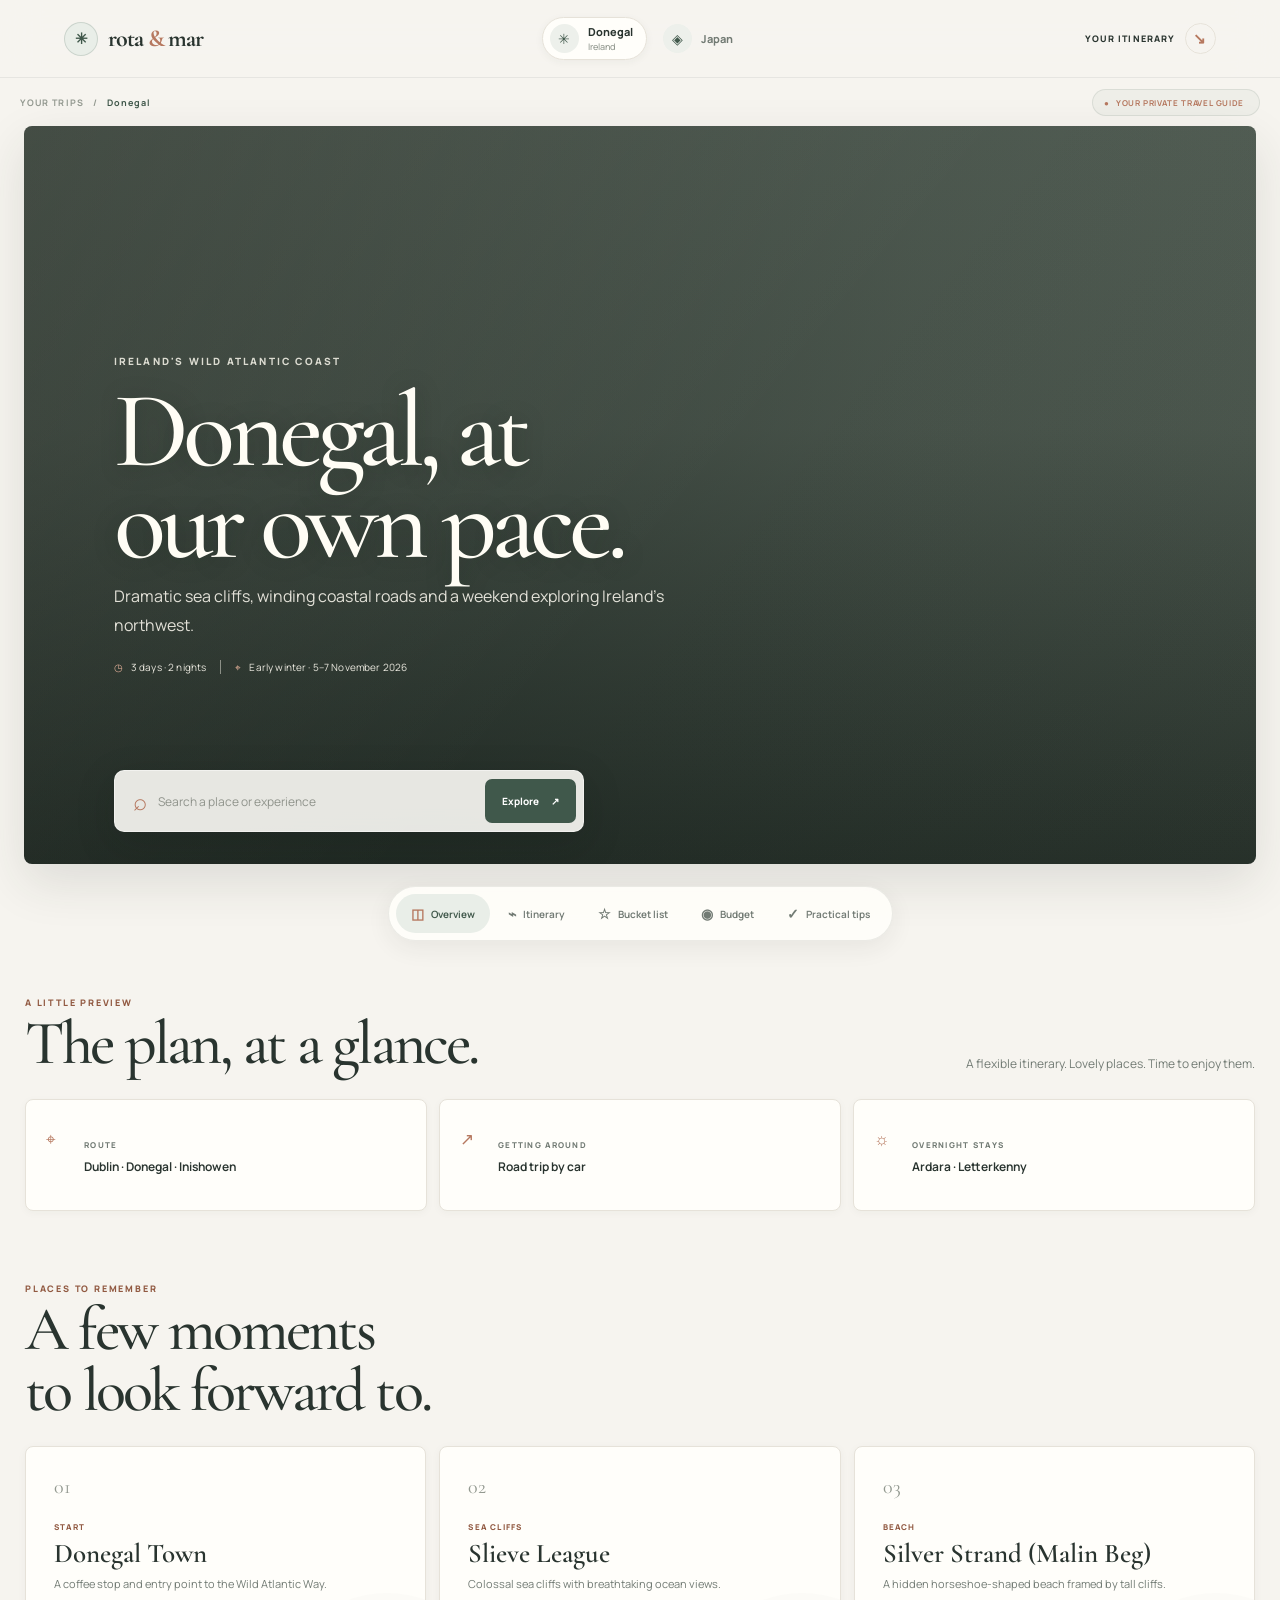
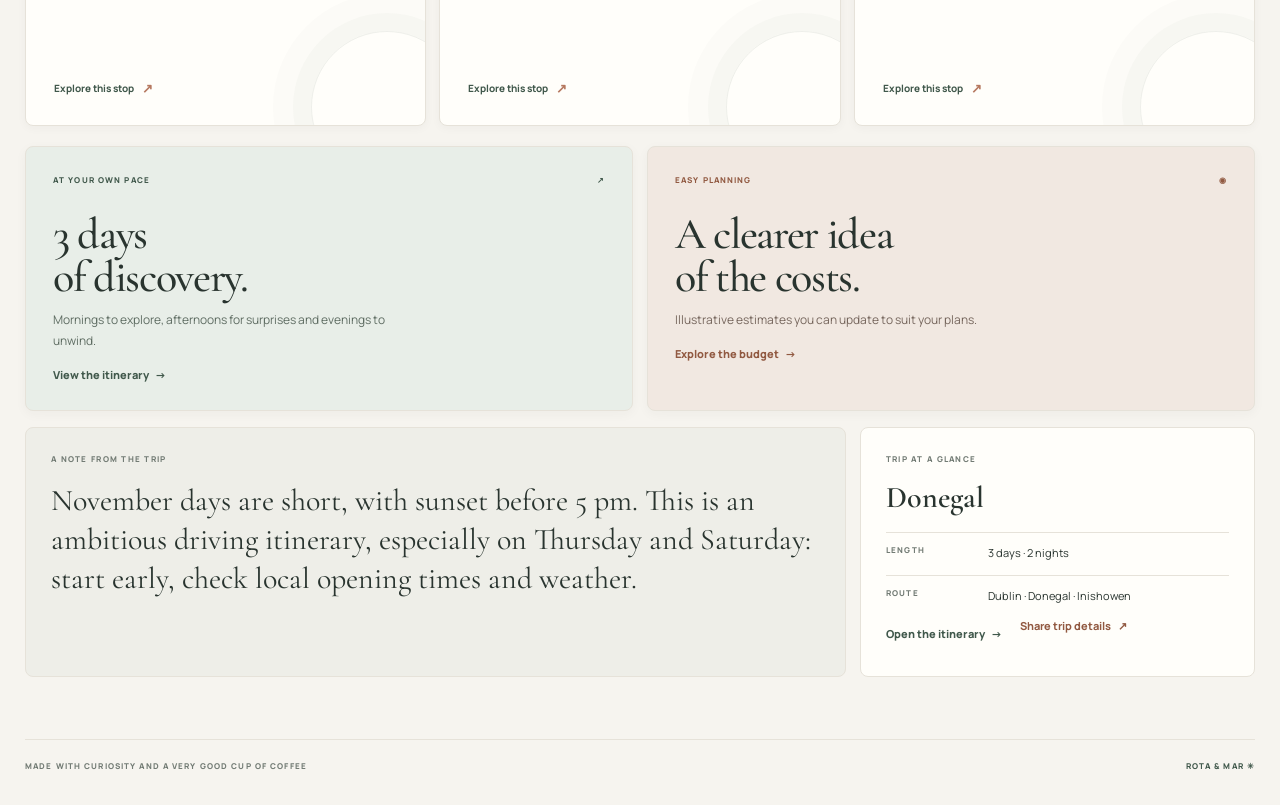
==== commit 0ed50a93: "Fix merge conflict markers in travel guide Remove the committed conflict markers that prevented GitH" ====
--- a/docs/index.html
+++ b/docs/index.html
@@ -1,72 +1,3 @@
-<<<<<<< HEAD
-<!doctype html>
-<html lang="pt-BR">
-  <head>
-    <meta charset="utf-8">
-    <meta name="viewport" content="width=device-width, initial-scale=1">
-    <meta name="theme-color" content="#f6f4ef">
-    <meta name="description" content="Seu guia visual de viagem para Donegal e Japão.">
-    <title>Rota & Mar — seu guia de viagem</title>
-    <link rel="preconnect" href="https://fonts.googleapis.com">
-    <link rel="preconnect" href="https://fonts.gstatic.com" crossorigin>
-    <link href="https://fonts.googleapis.com/css2?family=Cormorant+Garamond:wght@500;600;700&family=Manrope:wght@400;500;600;700;800&display=swap" rel="stylesheet">
-    <link rel="stylesheet" href="styles.css?v=itinerary-stacked-3">
-    <script src="data.js?v=donegal-budget-custom-cfd37dd" defer></script>
-    <script src="app.js?v=editorial-4" defer></script>
-  </head>
-  <body>
-    <div class="app-shell">
-      <header class="site-header" id="sidebar" aria-label="Navegação principal">
-        <a class="brand" id="brand-link" href="#" aria-label="Rota e Mar, início">
-          <span class="brand-mark" aria-hidden="true">✳</span>
-          <span>rota <span class="brand-amp">&</span> mar</span>
-        </a>
-        <nav id="destination-nav" class="destination-nav" aria-label="Escolha uma viagem"></nav>
-        <a class="header-cta" href="#page-content"><span id="header-cta-label">SEU ROTEIRO</span><span aria-hidden="true">↘</span></a>
-      </header>
-
-      <main class="main-content">
-        <header class="topbar">
-          <div class="breadcrumb"><span id="breadcrumb-label">SUAS VIAGENS</span><span aria-hidden="true">/</span><strong id="breadcrumb-destination"></strong></div>
-          <span class="private-badge"><span aria-hidden="true">●</span> <span id="private-badge-label">SEU GUIA PARTICULAR</span></span>
-        </header>
-
-        <nav id="mobile-destination-nav" class="mobile-destination-nav" aria-label="Escolha uma viagem"></nav>
-
-        <section id="trip-hero" class="trip-hero" aria-labelledby="trip-title">
-          <div class="hero-copy">
-            <span id="trip-region" class="eyebrow"></span>
-            <h1 id="trip-title"></h1>
-            <p id="trip-intro"></p>
-            <div class="hero-meta">
-              <span><span aria-hidden="true">◷</span> <span id="trip-duration"></span></span>
-              <span class="meta-divider" aria-hidden="true"></span>
-              <span><span aria-hidden="true">⌖</span> <span id="trip-season"></span></span>
-            </div>
-          </div>
-          <div class="hero-search-wrap">
-            <form id="guide-search" class="hero-search" role="search">
-              <label class="search-field" for="guide-search-input">
-                <span class="search-icon" aria-hidden="true">⌕</span>
-                <input id="guide-search-input" type="search" autocomplete="off" placeholder="Busque um lugar ou experiência" aria-label="Busque no roteiro">
-              </label>
-              <button id="guide-search-submit" type="submit">Explorar <span aria-hidden="true">↗</span></button>
-            </form>
-            <div id="search-results" class="search-results" aria-label="Resultados da busca" aria-live="polite" hidden></div>
-          </div>
-          <div class="hero-stamp" aria-hidden="true"><span id="stamp-label">PRÓXIMA</span><strong id="stamp-title">grande<br>aventura</strong><i>✳</i></div>
-        </section>
-
-        <nav id="section-nav" class="section-nav" aria-label="Seções da viagem"></nav>
-        <section id="page-content" class="page-content" aria-live="polite"></section>
-
-        <footer class="page-footer"><span id="page-footer-text">FEITO COM CURIOSIDADE E UMA BOA DOSE DE CAFÉ</span><span>ROTA & MAR <span aria-hidden="true">✳</span></span></footer>
-      </main>
-    </div>
-    <nav id="mobile-nav" class="mobile-nav" aria-label="Seções da viagem no celular"></nav>
-  </body>
-</html>
-=======
 <!doctype html>
 <html lang="pt-BR">
   <head>
@@ -134,4 +65,3 @@
     <nav id="mobile-nav" class="mobile-nav" aria-label="Seções da viagem no celular"></nav>
   </body>
 </html>
->>>>>>> 1bc8644826aaec60bd1f452fb73cfbb72ffd64f1
--- a/docs/styles.css
+++ b/docs/styles.css
@@ -1,4 +1,3 @@
-<<<<<<< HEAD
 :root {
   color-scheme: dark;
   --ink: #f4f4ee;
@@ -1059,1065 +1058,3 @@
 @media (prefers-reduced-motion: reduce) {
   .highlight-card, .overview-card, .feature-card, .search-highlight { transition: none !important; animation: none !important; }
 }
-=======
-:root {
-  color-scheme: dark;
-  --ink: #f4f4ee;
-  --muted: #a8b8b8;
-  --muted-soft: #778e91;
-  --teal: #70c0c1;
-  --teal-bright: #9cdddd;
-  --teal-deep: #103b42;
-  --terracotta: #dc8869;
-  --terracotta-deep: #a95e49;
-  --paper: #0a171b;
-  --surface: #102328;
-  --surface-raised: #152c31;
-  --surface-soft: rgba(18, 44, 49, .76);
-  --line: rgba(191, 222, 218, .13);
-  --serif: "Cormorant Garamond", Georgia, serif;
-  --sans: "Manrope", "DM Sans", Arial, sans-serif;
-  --ease: cubic-bezier(.2, .7, .2, 1);
-}
-
-* { box-sizing: border-box; }
-html { min-width: 320px; scroll-behavior: smooth; }
-body {
-  min-width: 320px;
-  margin: 0;
-  background:
-    radial-gradient(ellipse at 88% 4%, rgba(30, 101, 106, .16), transparent 34rem),
-    radial-gradient(ellipse at 8% 55%, rgba(18, 67, 73, .13), transparent 44rem),
-    var(--paper);
-  color: var(--ink);
-  font-family: var(--sans);
-  font-size: 14px;
-  -webkit-font-smoothing: antialiased;
-}
-
-button, input { color: inherit; font: inherit; }
-button { -webkit-tap-highlight-color: transparent; }
-button:focus-visible, input:focus-visible {
-  outline: 2px solid var(--terracotta);
-  outline-offset: 4px;
-}
-a { color: inherit; }
-.app-shell { min-height: 100vh; }
-.sidebar { display: none; }
-
-.main-content {
-  width: 100%;
-  min-width: 0;
-  padding: 0 18px 105px;
-}
-
-.topbar {
-  display: flex;
-  height: 62px;
-  justify-content: space-between;
-  align-items: center;
-  border-bottom: 1px solid var(--line);
-}
-
-.breadcrumb {
-  display: flex;
-  gap: 9px;
-  align-items: center;
-  color: var(--muted-soft);
-  font-size: 9px;
-  font-weight: 700;
-  letter-spacing: .16em;
-}
-
-.breadcrumb strong { color: var(--teal-bright); }
-.private-badge {
-  padding: 8px 10px;
-  border: 1px solid var(--line);
-  border-radius: 999px;
-  background: rgba(18, 44, 49, .5);
-  color: #ccdfdc;
-  font-size: 8px;
-  font-weight: 700;
-  letter-spacing: .1em;
-  white-space: nowrap;
-}
-
-.private-badge span { color: var(--terracotta); font-size: 8px; margin-right: 4px; }
-.mobile-destination-nav { display: flex; gap: 8px; padding: 12px 0 0; }
-.mobile-destination-nav .destination-link {
-  flex: 1;
-  justify-content: center;
-  gap: 7px;
-  padding: 7px 8px;
-  border: 1px solid var(--line);
-  background: rgba(16, 35, 40, .82);
-}
-
-.mobile-destination-nav .destination-link.is-active {
-  border-color: rgba(112, 192, 193, .52);
-  background: rgba(33, 91, 95, .42);
-}
-
-.mobile-destination-nav .destination-icon {
-  width: 27px;
-  height: 27px;
-  background: rgba(112, 192, 193, .12);
-  font-size: 15px;
-}
-
-.mobile-destination-nav .destination-name { flex: 0 1 auto; font-size: 10px; }
-.mobile-destination-nav .destination-name small { font-size: 8px; }
-.mobile-destination-nav .destination-arrow { display: none; }
-
-.trip-hero {
-  position: relative;
-  display: flex;
-  min-height: 390px;
-  align-items: flex-end;
-  overflow: hidden;
-  isolation: isolate;
-  margin: 17px 0 18px;
-  border: 1px solid rgba(197, 226, 221, .16);
-  border-radius: 20px;
-  background-color: #123c43;
-  background-image:
-    linear-gradient(0deg, rgba(5, 16, 19, .89) 0%, rgba(5, 16, 19, .57) 39%, rgba(5, 16, 19, .06) 100%),
-    linear-gradient(90deg, rgba(7, 24, 27, .58), rgba(7, 24, 27, .04) 80%),
-    var(--hero-image);
-  background-size: cover;
-  background-position: var(--hero-position, center);
-  box-shadow: 0 24px 80px rgba(0, 0, 0, .29);
-}
-
-.trip-hero::after {
-  position: absolute;
-  z-index: -1;
-  inset: 0;
-  background: linear-gradient(120deg, rgba(25, 104, 109, .2), transparent 48%, rgba(7, 20, 23, .16));
-  content: "";
-  pointer-events: none;
-}
-
-.hero-copy {
-  position: relative;
-  z-index: 1;
-  width: min(100%, 760px);
-  padding: 30px 21px 25px;
-}
-
-.eyebrow {
-  display: inline-block;
-  color: var(--terracotta);
-  font-size: 9px;
-  font-weight: 800;
-  letter-spacing: .19em;
-  line-height: 1.7;
-}
-
-.hero-copy .eyebrow { color: #b9e1dc; }
-.hero-copy h1 {
-  max-width: 680px;
-  margin: 12px 0 9px;
-  font-family: var(--serif);
-  font-size: clamp(42px, 10vw, 76px);
-  font-weight: 600;
-  letter-spacing: -.045em;
-  line-height: .91;
-  text-wrap: balance;
-  text-shadow: 0 3px 35px rgba(0, 0, 0, .36);
-}
-
-.hero-copy > p {
-  max-width: 510px;
-  margin: 0;
-  color: rgba(247, 250, 246, .84);
-  font-size: 12px;
-  line-height: 1.8;
-}
-
-.hero-meta {
-  display: flex;
-  flex-wrap: wrap;
-  gap: 11px;
-  align-items: center;
-  margin-top: 19px;
-  color: rgba(247, 250, 246, .92);
-  font-size: 10px;
-}
-
-.hero-meta > span:not(.meta-divider) { display: flex; gap: 7px; align-items: center; }
-.meta-divider { width: 1px; height: 14px; background: rgba(255, 255, 255, .4); }
-.hero-stamp { display: none; }
-.section-nav { display: none; }
-
-.mobile-nav {
-  position: fixed;
-  z-index: 5;
-  right: 0;
-  bottom: 0;
-  left: 0;
-  display: flex;
-  justify-content: space-around;
-  gap: 2px;
-  padding: 9px 5px calc(9px + env(safe-area-inset-bottom));
-  border-top: 1px solid rgba(183, 219, 215, .16);
-  background: rgba(8, 22, 26, .91);
-  box-shadow: 0 -12px 36px rgba(0, 0, 0, .27);
-  backdrop-filter: blur(18px);
-}
-
-.section-link {
-  display: flex;
-  min-width: 0;
-  flex: 1;
-  flex-direction: column;
-  align-items: center;
-  justify-content: center;
-  gap: 4px;
-  padding: 6px 1px;
-  border: 0;
-  border-radius: 9px;
-  background: transparent;
-  color: #819597;
-  font-size: 8px;
-  font-weight: 650;
-  white-space: nowrap;
-  cursor: pointer;
-  transition: color .2s var(--ease), background .2s var(--ease), transform .2s var(--ease);
-}
-
-.section-icon { font-size: 17px; line-height: 1; }
-.section-link.is-active { color: #e3f6f2; background: rgba(65, 143, 146, .13); }
-.section-link.is-active .section-icon { color: var(--terracotta); }
-.section-link:active { transform: scale(.96); }
-.page-content { min-height: 310px; }
-
-.section-heading {
-  display: flex;
-  flex-direction: column;
-  gap: 7px;
-  margin: 29px 0 18px;
-}
-
-.section-heading h2 {
-  margin: 4px 0 0;
-  font-family: var(--serif);
-  font-size: clamp(30px, 7vw, 43px);
-  font-weight: 600;
-  letter-spacing: -.035em;
-  line-height: 1;
-  text-wrap: balance;
-}
-
-.heading-aside {
-  margin: 0;
-  color: var(--muted);
-  font-size: 11px;
-  line-height: 1.7;
-}
-
-.overview-grid { display: grid; grid-template-columns: 1fr; gap: 9px; }
-.overview-card {
-  position: relative;
-  display: flex;
-  min-height: 82px;
-  flex-direction: column;
-  justify-content: center;
-  padding: 15px 16px 14px 53px;
-  border: 1px solid var(--line);
-  border-radius: 13px;
-  background: linear-gradient(135deg, rgba(22, 48, 52, .96), rgba(14, 34, 38, .87));
-  box-shadow: inset 0 1px rgba(255, 255, 255, .025), 0 12px 32px rgba(0, 0, 0, .1);
-}
-
-.overview-icon { position: absolute; top: 20px; left: 17px; color: var(--terracotta); font-size: 17px; }
-.card-label { display: block; color: #9aafb0; font-size: 8px; font-weight: 800; letter-spacing: .14em; }
-.overview-card strong { margin-top: 6px; color: #eef4ef; font-size: 12px; font-weight: 650; }
-.feature-grid { display: grid; gap: 11px; margin-top: 12px; }
-.feature-card { min-height: 207px; padding: 20px; border: 1px solid rgba(184, 221, 217, .13); border-radius: 15px; }
-.feature-itinerary { background: linear-gradient(140deg, #16444a, #102d33 85%); }
-.feature-budget { background: linear-gradient(140deg, #51372f, #2e2524 90%); }
-.feature-topline { display: flex; justify-content: space-between; color: #a4c9c5; font-size: 8px; font-weight: 800; letter-spacing: .14em; }
-.feature-budget .feature-topline { color: #e1ae91; }
-.feature-card h3 { margin: 22px 0 9px; font-family: var(--serif); font-size: clamp(28px, 7vw, 38px); font-weight: 600; line-height: .99; }
-.feature-card p { max-width: 340px; margin: 0; color: #b5c5c2; font-size: 11px; line-height: 1.75; }
-.feature-budget p { color: #d0bbb0; }
-.text-link {
-  margin: 16px 0 0;
-  padding: 0;
-  border: 0;
-  background: transparent;
-  color: #a6dfda;
-  font-size: 11px;
-  font-weight: 800;
-  cursor: pointer;
-  transition: color .2s var(--ease), transform .2s var(--ease);
-}
-
-.feature-budget .text-link { color: #efaa87; }
-.text-link span { margin-left: 4px; }
-.text-link:hover { color: #fff; transform: translateX(3px); }
-.tip-banner {
-  display: flex;
-  gap: 13px;
-  align-items: flex-start;
-  margin-top: 12px;
-  padding: 17px;
-  border: 1px solid var(--line);
-  border-radius: 13px;
-  background: rgba(18, 40, 44, .72);
-}
-
-.tip-spark { flex: 0 0 auto; color: var(--terracotta); font-size: 20px; }
-.tip-banner p { margin: 8px 0 0; color: #b4c4c0; font-size: 11px; line-height: 1.8; }
-
-.timeline { position: relative; margin: 26px 0 10px; }
-.timeline::before {
-  position: absolute;
-  top: 10px;
-  bottom: 28px;
-  left: 20px;
-  width: 1px;
-  background: linear-gradient(var(--teal), rgba(112, 192, 193, .08));
-  content: "";
-}
-
-.timeline-day { position: relative; display: grid; grid-template-columns: 42px minmax(0, 1fr); gap: 10px; margin: 0 0 13px; }
-.day-marker {
-  position: relative;
-  z-index: 1;
-  display: flex;
-  width: 41px;
-  height: 41px;
-  flex-direction: column;
-  align-items: center;
-  justify-content: center;
-  border: 1px solid rgba(112, 192, 193, .4);
-  border-radius: 50%;
-  background: #10272c;
-  color: #a6e0dc;
-  box-shadow: 0 0 0 5px var(--paper);
-}
-
-.day-marker span { font-size: 7px; font-weight: 800; letter-spacing: .12em; }
-.day-marker strong { margin-top: 1px; font-family: var(--serif); font-size: 17px; font-weight: 600; line-height: 1; }
-.day-content { min-width: 0; padding: 14px 13px 9px; border: 1px solid var(--line); border-radius: 13px; background: linear-gradient(145deg, rgba(20, 44, 49, .96), rgba(13, 31, 35, .94)); }
-.day-heading { display: flex; justify-content: space-between; gap: 8px; padding-bottom: 11px; border-bottom: 1px solid rgba(190, 220, 215, .1); }
-.day-heading h3 { margin: 0; font-family: var(--serif); font-size: 19px; font-weight: 600; line-height: 1.04; }
-.day-date { display: block; margin-top: 6px; color: #e19a78; font-size: 9px; font-weight: 750; }
-.day-place { display: inline-block; margin-top: 5px; color: #91a9aa; font-size: 9px; }
-.day-stay { display: inline-block; margin: 8px 0 4px; padding: 6px 9px; border: 1px solid rgba(112, 192, 193, .18); border-radius: 999px; background: rgba(54, 119, 120, .16); color: #a8d9d4; font-size: 9px; font-weight: 700; }
-.day-chevron { color: var(--terracotta); }
-.day-moments { display: grid; grid-template-columns: 1fr; gap: 4px; padding-top: 9px; }
-.moment { display: grid; grid-template-columns: 10px 1fr; gap: 8px; padding: 5px 0; }
-.moment-dot { width: 6px; height: 6px; margin-top: 4px; border: 1px solid #75b9b8; border-radius: 50%; }
-.moment-label { color: #9ed4d0; font-size: 8px; font-weight: 800; letter-spacing: .1em; }
-.moment p { margin: 3px 0 0; color: #b2c1be; font-size: 10px; line-height: 1.7; }
-.moment-list { display: grid; gap: 5px; margin: 4px 0 0; padding-left: 15px; color: #b2c1be; font-size: 10px; line-height: 1.65; }
-.disclaimer { margin: 15px 0 0; color: var(--muted-soft); font-size: 10px; line-height: 1.7; }
-
-.bucket-grid { display: grid; grid-template-columns: 1fr; gap: 10px; }
-.bucket-card {
-  position: relative;
-  display: flex;
-  min-height: 137px;
-  flex-direction: column;
-  align-items: flex-start;
-  padding: 17px 15px 15px 48px;
-  border: 1px solid var(--line);
-  border-radius: 13px;
-  background: linear-gradient(145deg, rgba(20, 45, 49, .96), rgba(13, 31, 35, .94));
-  cursor: pointer;
-  transition: border-color .2s var(--ease), background .2s var(--ease), transform .2s var(--ease), box-shadow .2s var(--ease);
-}
-
-.bucket-card:hover { transform: translateY(-2px); border-color: rgba(112, 192, 193, .36); box-shadow: 0 12px 28px rgba(0, 0, 0, .14); }
-.bucket-card.is-checked { border-color: rgba(112, 192, 193, .32); background: linear-gradient(145deg, rgba(23, 58, 60, .96), rgba(14, 39, 40, .94)); }
-.bucket-check, .essential-item input { position: absolute; width: 1px; height: 1px; opacity: 0; }
-.bucket-check:focus-visible + .check-visual, .essential-item input:focus-visible + .check-visual { outline: 2px solid var(--terracotta); outline-offset: 4px; }
-.check-visual { position: absolute; top: 17px; left: 15px; display: grid; width: 20px; height: 20px; place-items: center; border: 1px solid rgba(169, 198, 195, .32); border-radius: 50%; color: transparent; font-size: 11px; transition: background .2s, border-color .2s, color .2s; }
-.bucket-check:checked + .check-visual, .essential-item input:checked + .check-visual { border-color: var(--teal); background: var(--teal); color: #092024; }
-.bucket-tag { margin-bottom: 9px; color: var(--terracotta); font-size: 8px; font-weight: 800; letter-spacing: .15em; }
-.bucket-card strong { font-family: var(--serif); font-size: 19px; font-weight: 600; }
-.bucket-detail { margin-top: 6px; color: #a9b9b7; font-size: 10px; line-height: 1.65; }
-.estimate-badge { align-self: flex-start; padding: 7px 9px; border: 1px solid rgba(220, 136, 105, .27); border-radius: 999px; background: rgba(169, 94, 73, .15); color: #e8a689; font-size: 8px; font-weight: 800; letter-spacing: .1em; }
-
-.budget-total {
-  display: flex;
-  justify-content: space-between;
-  align-items: center;
-  padding: 21px;
-  border: 1px solid rgba(143, 205, 201, .24);
-  border-radius: 15px;
-  background:
-    radial-gradient(circle at 91% 5%, rgba(129, 207, 200, .18), transparent 43%),
-    linear-gradient(120deg, #123d43, #17545a);
-  color: white;
-  box-shadow: 0 16px 36px rgba(2, 21, 24, .22);
-}
-
-.budget-total .card-label { color: #b8dcda; }
-.budget-total strong { display: block; margin-top: 8px; font-family: var(--serif); font-size: clamp(30px, 8vw, 43px); font-weight: 600; letter-spacing: -.04em; }
-.total-note { display: block; margin-top: 5px; color: #c6dedb; font-size: 10px; }
-.budget-coin { display: grid; width: 50px; height: 50px; flex: 0 0 auto; place-items: center; border: 1px solid rgba(255,255,255,.32); border-radius: 50%; color: #f0b091; font-family: var(--serif); font-size: 24px; }
-.budget-list { margin-top: 10px; padding: 4px 15px; border: 1px solid var(--line); border-radius: 13px; background: rgba(16, 37, 41, .9); }
-.budget-row { padding: 14px 0; border-bottom: 1px solid rgba(190, 220, 215, .1); }
-.budget-row:last-child { border-bottom: 0; }
-.budget-row-heading { display: flex; justify-content: space-between; gap: 12px; }
-.budget-row-heading div { display: flex; flex-direction: column; gap: 4px; }
-.budget-row-heading strong { font-size: 11px; font-weight: 700; }
-.budget-row-heading span { color: #91a8a9; font-size: 9px; }
-.budget-row-heading > strong { white-space: nowrap; color: #d8ece9; }
-.budget-track { height: 4px; margin-top: 10px; overflow: hidden; border-radius: 4px; background: rgba(156, 198, 194, .12); }
-.budget-track span { display: block; height: 100%; border-radius: inherit; background: linear-gradient(90deg, var(--teal), var(--terracotta)); }
-
-.essentials-layout { display: grid; gap: 12px; }
-.essentials-list { overflow: hidden; border: 1px solid var(--line); border-radius: 13px; background: rgba(16, 37, 41, .9); }
-.essential-item { position: relative; display: flex; min-height: 67px; gap: 12px; align-items: flex-start; padding: 15px 13px 13px 45px; border-bottom: 1px solid rgba(190, 220, 215, .1); cursor: pointer; transition: background .18s; }
-.essential-item:hover { background: rgba(47, 96, 98, .12); }
-.essential-item:last-child { border-bottom: 0; }
-.essential-item .check-visual { top: 16px; left: 14px; }
-.essential-item strong { display: block; font-size: 11px; font-weight: 700; }
-.essential-item small { display: block; margin-top: 4px; color: #9fb2b1; font-size: 9px; line-height: 1.65; }
-.essential-item.is-checked strong { color: #91aaa8; text-decoration: line-through; }
-.culture-card { padding: 20px; border: 1px solid rgba(220, 136, 105, .19); border-radius: 14px; background: linear-gradient(145deg, rgba(79, 51, 43, .55), rgba(42, 35, 33, .75)); }
-.culture-icon { display: block; margin-bottom: 15px; color: var(--terracotta); font-size: 21px; }
-.culture-card .card-label { color: #e5ad91; }
-.culture-card p { margin: 10px 0 0; color: #d2bfB4; font-family: var(--serif); font-size: 18px; line-height: 1.55; }
-
-.page-footer {
-  display: flex;
-  justify-content: space-between;
-  gap: 10px;
-  margin-top: 32px;
-  padding-top: 14px;
-  border-top: 1px solid var(--line);
-  color: #718588;
-  font-size: 7px;
-  font-weight: 800;
-  letter-spacing: .12em;
-}
-
-.page-footer span:last-child { color: #afd7d2; white-space: nowrap; }
-
-@media (min-width: 600px) {
-  .main-content { padding: 0 32px 44px; }
-  .topbar { height: 70px; }
-  .trip-hero { min-height: 440px; margin-top: 23px; }
-  .hero-copy { width: calc(100% - 150px); padding: 44px 36px 38px; }
-  .hero-copy h1 { font-size: clamp(58px, 7vw, 82px); }
-  .hero-copy > p { font-size: 13px; }
-  .hero-stamp {
-    position: absolute;
-    right: 28px;
-    bottom: 25px;
-    display: flex;
-    width: 112px;
-    height: 112px;
-    flex-direction: column;
-    align-items: center;
-    justify-content: center;
-    border: 1px solid rgba(241, 249, 244, .56);
-    border-radius: 50%;
-    background: rgba(11, 39, 43, .3);
-    color: white;
-    transform: rotate(7deg);
-    backdrop-filter: blur(8px);
-  }
-  .hero-stamp span { font-size: 7px; font-weight: 800; letter-spacing: .17em; }
-  .hero-stamp strong { margin-top: 5px; font-family: var(--serif); font-size: 19px; font-weight: 600; line-height: 1; text-align: center; }
-  .hero-stamp i { position: absolute; top: 13px; right: 15px; color: var(--terracotta); font-size: 12px; font-style: normal; }
-  .section-nav { display: flex; gap: 6px; overflow-x: auto; border-bottom: 1px solid var(--line); scrollbar-width: thin; }
-  .section-nav .section-link { flex: 0 0 auto; flex-direction: row; gap: 8px; padding: 13px 13px 12px; border-radius: 10px 10px 0 0; font-size: 10px; }
-  .section-nav .section-icon { font-size: 14px; }
-  .section-nav .section-link.is-active { border-bottom: 2px solid var(--terracotta); }
-  .mobile-nav { display: none; }
-  .section-heading { flex-direction: row; justify-content: space-between; align-items: flex-end; margin: 38px 0 20px; }
-  .section-heading h2 { font-size: 39px; }
-  .heading-aside { max-width: 260px; text-align: right; }
-  .overview-grid { grid-template-columns: repeat(3, minmax(0, 1fr)); gap: 11px; }
-  .overview-grid--4 { grid-template-columns: repeat(2, minmax(0, 1fr)); }
-  .overview-card { padding-left: 45px; }
-  .overview-icon { left: 13px; }
-  .feature-grid { grid-template-columns: 1fr 1fr; gap: 13px; margin-top: 14px; }
-  .feature-card { min-height: 230px; padding: 24px; }
-  .tip-banner { padding: 21px 23px; }
-  .bucket-grid { grid-template-columns: repeat(2, minmax(0, 1fr)); }
-  .day-content { padding: 17px 19px 12px; }
-  .moment p, .moment-list { font-size: 11px; }
-  .budget-total { padding: 25px 29px; }
-  .budget-list { padding-right: 23px; padding-left: 23px; }
-  .essentials-layout { grid-template-columns: 1.25fr .75fr; }
-  .culture-card { padding: 25px; }
-}
-
-@media (max-width: 767px) {
-  .hero-copy { width: 100%; }
-  .hero-stamp { display: none; }
-}
-
-@media (min-width: 1024px) {
-  .app-shell {
-    display: grid;
-    grid-template-columns: 248px minmax(0, 1fr);
-    max-width: 1680px;
-    min-height: 100vh;
-    margin: 0 auto;
-  }
-
-  .sidebar {
-    position: sticky;
-    top: 0;
-    display: flex;
-    height: 100vh;
-    flex-direction: column;
-    padding: 30px 20px 22px;
-    border-right: 1px solid var(--line);
-    background: linear-gradient(180deg, rgba(14, 34, 38, .98), rgba(8, 22, 25, .98));
-  }
-
-  .mobile-destination-nav { display: none; }
-  .brand { display: flex; gap: 10px; align-items: center; color: #eaf2ed; font-family: var(--serif); font-size: 21px; font-weight: 700; text-decoration: none; letter-spacing: -.035em; }
-  .brand-mark { display: grid; width: 31px; height: 31px; place-items: center; border: 1px solid rgba(112, 192, 193, .32); border-radius: 50%; background: rgba(49, 109, 111, .22); color: var(--teal-bright); font-family: var(--sans); font-size: 17px; }
-  .brand-amp { color: var(--terracotta); }
-  .nav-label { margin: 56px 0 12px 9px; color: #6f888a; font-size: 8px; font-weight: 800; letter-spacing: .17em; }
-  .destination-nav { display: grid; gap: 7px; }
-  .destination-link { display: flex; width: 100%; align-items: center; gap: 11px; padding: 10px 9px; border: 1px solid transparent; border-radius: 11px; background: transparent; color: #d7e4df; text-align: left; cursor: pointer; transition: background .2s var(--ease), border-color .2s var(--ease), transform .2s var(--ease); }
-  .destination-link:hover { transform: translateX(2px); background: rgba(84, 149, 150, .1); }
-  .destination-link.is-active { border-color: rgba(112, 192, 193, .16); background: rgba(49, 109, 111, .2); }
-  .destination-icon { display: grid; width: 35px; height: 35px; flex: 0 0 auto; place-items: center; border: 1px solid rgba(192, 225, 218, .12); border-radius: 50%; background: rgba(232, 246, 239, .045); color: var(--teal-bright); font-size: 17px; }
-  .destination-name { display: flex; flex: 1; flex-direction: column; gap: 3px; font-size: 11px; font-weight: 750; }
-  .destination-name small { color: #81999a; font-size: 9px; font-weight: 500; }
-  .destination-arrow { color: var(--terracotta); font-size: 13px; opacity: 0; transition: opacity .2s; }
-  .destination-link.is-active .destination-arrow { opacity: 1; }
-  .sidebar-note { margin-top: auto; padding: 16px 14px; border: 1px solid var(--line); border-radius: 13px; background: rgba(255, 255, 255, .025); }
-  .note-icon { color: var(--terracotta); font-size: 18px; }
-  .sidebar-note p { margin: 7px 0 12px; color: #b6c6c1; font-family: var(--serif); font-size: 16px; line-height: 1.42; }
-  .note-credit { color: #71888a; font-size: 7px; font-weight: 800; letter-spacing: .13em; }
-  .sidebar-footer { margin-top: 16px; color: #71888a; font-size: 7px; font-weight: 800; letter-spacing: .12em; }
-  .sidebar-footer span { color: var(--terracotta); }
-  .main-content { max-width: 1390px; padding: 0 42px 34px; }
-  .topbar { height: 76px; }
-  .trip-hero { min-height: 490px; margin: 30px 0 20px; border-radius: 22px; }
-  .hero-copy { padding: 48px 48px 42px; }
-  .hero-copy h1 { max-width: 760px; font-size: clamp(68px, 6vw, 92px); }
-  .hero-copy > p { font-size: 14px; }
-  .hero-stamp { right: 37px; bottom: 35px; width: 126px; height: 126px; }
-  .hero-stamp strong { font-size: 21px; }
-  .section-nav .section-link { padding: 15px 17px 13px; font-size: 11px; }
-  .section-heading { margin-top: 42px; }
-  .section-heading h2 { font-size: 44px; }
-  .heading-aside { max-width: 310px; font-size: 12px; }
-  .overview-grid--4 { grid-template-columns: repeat(4, minmax(0, 1fr)); }
-  .overview-card { min-height: 93px; padding-left: 49px; }
-  .overview-icon { top: 22px; left: 16px; }
-  .overview-card strong { font-size: 13px; }
-  .feature-card { min-height: 250px; padding: 27px; }
-  .feature-card h3 { margin-top: 28px; font-size: 41px; }
-  .feature-card p { font-size: 12px; }
-  .timeline { margin-top: 31px; }
-  .timeline-day { grid-template-columns: 52px minmax(0, 1fr); gap: 17px; margin-bottom: 16px; }
-  .timeline::before { left: 24px; }
-  .day-marker { width: 49px; height: 49px; }
-  .day-content { padding: 20px 24px 14px; }
-  .day-heading h3 { font-size: 23px; }
-  .day-moments { gap: 8px; padding-top: 14px; }
-  .moment { align-content: start; }
-  .moment p, .moment-list { font-size: 12px; }
-  .bucket-grid { grid-template-columns: repeat(3, minmax(0, 1fr)); gap: 13px; }
-  .bucket-card { min-height: 158px; padding: 19px 16px 16px 48px; }
-  .budget-total { padding: 30px 34px; }
-  .budget-total strong { font-size: 49px; }
-  .budget-row { padding: 17px 0; }
-  .budget-row-heading strong { font-size: 12px; }
-  .budget-row-heading span { font-size: 10px; }
-  .essential-item { padding-top: 17px; padding-bottom: 15px; }
-  .essential-item strong { font-size: 12px; }
-  .essential-item small { font-size: 10px; }
-  .culture-card p { font-size: 20px; }
-  .page-footer { margin-top: 40px; }
-}
-
-@media (min-width: 1440px) {
-  .app-shell { grid-template-columns: 268px minmax(0, 1fr); }
-  .sidebar { padding-right: 23px; padding-left: 23px; }
-  .main-content { padding-right: 56px; padding-left: 56px; }
-  .trip-hero { min-height: 540px; }
-  .hero-copy { padding: 54px 56px 48px; }
-}
-
-@media (max-width: 380px) {
-  .main-content { padding-right: 13px; padding-left: 13px; }
-  .mobile-destination-nav .destination-link { gap: 5px; padding-right: 5px; padding-left: 5px; }
-  .mobile-destination-nav .destination-name { font-size: 9px; }
-  .private-badge { padding: 7px 8px; font-size: 7px; }
-  .section-link { font-size: 7px; }
-  .hero-copy h1 { font-size: 39px; }
-  .hero-meta { font-size: 9px; }
-}
-
-@media (prefers-reduced-motion: reduce) {
-  *, *::before, *::after {
-    scroll-behavior: auto !important;
-    transition-duration: .01ms !important;
-    animation-duration: .01ms !important;
-    animation-iteration-count: 1 !important;
-  }
-}
-
-/* Editorial travel guide */
-:root {
-  color-scheme: light;
-  --ink: #29342f;
-  --muted: #727b74;
-  --muted-soft: #92988f;
-  --teal: #708477;
-  --teal-bright: #526b5d;
-  --teal-deep: #40584b;
-  --terracotta: #b6785f;
-  --terracotta-deep: #915941;
-  --paper: #f6f4ef;
-  --surface: #fffefa;
-  --surface-raised: #ffffff;
-  --surface-soft: rgba(255, 254, 250, .9);
-  --line: #e6e2d9;
-  --ease: cubic-bezier(.2, .7, .2, 1);
-}
-
-html { min-width: 0; background: var(--paper); color-scheme: light; }
-body {
-  min-width: 0;
-  background: var(--paper);
-  color: var(--ink);
-  font-size: 14px;
-}
-
-.app-shell {
-  display: block;
-  width: 100%;
-  max-width: none;
-  min-height: 100vh;
-  margin: 0;
-}
-
-.site-header {
-  position: sticky;
-  z-index: 20;
-  top: 0;
-  display: flex;
-  min-height: 78px;
-  align-items: center;
-  justify-content: space-between;
-  gap: 20px;
-  padding: 12px clamp(18px, 5vw, 76px);
-  border-bottom: 1px solid rgba(52, 67, 58, .08);
-  background: rgba(246, 244, 239, .88);
-  backdrop-filter: blur(20px);
-}
-
-.brand {
-  display: inline-flex;
-  flex: 0 0 auto;
-  align-items: center;
-  gap: 10px;
-  color: var(--ink);
-  font-family: var(--serif);
-  font-size: 24px;
-  font-weight: 700;
-  letter-spacing: -.045em;
-  text-decoration: none;
-}
-
-.brand-mark {
-  display: grid;
-  width: 34px;
-  height: 34px;
-  place-items: center;
-  border: 1px solid rgba(112, 132, 119, .25);
-  border-radius: 50%;
-  background: #e9eee8;
-  color: var(--teal-deep);
-  font-family: var(--sans);
-  font-size: 15px;
-}
-
-.brand-amp { color: var(--terracotta); }
-.destination-nav { display: flex; justify-content: center; gap: 8px; }
-
-.destination-link {
-  display: inline-flex;
-  min-height: 43px;
-  align-items: center;
-  gap: 9px;
-  padding: 5px 13px 5px 7px;
-  border: 1px solid transparent;
-  border-radius: 999px;
-  background: transparent;
-  color: var(--muted);
-  text-align: left;
-  cursor: pointer;
-  transition: background .25s var(--ease), border-color .25s var(--ease), color .25s var(--ease), transform .25s var(--ease);
-}
-
-.destination-link:hover { transform: translateY(-1px); background: #fffefa; color: var(--ink); }
-.destination-link.is-active { border-color: var(--line); background: #fffefa; color: var(--ink); box-shadow: 0 2px 8px rgba(42, 51, 45, .05); }
-.destination-icon { display: grid; width: 29px; height: 29px; flex: 0 0 auto; place-items: center; border: 0; border-radius: 50%; background: #edf0eb; color: var(--teal-deep); font-size: 14px; }
-.destination-name { display: flex; flex-direction: column; gap: 1px; font-size: 11px; font-weight: 750; }
-.destination-name small { color: var(--muted-soft); font-size: 9px; font-weight: 500; }
-.destination-arrow { display: none; }
-.header-cta { display: inline-flex; flex: 0 0 auto; align-items: center; gap: 10px; color: var(--ink); font-size: 9px; font-weight: 800; letter-spacing: .12em; text-decoration: none; }
-.header-cta span:last-child { display: grid; width: 31px; height: 31px; place-items: center; border: 1px solid var(--line); border-radius: 50%; color: var(--terracotta); font-size: 15px; transition: transform .25s var(--ease); }
-.header-cta:hover span:last-child { transform: translate(2px, 2px); }
-.mobile-destination-nav { display: none !important; }
-
-.main-content { width: 100%; max-width: none; min-width: 0; padding: 0 0 34px; }
-.topbar { width: min(calc(100% - 40px), 1390px); height: 48px; margin: 0 auto; border: 0; }
-.breadcrumb { color: var(--muted-soft); font-size: 9px; letter-spacing: .12em; }
-.breadcrumb strong { color: var(--teal-deep); }
-.private-badge { padding: 7px 11px; border-color: rgba(112, 132, 119, .16); background: #eeeee8; color: var(--muted); font-size: 8px; letter-spacing: .08em; }
-.private-badge span { color: var(--terracotta); }
-
-.trip-hero {
-  min-height: clamp(590px, 82svh, 850px);
-  align-items: flex-end;
-  margin: 0 16px;
-  border: 0;
-  border-radius: 8px;
-  background-color: #5a665c;
-  background-image:
-    linear-gradient(90deg, rgba(17, 26, 21, .5) 0%, rgba(17, 26, 21, .16) 72%, rgba(17, 26, 21, .08) 100%),
-    linear-gradient(0deg, rgba(17, 26, 21, .68) 0%, rgba(17, 26, 21, .12) 59%, rgba(17, 26, 21, .04) 100%),
-    var(--hero-image);
-  box-shadow: 0 18px 50px rgba(45, 48, 39, .12);
-}
-
-.trip-hero::after { background: linear-gradient(130deg, rgba(255, 244, 226, .08), transparent 54%, rgba(40, 48, 40, .1)); }
-.trip-hero::after { border-radius: inherit; }
-.trip-hero.search-open { z-index: 11; overflow: visible; }
-.hero-copy { width: min(100%, 1050px); padding: 56px clamp(24px, 7vw, 104px) 190px; color: #fffdf5; }
-.hero-copy .eyebrow { color: rgba(255, 252, 242, .82); font-size: 10px; letter-spacing: .22em; }
-.hero-copy h1 { max-width: 900px; margin: 15px 0 13px; color: #fffdf5; font-size: clamp(58px, 8.4vw, 116px); font-weight: 500; letter-spacing: -.055em; line-height: .86; text-shadow: 0 2px 25px rgba(17, 26, 21, .25); }
-.hero-copy > p { max-width: 570px; color: rgba(255, 252, 242, .86); font-size: clamp(13px, 1.3vw, 16px); line-height: 1.8; }
-.hero-meta { gap: 14px; margin-top: 20px; color: rgba(255, 252, 242, .9); font-size: 10px; letter-spacing: .015em; }
-.hero-meta > span:not(.meta-divider) { gap: 8px; }
-.hero-meta > span:not(.meta-divider) > span:first-child { color: #e4b19a; }
-.meta-divider { background: rgba(255, 252, 242, .45); }
-.hero-stamp { display: none !important; }
-
-.hero-search-wrap {
-  position: absolute;
-  z-index: 3;
-  bottom: 32px;
-  left: clamp(24px, 7vw, 104px);
-  width: min(470px, calc(100% - 48px));
-}
-
-.hero-search {
-  display: flex;
-  min-height: 62px;
-  align-items: center;
-  gap: 8px;
-  padding: 7px;
-  border: 1px solid rgba(255, 255, 255, .45);
-  border-radius: 10px;
-  background: rgba(255, 254, 250, .89);
-  box-shadow: 0 12px 38px rgba(14, 20, 16, .18);
-  backdrop-filter: blur(18px);
-}
-
-.search-field { display: flex; min-width: 0; flex: 1; align-items: center; gap: 11px; padding: 0 11px; color: var(--muted); }
-.search-icon { color: var(--terracotta); font-size: 24px; line-height: 1; }
-.search-field input { width: 100%; min-width: 0; padding: 10px 0; border: 0; outline: 0; background: transparent; color: var(--ink); font-size: 12px; }
-.search-field input::placeholder { color: #90948c; opacity: 1; }
-.hero-search button { display: inline-flex; min-height: 44px; flex: 0 0 auto; align-items: center; gap: 12px; padding: 0 17px; border: 0; border-radius: 7px; background: var(--teal-deep); color: white; font-size: 10px; font-weight: 750; cursor: pointer; transition: background .25s var(--ease), transform .25s var(--ease); }
-.hero-search button:hover { transform: translateY(-1px); background: #334c3e; }
-.search-results { position: absolute; top: calc(100% + 9px); right: 0; left: 0; max-height: 330px; overflow: auto; padding: 6px; border: 1px solid rgba(255, 255, 255, .55); border-radius: 10px; background: rgba(255, 254, 250, .96); box-shadow: 0 15px 38px rgba(14, 20, 16, .2); backdrop-filter: blur(18px); }
-.search-results[hidden] { display: none; }
-.search-result { display: flex; width: 100%; justify-content: space-between; gap: 18px; padding: 12px; border: 0; border-radius: 6px; background: transparent; color: var(--ink); text-align: left; cursor: pointer; }
-.search-result:hover, .search-result:focus-visible { background: #f0eee7; }
-.search-result > span:first-child { display: grid; gap: 4px; }
-.search-result strong { font-size: 12px; font-weight: 700; }
-.search-result small { color: var(--muted); font-size: 10px; }
-.search-result > span:last-child { align-self: center; color: var(--terracotta); }
-.search-empty { margin: 0; padding: 12px; color: var(--muted); font-size: 12px; }
-
-.section-nav {
-  position: sticky;
-  z-index: 10;
-  top: 88px;
-  display: flex;
-  width: max-content;
-  max-width: calc(100% - 32px);
-  justify-content: center;
-  gap: 3px;
-  overflow-x: auto;
-  margin: 22px auto 0;
-  padding: 7px;
-  border: 1px solid rgba(58, 73, 62, .1);
-  border-radius: 999px;
-  background: rgba(255, 254, 250, .9);
-  box-shadow: 0 7px 24px rgba(39, 45, 38, .07);
-  backdrop-filter: blur(18px);
-  scrollbar-width: none;
-}
-
-.section-nav::-webkit-scrollbar { display: none; }
-.section-nav .section-link, .section-nav .section-link.is-active {
-  display: inline-flex;
-  min-height: 39px;
-  flex: 0 0 auto;
-  flex-direction: row;
-  justify-content: center;
-  gap: 7px;
-  padding: 0 15px;
-  border: 0;
-  border-radius: 999px;
-  background: transparent;
-  color: var(--muted);
-  font-size: 10px;
-}
-
-.section-nav .section-link:hover { background: #f1efe9; color: var(--ink); }
-.section-nav .section-link.is-active { background: #e9eee8; color: var(--teal-deep); }
-.section-nav .section-link.is-active .section-icon { color: var(--terracotta); }
-.section-nav .section-icon { font-size: 14px; }
-.mobile-nav { display: none; }
-.page-content { width: min(calc(100% - 40px), 1230px); min-height: 310px; margin: 0 auto; }
-.section-heading { scroll-margin-top: 145px; }
-
-.eyebrow { color: var(--terracotta-deep); font-size: 9px; letter-spacing: .2em; }
-.section-heading { gap: 14px; margin: 50px 0 24px; }
-.section-heading h2 { max-width: 740px; color: var(--ink); font-size: clamp(36px, 5.2vw, 62px); font-weight: 500; letter-spacing: -.045em; line-height: .98; }
-.heading-aside { max-width: 340px; color: var(--muted); font-size: 12px; line-height: 1.8; }
-
-.overview-grid { grid-template-columns: repeat(2, minmax(0, 1fr)); gap: 12px; }
-.overview-card {
-  min-height: 112px;
-  padding: 23px 18px 19px 58px;
-  border: 1px solid var(--line);
-  border-radius: 8px;
-  background: var(--surface);
-  box-shadow: 0 2px 9px rgba(40, 46, 39, .035);
-  transition: transform .3s var(--ease), box-shadow .3s var(--ease);
-}
-
-.overview-card:hover { transform: translateY(-3px); box-shadow: 0 12px 28px rgba(40, 46, 39, .08); }
-.overview-icon { top: 27px; left: 20px; color: var(--terracotta); font-size: 17px; }
-.card-label { color: var(--muted); font-size: 8px; letter-spacing: .16em; }
-.overview-card strong { margin-top: 8px; color: var(--ink); font-size: 12px; font-weight: 650; line-height: 1.5; }
-
-.highlights-section .section-heading { margin-top: 66px; }
-.highlights-grid { display: grid; grid-template-columns: 1fr; gap: 13px; }
-.highlight-card {
-  position: relative;
-  display: flex;
-  min-height: 240px;
-  flex-direction: column;
-  align-items: flex-start;
-  padding: 25px 24px 21px;
-  overflow: hidden;
-  border: 1px solid var(--line);
-  border-radius: 8px;
-  background: var(--surface);
-  color: var(--ink);
-  text-align: left;
-  cursor: pointer;
-  box-shadow: 0 2px 10px rgba(40, 46, 39, .04);
-  transition: transform .3s var(--ease), box-shadow .3s var(--ease), border-color .3s var(--ease);
-}
-
-.highlight-card::after { position: absolute; right: -38px; bottom: -58px; width: 150px; height: 150px; border: 1px solid rgba(112, 132, 119, .12); border-radius: 50%; content: ""; box-shadow: 0 0 0 18px rgba(112, 132, 119, .035), 0 0 0 38px rgba(112, 132, 119, .025); pointer-events: none; }
-.highlight-card:hover { transform: translateY(-4px); border-color: rgba(112, 132, 119, .32); box-shadow: 0 15px 32px rgba(40, 46, 39, .09); }
-.highlight-number { margin-bottom: 22px; color: var(--muted-soft); font-family: var(--serif); font-size: 20px; }
-.highlight-card .bucket-tag { margin: 0 0 8px; color: var(--terracotta-deep); }
-.highlight-card > strong { max-width: 280px; font-family: var(--serif); font-size: 27px; font-weight: 600; line-height: 1.02; }
-.highlight-card .bucket-detail { max-width: 350px; margin-top: 8px; color: var(--muted); font-size: 11px; line-height: 1.7; }
-.highlight-link { display: flex; gap: 8px; align-items: center; margin-top: auto; padding-top: 18px; color: var(--teal-deep); font-size: 10px; font-weight: 750; }
-.highlight-link span { color: var(--terracotta); font-size: 13px; }
-
-.feature-grid { gap: 14px; margin-top: 20px; }
-.feature-card { min-height: 235px; padding: 27px; border: 1px solid var(--line); border-radius: 8px; box-shadow: 0 3px 12px rgba(40, 46, 39, .04); transition: transform .3s var(--ease), box-shadow .3s var(--ease); }
-.feature-card:hover { transform: translateY(-3px); box-shadow: 0 12px 28px rgba(40, 46, 39, .08); }
-.feature-itinerary { background: #e8eee8; }
-.feature-budget { background: #f1e8e1; }
-.feature-topline, .feature-budget .feature-topline { color: var(--teal-deep); }
-.feature-budget .feature-topline { color: var(--terracotta-deep); }
-.feature-card h3 { color: var(--ink); font-size: clamp(30px, 4vw, 44px); font-weight: 500; letter-spacing: -.03em; }
-.feature-card p { color: #5f6d63; font-size: 12px; }
-.feature-budget p { color: #76665d; }
-.text-link { color: var(--teal-deep); font-size: 11px; }
-.feature-budget .text-link { color: var(--terracotta-deep); }
-.text-link:hover { color: var(--terracotta-deep); }
-
-.editorial-grid { display: grid; gap: 14px; margin-top: 16px; }
-.travel-note, .trip-facts { min-width: 0; padding: 25px; border: 1px solid var(--line); border-radius: 8px; background: var(--surface); }
-.travel-note { background: #eeeee8; }
-.travel-note blockquote { margin: 17px 0 0; color: var(--ink); font-family: var(--serif); font-size: clamp(21px, 3vw, 30px); line-height: 1.3; }
-.trip-facts > strong { display: block; margin-top: 15px; font-family: var(--serif); font-size: 30px; font-weight: 600; }
-.trip-facts dl { display: grid; gap: 13px; margin: 16px 0 0; }
-.trip-facts dl div { display: grid; grid-template-columns: 92px 1fr; gap: 10px; padding-top: 11px; border-top: 1px solid var(--line); }
-.trip-facts dt { color: var(--muted); font-size: 8px; font-weight: 800; letter-spacing: .15em; }
-.trip-facts dd { margin: 0; color: var(--ink); font-size: 11px; line-height: 1.6; }
-.trip-facts-actions { display: flex; flex-wrap: wrap; gap: 6px 18px; align-items: center; margin-top: 6px; }
-.share-trip { display: inline-flex; align-items: center; gap: 7px; padding: 7px 0; border: 0; background: transparent; color: var(--terracotta-deep); font-size: 11px; font-weight: 750; cursor: pointer; }
-.share-trip:hover { color: var(--ink); }
-.share-status { min-height: 1em; margin: 0; color: var(--muted); font-size: 10px; }
-
-.tip-banner, .culture-card { border: 1px solid #e7dbd2; border-radius: 8px; background: #f3eae3; }
-.tip-banner { margin-top: 16px; padding: 22px; }
-.tip-spark, .culture-icon { color: var(--terracotta); }
-.tip-banner p { color: #625e56; font-size: 12px; line-height: 1.85; }
-.timeline { margin-top: 34px; }
-.timeline::before { left: 22px; background: linear-gradient(var(--teal), rgba(112, 132, 119, .08)); }
-.timeline-day { grid-template-columns: 46px minmax(0, 1fr); gap: 13px; margin-bottom: 14px; }
-.day-marker { width: 44px; height: 44px; border-color: rgba(82, 107, 93, .28); background: var(--paper); color: var(--teal-deep); box-shadow: 0 0 0 5px var(--paper); }
-.day-content { padding: 17px 17px 11px; border: 1px solid var(--line); border-radius: 8px; background: var(--surface); box-shadow: 0 2px 10px rgba(40, 46, 39, .035); }
-.day-heading { border-color: var(--line); }
-.day-heading h3 { color: var(--ink); font-size: 22px; font-weight: 600; }
-.day-date, .day-chevron { color: var(--terracotta-deep); }
-.day-place, .moment p, .moment-list { color: var(--muted); }
-.day-stay { border-color: #d9e1d8; background: #edf1eb; color: var(--teal-deep); }
-.moment-label { color: var(--teal-deep); }
-.moment-dot { border-color: var(--teal); }
-.timeline::before { background: linear-gradient(var(--teal), rgba(112, 132, 119, .08)); }
-.disclaimer { color: var(--muted); font-size: 10px; }
-.bucket-grid { grid-template-columns: 1fr; gap: 12px; }
-.bucket-card { min-height: 150px; padding: 20px 18px 17px 50px; border: 1px solid var(--line); border-radius: 8px; background: var(--surface); box-shadow: 0 2px 10px rgba(40, 46, 39, .035); transition: all .3s var(--ease); }
-.bucket-card:hover { transform: translateY(-4px); border-color: rgba(112, 132, 119, .32); background: var(--surface); box-shadow: 0 12px 28px rgba(40, 46, 39, .08); }
-.bucket-card.is-checked { border-color: #bdcbbd; background: #eef2eb; }
-.check-visual { border-color: #c9cec5; }
-.bucket-check:checked + .check-visual, .essential-item input:checked + .check-visual { border-color: var(--teal-deep); background: var(--teal-deep); color: white; }
-.bucket-tag { color: var(--terracotta-deep); }
-.bucket-card strong { color: var(--ink); font-size: 21px; }
-.bucket-detail { color: var(--muted); font-size: 11px; }
-.estimate-badge { border-color: #e5d4ca; background: #f5ece6; color: var(--terracotta-deep); }
-
-.budget-total { border-color: #597461; border-radius: 8px; background: linear-gradient(120deg, #536e5c, #40584b); box-shadow: 0 12px 28px rgba(51, 73, 57, .13); }
-.budget-total .card-label, .total-note { color: #e2e8de; }
-.budget-total strong { font-weight: 500; }
-.budget-coin { color: #f0c4ad; }
-.budget-list, .essentials-list { border-color: var(--line); border-radius: 8px; background: var(--surface); }
-.budget-row { border-color: var(--line); }
-.budget-row-heading strong { color: var(--ink); }
-.budget-row-heading span { color: var(--muted); }
-.budget-row-heading > strong { color: var(--teal-deep); }
-.budget-track { background: #ecebe4; }
-.budget-track span { background: linear-gradient(90deg, var(--teal), var(--terracotta)); }
-.essential-item { border-color: var(--line); }
-.essential-item:hover { background: #f5f4ee; }
-.essential-item strong { color: var(--ink); }
-.essential-item small { color: var(--muted); }
-.essential-item.is-checked strong { color: var(--muted-soft); }
-.culture-card { padding: 24px; }
-.culture-card .card-label { color: var(--terracotta-deep); }
-.culture-card p { color: #625e56; font-size: 21px; }
-
-.search-highlight { animation: search-highlight 1.8s var(--ease); }
-@keyframes search-highlight {
-  0%, 100% { box-shadow: 0 2px 10px rgba(40, 46, 39, .035); }
-  25%, 65% { border-color: var(--terracotta); box-shadow: 0 0 0 4px rgba(182, 120, 95, .15); }
-}
-
-.page-footer { width: min(calc(100% - 40px), 1230px); margin: 62px auto 0; padding: 20px 0 0; border-color: var(--line); color: var(--muted); font-size: 8px; letter-spacing: .14em; }
-.page-footer span:last-child { color: var(--teal-deep); }
-.section-link:focus-visible, .text-link:focus-visible, .destination-link:focus-visible, .highlight-card:focus-visible { outline-color: var(--terracotta); }
-
-@media (min-width: 640px) {
-  .overview-grid { grid-template-columns: repeat(2, minmax(0, 1fr)); }
-  .overview-grid--3 { grid-template-columns: repeat(3, minmax(0, 1fr)); }
-  .overview-grid--4 { grid-template-columns: repeat(4, minmax(0, 1fr)); }
-  .highlights-grid { grid-template-columns: repeat(2, minmax(0, 1fr)); }
-  .bucket-grid { grid-template-columns: repeat(2, minmax(0, 1fr)); }
-  .editorial-grid { grid-template-columns: minmax(0, 1.35fr) minmax(250px, .65fr); }
-}
-
-@media (min-width: 900px) {
-  .trip-hero { margin-right: 24px; margin-left: 24px; }
-  .overview-card { padding-left: 58px; }
-  .highlights-grid { grid-template-columns: repeat(3, minmax(0, 1fr)); }
-  .highlight-card { min-height: 280px; padding: 28px; }
-  .bucket-grid { grid-template-columns: repeat(3, minmax(0, 1fr)); }
-  .day-content { padding: 20px 24px 14px; }
-  .day-heading h3 { font-size: 25px; }
-  .day-moments { gap: 8px; padding-top: 14px; }
-  .moment p, .moment-list { font-size: 12px; }
-}
-
-@media (max-width: 700px) {
-  body { padding-bottom: calc(69px + env(safe-area-inset-bottom)); }
-  .site-header { min-height: 66px; gap: 10px; padding: 9px 15px; }
-  .brand { gap: 7px; font-size: 21px; }
-  .brand-mark { width: 30px; height: 30px; }
-  .destination-nav { gap: 2px; }
-  .destination-link { min-height: 39px; gap: 6px; padding: 4px 8px 4px 5px; }
-  .destination-icon { width: 26px; height: 26px; font-size: 12px; }
-  .destination-name { font-size: 10px; }
-  .destination-name small { display: none; }
-  .header-cta { gap: 0; }
-  .header-cta > span:first-child { display: none; }
-  .header-cta span:last-child { width: 29px; height: 29px; }
-  .topbar { width: calc(100% - 30px); height: 42px; }
-  .trip-hero { min-height: 660px; margin: 0 8px; border-radius: 6px; }
-  .hero-copy { padding: 44px 21px 210px; }
-  .hero-copy h1 { font-size: clamp(58px, 12vw, 86px); }
-  .hero-copy > p { font-size: 12px; }
-  .hero-search-wrap { bottom: 20px; left: 16px; width: calc(100% - 32px); }
-  .hero-search { min-height: 57px; }
-  .hero-search button { min-height: 42px; padding: 0 12px; }
-  .section-nav { display: none; }
-  .mobile-nav {
-    position: fixed;
-    z-index: 30;
-    right: 0;
-    bottom: 0;
-    left: 0;
-    display: flex;
-    justify-content: space-around;
-    gap: 2px;
-    padding: 8px 6px calc(8px + env(safe-area-inset-bottom));
-    border-top: 1px solid rgba(58, 73, 62, .1);
-    background: rgba(255, 254, 250, .92);
-    box-shadow: 0 -8px 28px rgba(39, 45, 38, .09);
-    backdrop-filter: blur(18px);
-  }
-  .mobile-nav .section-link {
-    min-height: 48px;
-    gap: 5px;
-    border-radius: 9px;
-    color: var(--muted);
-    font-size: 8px;
-  }
-  .mobile-nav .section-icon { color: var(--teal); font-size: 17px; }
-  .mobile-nav .section-link.is-active { background: #e9eee8; color: var(--teal-deep); }
-  .mobile-nav .section-link.is-active .section-icon { color: var(--terracotta); }
-  .section-heading { scroll-margin-top: 82px; }
-  .page-content, .page-footer { width: calc(100% - 32px); }
-  .section-heading { margin-top: 39px; }
-  .section-heading h2 { font-size: clamp(36px, 10vw, 49px); }
-  .heading-aside { text-align: left; }
-  .overview-card { min-height: 99px; padding: 18px 13px 16px 43px; }
-  .overview-icon { top: 22px; left: 13px; }
-  .overview-card strong { font-size: 11px; }
-  .highlights-section .section-heading { margin-top: 52px; }
-  .highlight-card { min-height: 220px; padding: 22px; }
-  .feature-card { min-height: 215px; padding: 21px; }
-  .editorial-grid { grid-template-columns: 1fr; }
-  .travel-note, .trip-facts { padding: 21px; }
-  .page-footer { margin-top: 46px; }
-}
-
-@media (max-width: 380px) {
-  .site-header { gap: 4px; padding-right: 8px; padding-left: 8px; }
-  .brand { gap: 5px; font-size: 16px; }
-  .brand-mark { width: 27px; height: 27px; }
-  .destination-link { gap: 4px; padding-right: 5px; }
-  .destination-name { font-size: 9px; }
-  .header-cta span:last-child { width: 26px; height: 26px; }
-  .private-badge { padding: 6px 7px; font-size: 7px; }
-  .hero-search button { gap: 7px; font-size: 9px; }
-}
-
-@media (prefers-reduced-motion: reduce) {
-  .highlight-card, .overview-card, .feature-card, .search-highlight { transition: none !important; animation: none !important; }
-}
->>>>>>> 1bc8644826aaec60bd1f452fb73cfbb72ffd64f1
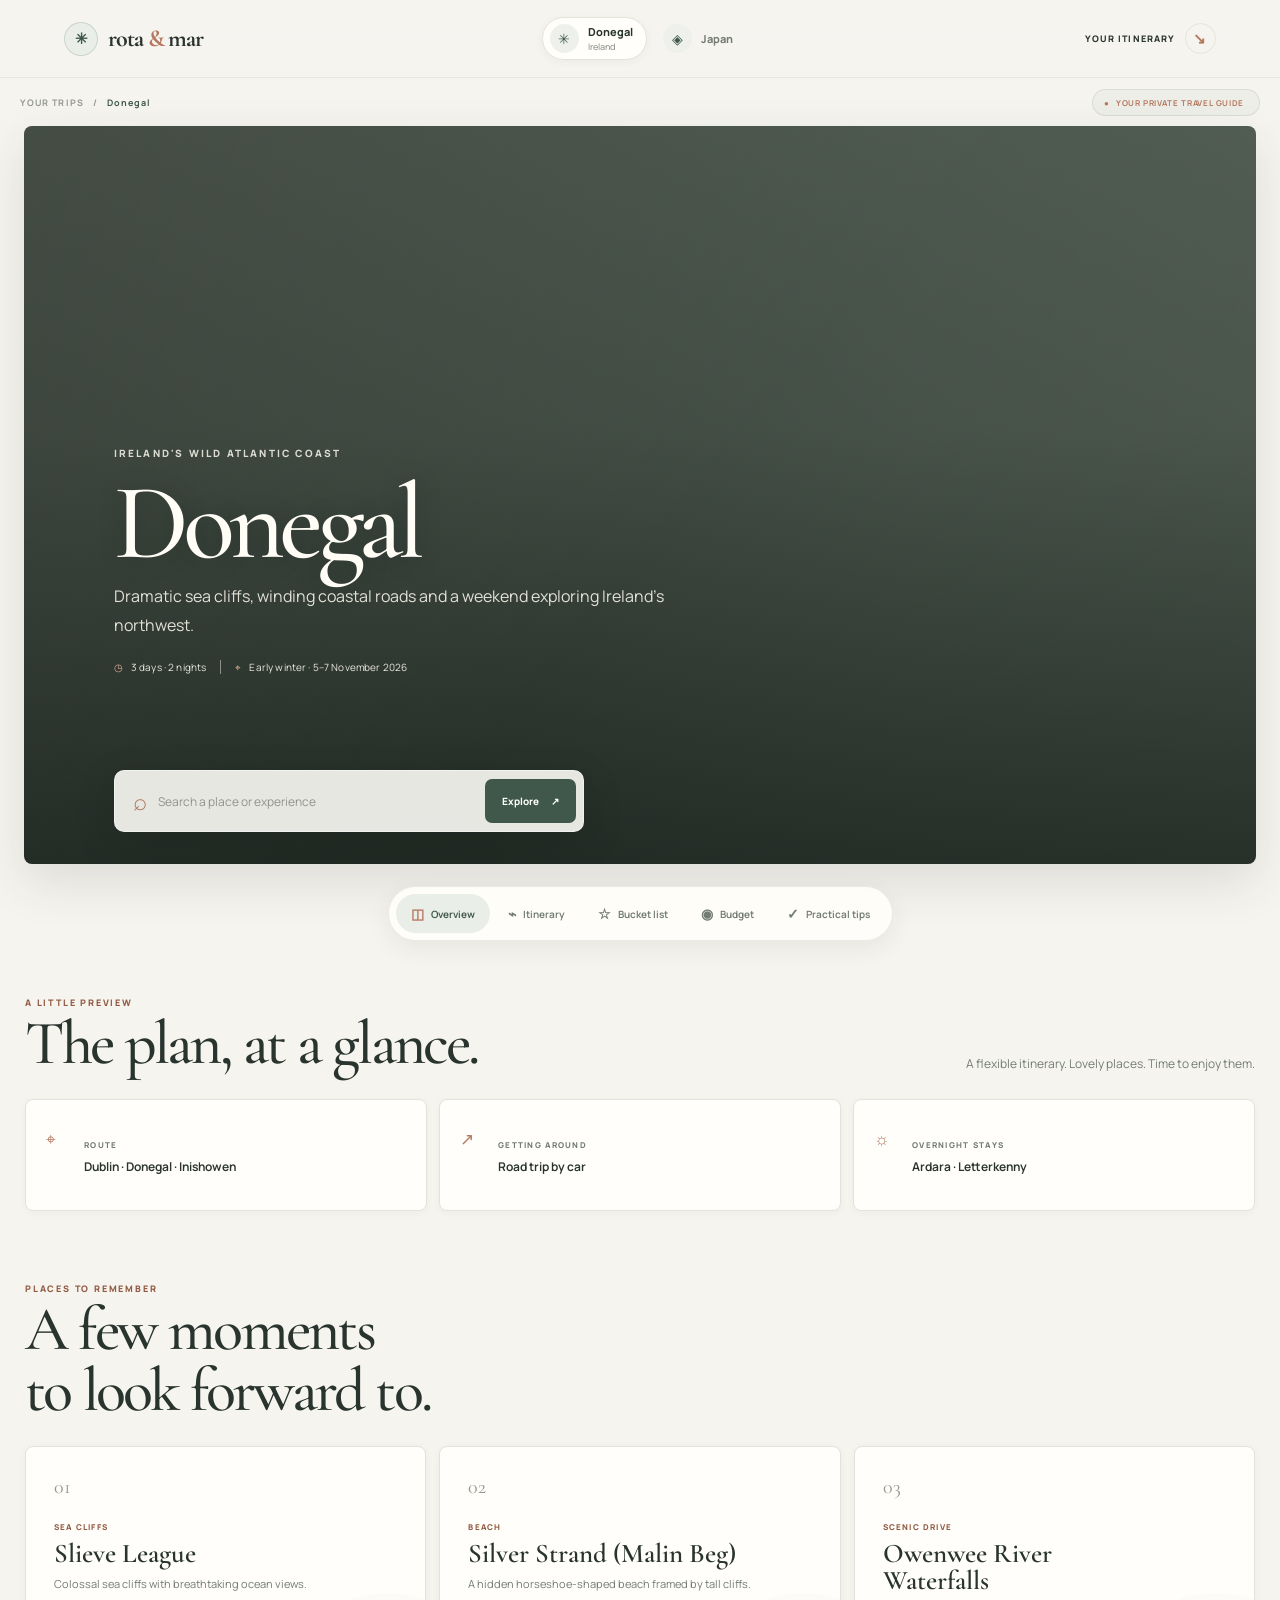
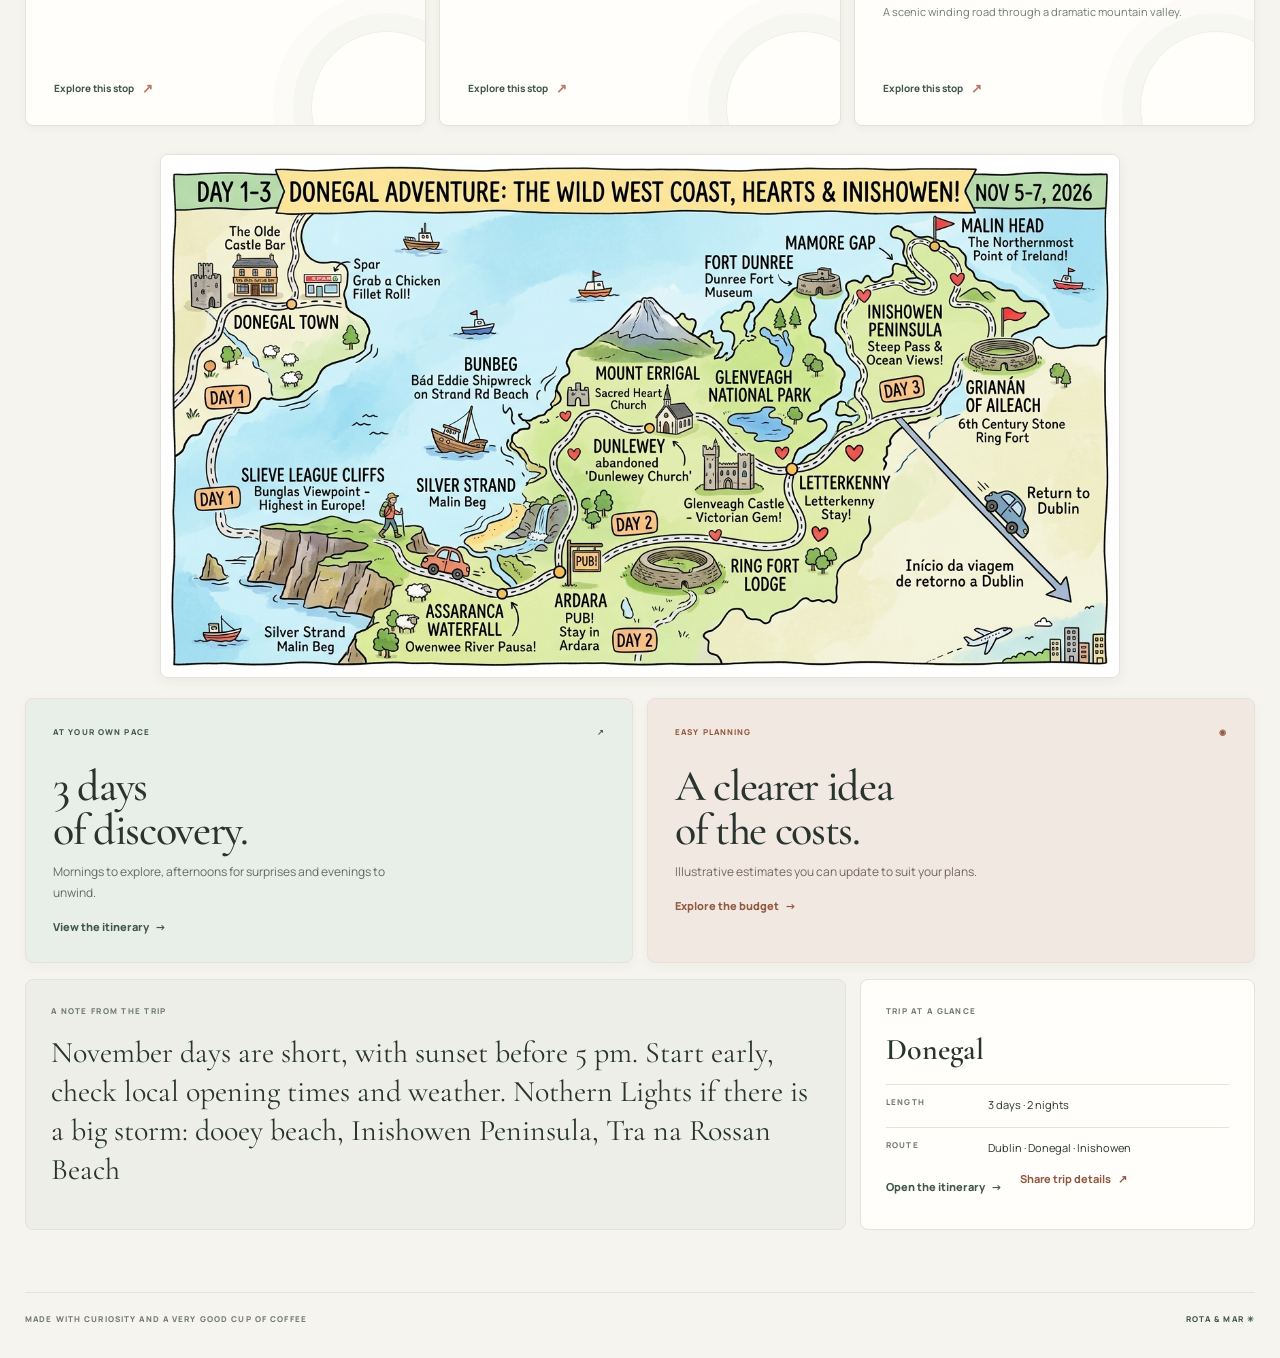
==== commit 91598ce1: "Refresh cached guide assets Bump the asset version so mobile browsers fetch the latest CSS, itinerar" ====
--- a/docs/index.html
+++ b/docs/index.html
@@ -9,9 +9,9 @@
     <link rel="preconnect" href="https://fonts.googleapis.com">
     <link rel="preconnect" href="https://fonts.gstatic.com" crossorigin>
     <link href="https://fonts.googleapis.com/css2?family=Cormorant+Garamond:wght@500;600;700&family=Manrope:wght@400;500;600;700;800&display=swap" rel="stylesheet">
-    <link rel="stylesheet" href="styles.css?v=itinerary-stacked-3">
-    <script src="data.js?v=donegal-roadtrip-20261014" defer></script>
-    <script src="app.js?v=editorial-4" defer></script>
+    <link rel="stylesheet" href="styles.css?v=4701812">
+    <script src="data.js?v=4701812" defer></script>
+    <script src="app.js?v=4701812" defer></script>
   </head>
   <body>
     <div class="app-shell">
--- a/docs/styles.css
+++ b/docs/styles.css
@@ -341,6 +341,8 @@
 .day-marker strong { margin-top: 1px; font-family: var(--serif); font-size: 17px; font-weight: 600; line-height: 1; }
 .day-content { min-width: 0; padding: 14px 13px 9px; border: 1px solid var(--line); border-radius: 13px; background: linear-gradient(145deg, rgba(20, 44, 49, .96), rgba(13, 31, 35, .94)); }
 .day-heading { display: flex; justify-content: space-between; gap: 8px; padding-bottom: 11px; border-bottom: 1px solid rgba(190, 220, 215, .1); }
+.day-route { margin: 9px 0 0; color: var(--teal-deep); font-size: 10px; font-weight: 700; }
+.day-route a { color: inherit; text-underline-offset: 2px; }
 .day-heading h3 { margin: 0; font-family: var(--serif); font-size: 19px; font-weight: 600; line-height: 1.04; }
 .day-date { display: block; margin-top: 6px; color: #e19a78; font-size: 9px; font-weight: 750; }
 .day-place { display: inline-block; margin-top: 5px; color: #91a9aa; font-size: 9px; }
@@ -864,6 +866,8 @@
   transition: transform .3s var(--ease), box-shadow .3s var(--ease), border-color .3s var(--ease);
 }
 
+.highlight-card--static { cursor: default; }
+.highlight-card--static:hover { transform: none; border-color: var(--line); box-shadow: 0 2px 10px rgba(40, 46, 39, .04); }
 .highlight-card::after { position: absolute; right: -38px; bottom: -58px; width: 150px; height: 150px; border: 1px solid rgba(112, 132, 119, .12); border-radius: 50%; content: ""; box-shadow: 0 0 0 18px rgba(112, 132, 119, .035), 0 0 0 38px rgba(112, 132, 119, .025); pointer-events: none; }
 .highlight-card:hover { transform: translateY(-4px); border-color: rgba(112, 132, 119, .32); box-shadow: 0 15px 32px rgba(40, 46, 39, .09); }
 .highlight-number { margin-bottom: 22px; color: var(--muted-soft); font-family: var(--serif); font-size: 20px; }
@@ -891,6 +895,8 @@
 .travel-note, .trip-facts { min-width: 0; padding: 25px; border: 1px solid var(--line); border-radius: 8px; background: var(--surface); }
 .travel-note { background: #eeeee8; }
 .travel-note blockquote { margin: 17px 0 0; color: var(--ink); font-family: var(--serif); font-size: clamp(21px, 3vw, 30px); line-height: 1.3; }
+.trip-route-map { width: min(100%, 960px); margin: 28px auto 0; overflow: hidden; border: 1px solid var(--line); border-radius: 8px; background: var(--surface); box-shadow: 0 3px 12px rgba(40, 46, 39, .06); }
+.trip-route-map img { display: block; width: 100%; height: auto; }
 .trip-facts > strong { display: block; margin-top: 15px; font-family: var(--serif); font-size: 30px; font-weight: 600; }
 .trip-facts dl { display: grid; gap: 13px; margin: 16px 0 0; }
 .trip-facts dl div { display: grid; grid-template-columns: 92px 1fr; gap: 10px; padding-top: 11px; border-top: 1px solid var(--line); }
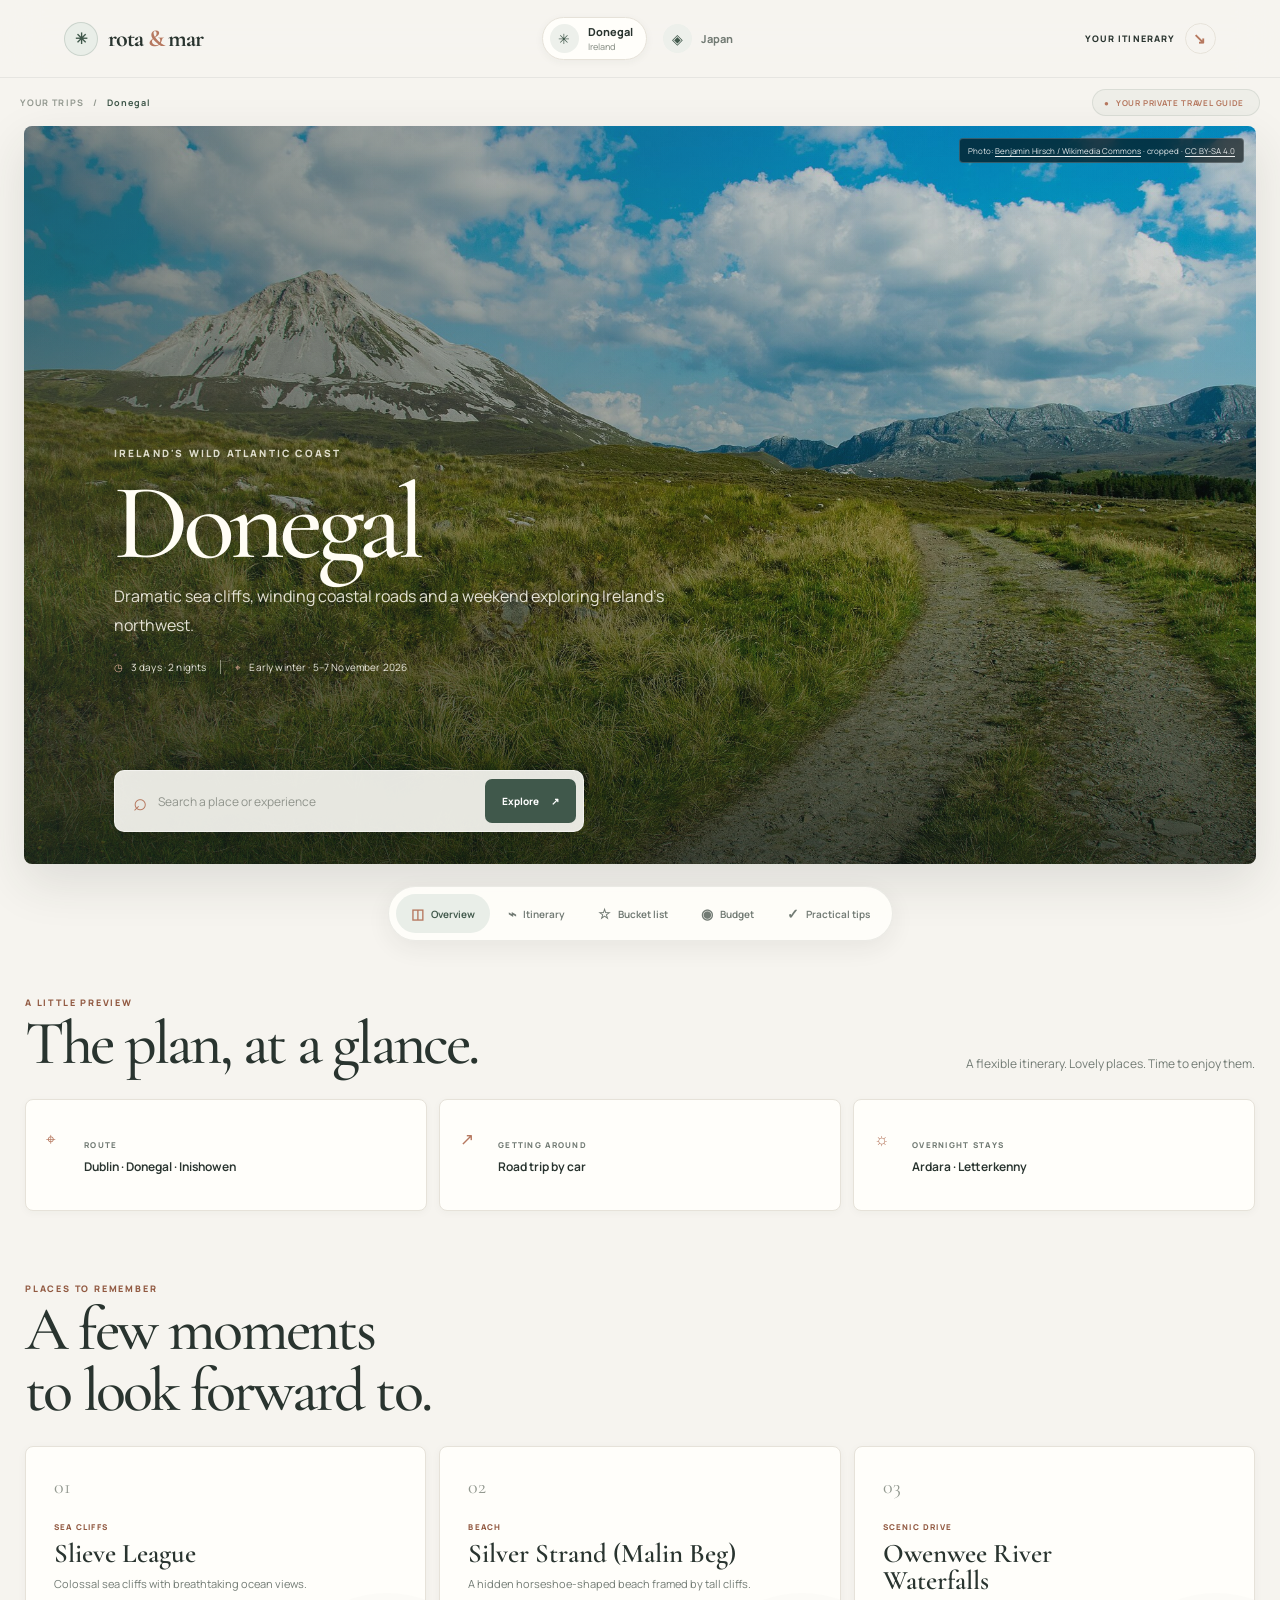
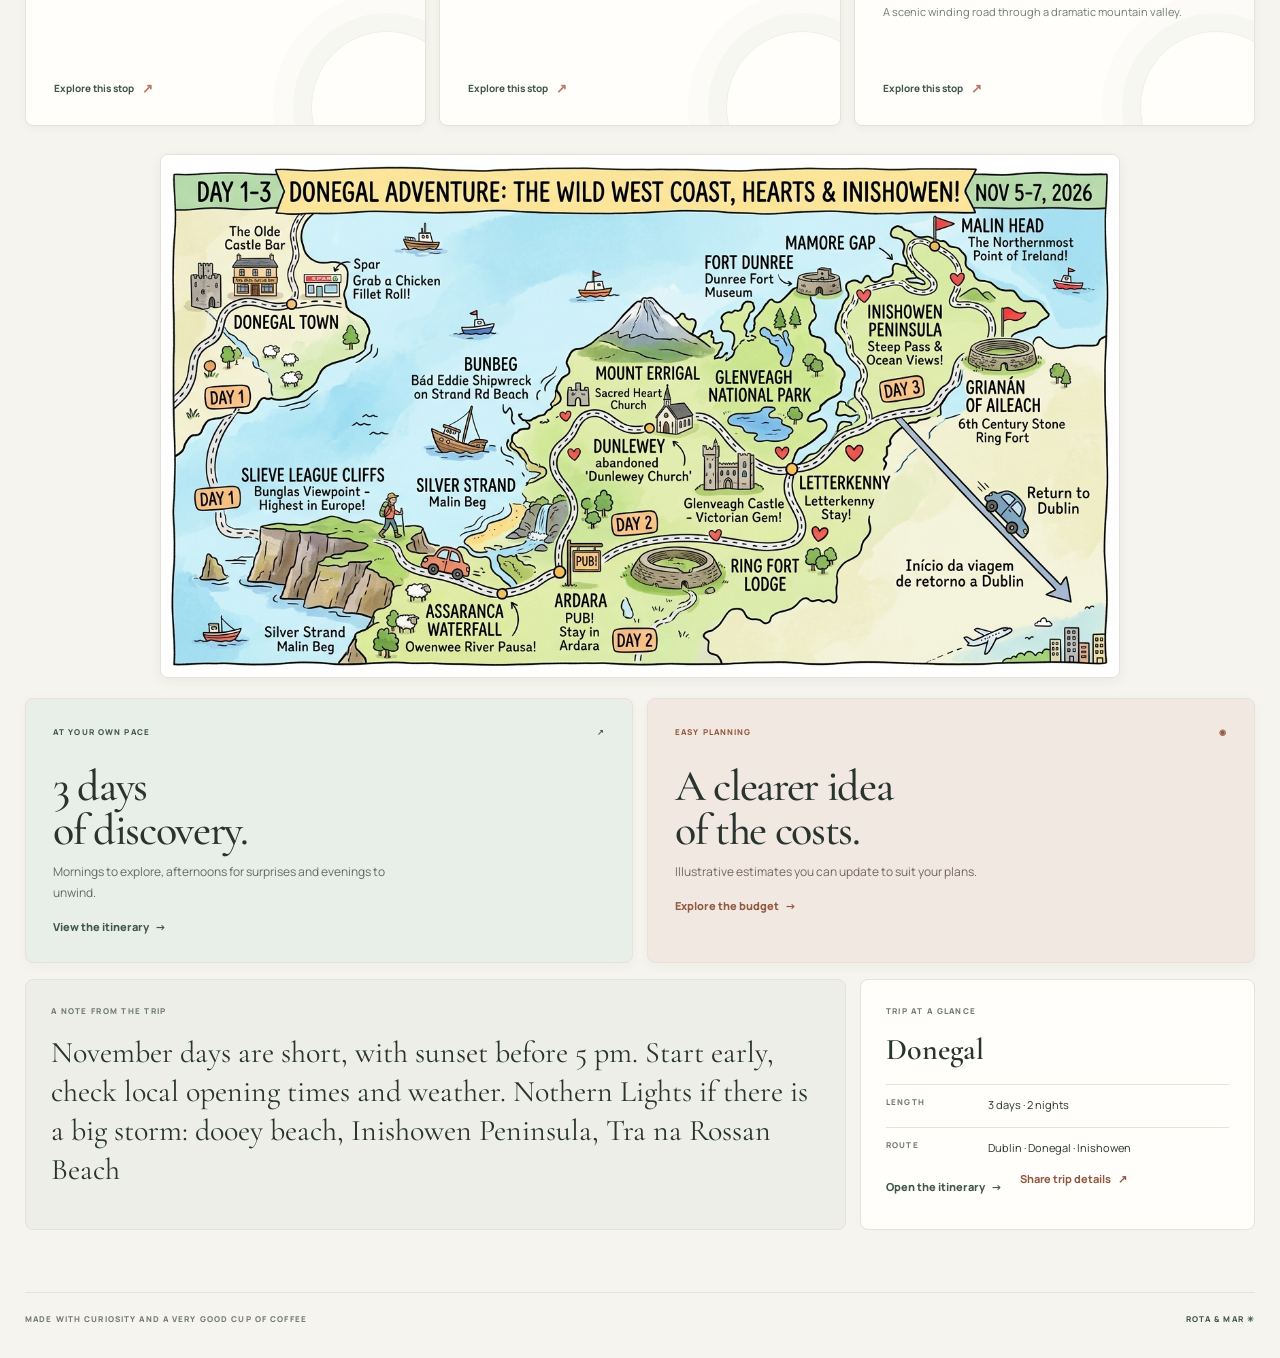
==== commit 5fd75833: "Update Donegal banner to Mount Errigal Use the requested Wikimedia Commons photo, tune its crop for " ====
--- a/docs/index.html
+++ b/docs/index.html
@@ -9,9 +9,9 @@
     <link rel="preconnect" href="https://fonts.googleapis.com">
     <link rel="preconnect" href="https://fonts.gstatic.com" crossorigin>
     <link href="https://fonts.googleapis.com/css2?family=Cormorant+Garamond:wght@500;600;700&family=Manrope:wght@400;500;600;700;800&display=swap" rel="stylesheet">
-    <link rel="stylesheet" href="styles.css?v=4701812">
-    <script src="data.js?v=4701812" defer></script>
-    <script src="app.js?v=4701812" defer></script>
+    <link rel="stylesheet" href="styles.css?v=errigal-banner">
+    <script src="data.js?v=errigal-banner" defer></script>
+    <script src="app.js?v=errigal-banner" defer></script>
   </head>
   <body>
     <div class="app-shell">
@@ -54,6 +54,7 @@
             <div id="search-results" class="search-results" aria-label="Resultados da busca" aria-live="polite" hidden></div>
           </div>
           <div class="hero-stamp" aria-hidden="true"><span id="stamp-label">PRÓXIMA</span><strong id="stamp-title">grande<br>aventura</strong><i>✳</i></div>
+          <div class="hero-image-credit" hidden>Photo: <a href="https://commons.wikimedia.org/wiki/File:Mount_Errigal_2022.jpg" target="_blank" rel="noopener noreferrer">Benjamin Hirsch / Wikimedia Commons</a> · cropped · <a href="https://creativecommons.org/licenses/by-sa/4.0/" target="_blank" rel="noopener noreferrer">CC BY-SA 4.0</a></div>
         </section>
 
         <nav id="section-nav" class="section-nav" aria-label="Seções da viagem"></nav>
--- a/docs/styles.css
+++ b/docs/styles.css
@@ -153,6 +153,25 @@
 }
 
 .hero-copy .eyebrow { color: #b9e1dc; }
+.hero-image-credit {
+  position: absolute;
+  z-index: 2;
+  top: 12px;
+  right: 12px;
+  max-width: calc(100% - 24px);
+  padding: 6px 8px;
+  border: 1px solid rgba(255, 255, 255, .2);
+  border-radius: 4px;
+  background: rgba(5, 16, 19, .68);
+  color: rgba(255, 255, 255, .9);
+  font-size: 8px;
+  line-height: 1.4;
+  text-align: right;
+  text-decoration: none;
+  backdrop-filter: blur(8px);
+}
+.hero-image-credit:hover { background: rgba(5, 16, 19, .86); }
+.hero-image-credit a { color: inherit; text-underline-offset: 2px; }
 .hero-copy h1 {
   max-width: 680px;
   margin: 12px 0 9px;
@@ -1001,7 +1020,7 @@
   .header-cta > span:first-child { display: none; }
   .header-cta span:last-child { width: 29px; height: 29px; }
   .topbar { width: calc(100% - 30px); height: 42px; }
-  .trip-hero { min-height: 660px; margin: 0 8px; border-radius: 6px; }
+  .trip-hero { min-height: 660px; margin: 0 8px; border-radius: 6px; background-position: 22% 12%; }
   .hero-copy { padding: 44px 21px 210px; }
   .hero-copy h1 { font-size: clamp(58px, 12vw, 86px); }
   .hero-copy > p { font-size: 12px; }
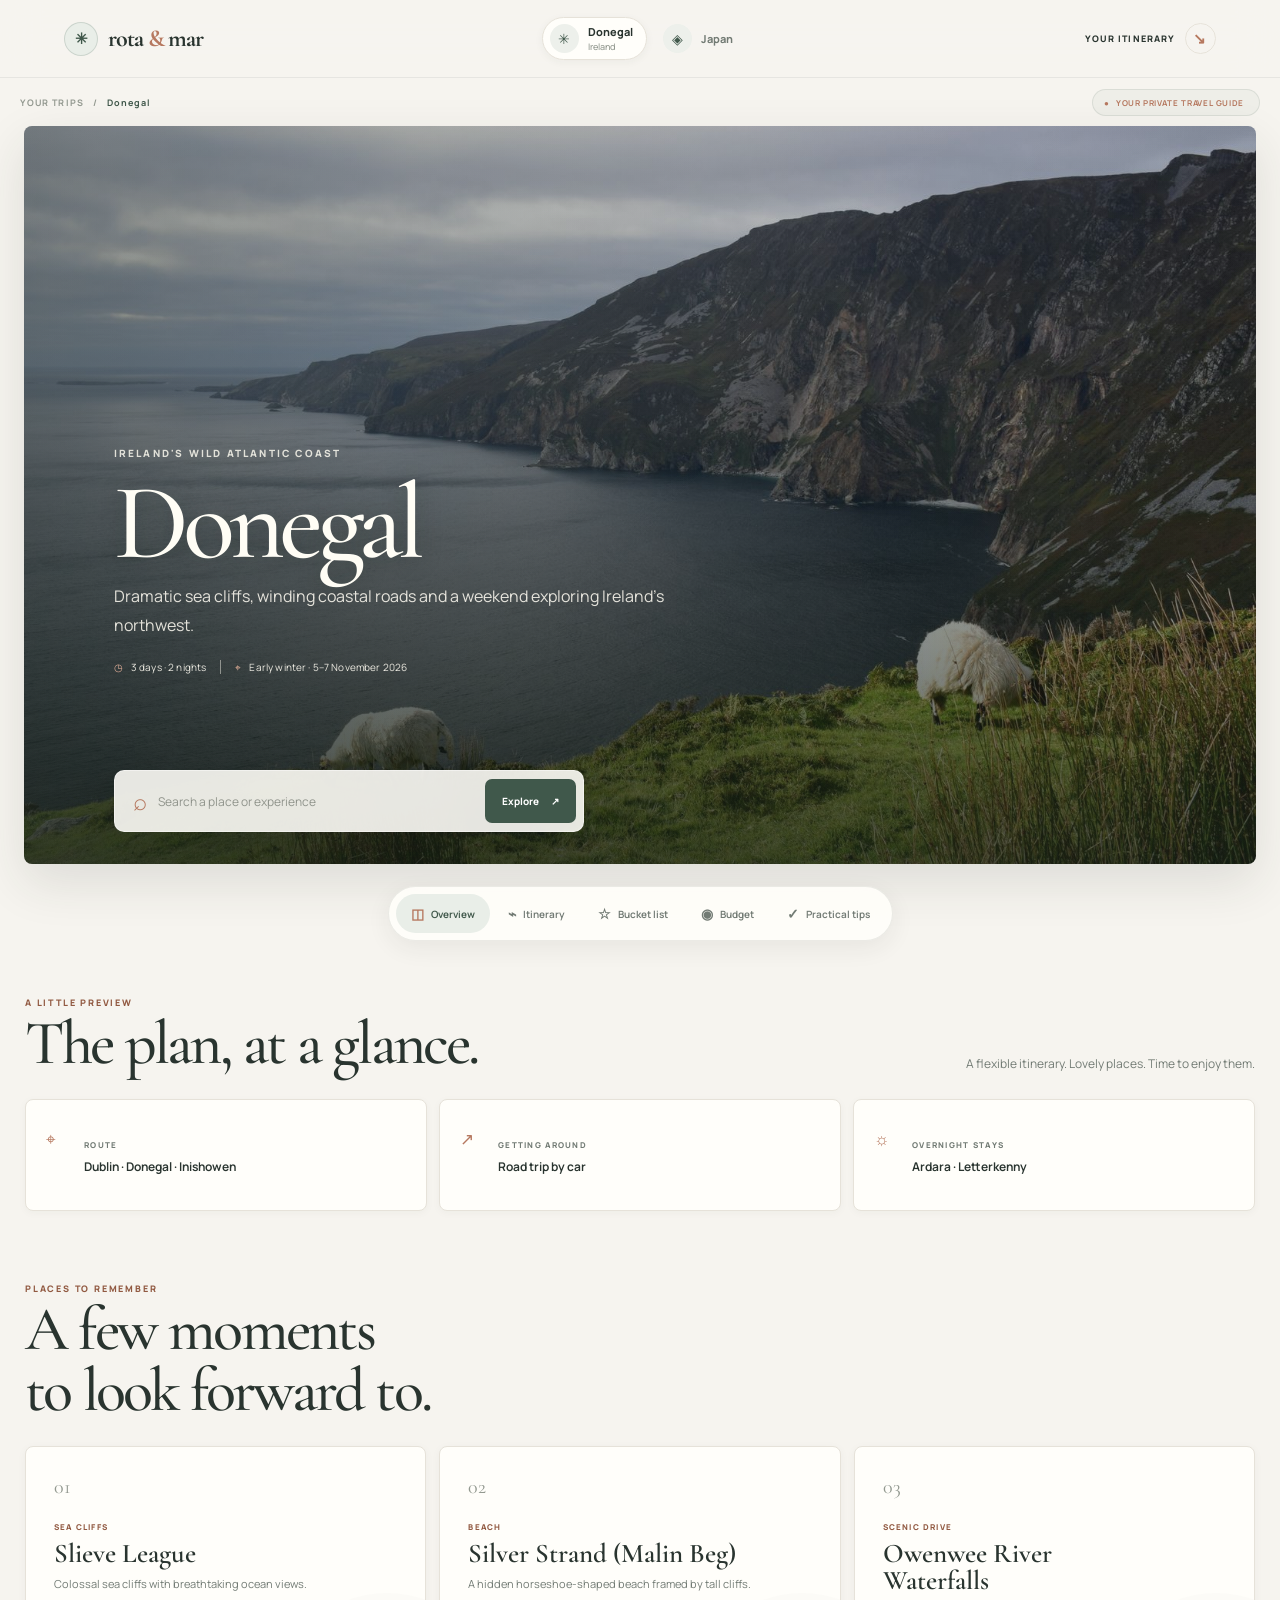
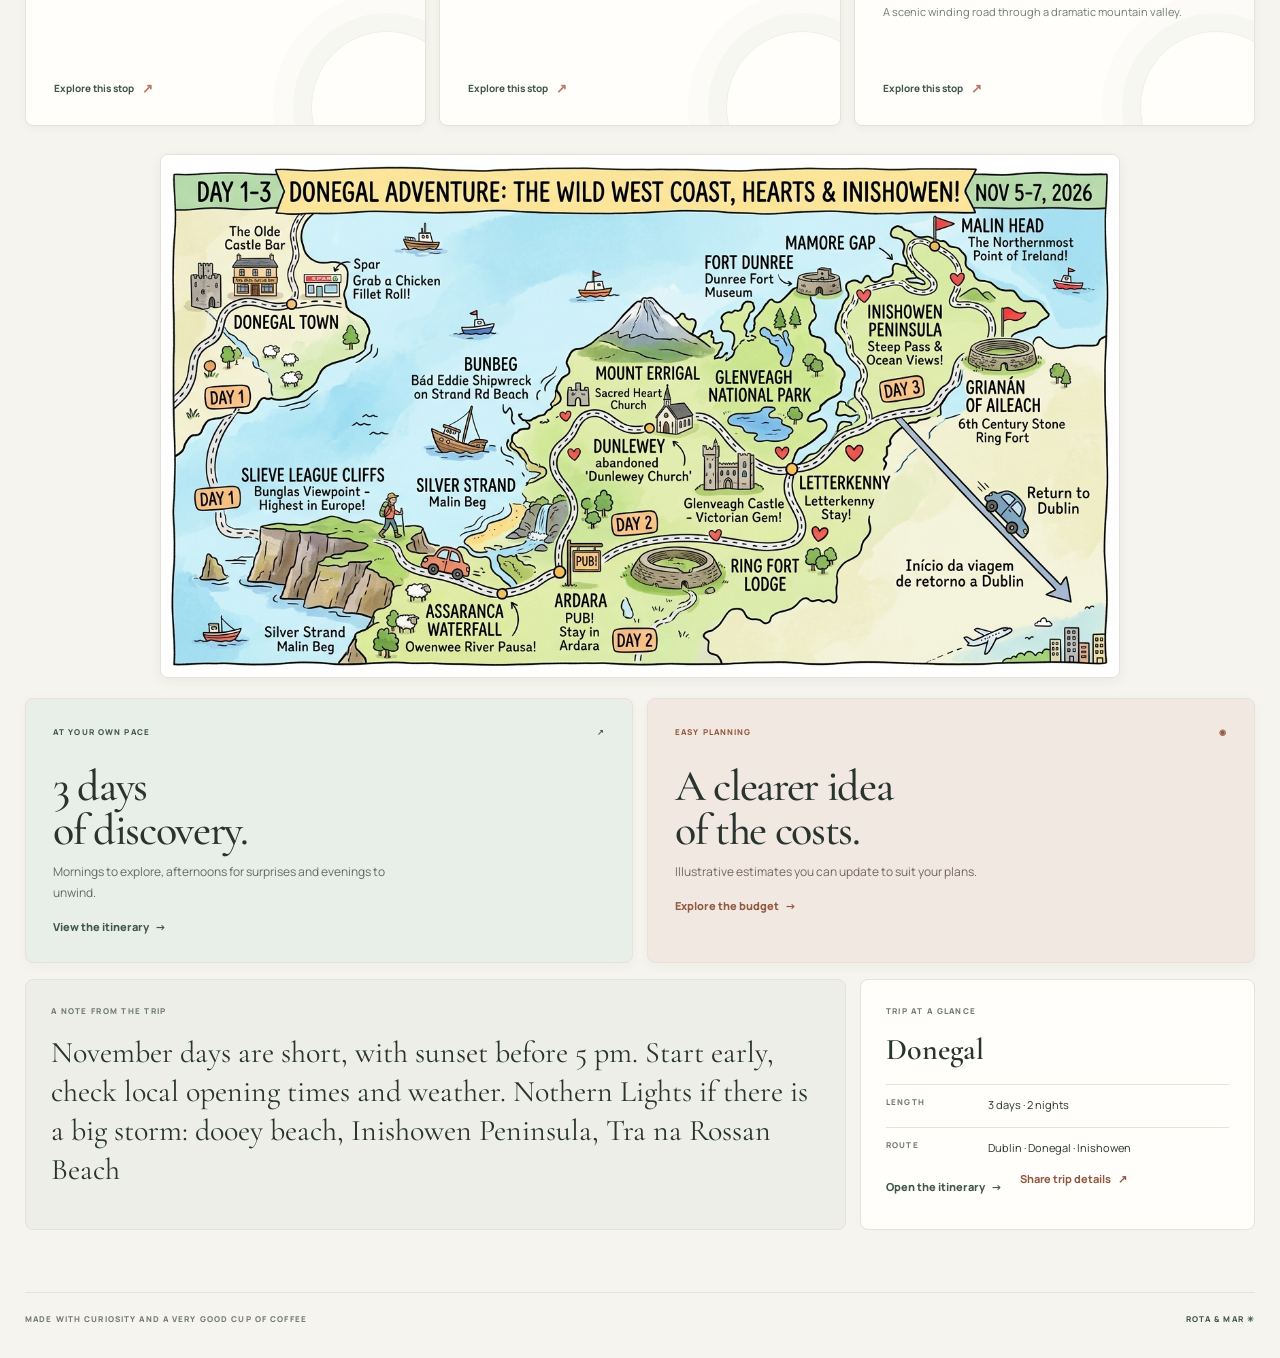
==== commit ccb0dcec: "Replace Donegal banner with Slieve League photo Use a wide Pexels image that does not require visibl" ====
--- a/docs/index.html
+++ b/docs/index.html
@@ -9,9 +9,9 @@
     <link rel="preconnect" href="https://fonts.googleapis.com">
     <link rel="preconnect" href="https://fonts.gstatic.com" crossorigin>
     <link href="https://fonts.googleapis.com/css2?family=Cormorant+Garamond:wght@500;600;700&family=Manrope:wght@400;500;600;700;800&display=swap" rel="stylesheet">
-    <link rel="stylesheet" href="styles.css?v=errigal-banner">
-    <script src="data.js?v=errigal-banner" defer></script>
-    <script src="app.js?v=errigal-banner" defer></script>
+    <link rel="stylesheet" href="styles.css?v=slieve-league-banner">
+    <script src="data.js?v=slieve-league-banner" defer></script>
+    <script src="app.js?v=slieve-league-banner" defer></script>
   </head>
   <body>
     <div class="app-shell">
@@ -54,7 +54,6 @@
             <div id="search-results" class="search-results" aria-label="Resultados da busca" aria-live="polite" hidden></div>
           </div>
           <div class="hero-stamp" aria-hidden="true"><span id="stamp-label">PRÓXIMA</span><strong id="stamp-title">grande<br>aventura</strong><i>✳</i></div>
-          <div class="hero-image-credit" hidden>Photo: <a href="https://commons.wikimedia.org/wiki/File:Mount_Errigal_2022.jpg" target="_blank" rel="noopener noreferrer">Benjamin Hirsch / Wikimedia Commons</a> · cropped · <a href="https://creativecommons.org/licenses/by-sa/4.0/" target="_blank" rel="noopener noreferrer">CC BY-SA 4.0</a></div>
         </section>
 
         <nav id="section-nav" class="section-nav" aria-label="Seções da viagem"></nav>
--- a/docs/styles.css
+++ b/docs/styles.css
@@ -153,25 +153,6 @@
 }
 
 .hero-copy .eyebrow { color: #b9e1dc; }
-.hero-image-credit {
-  position: absolute;
-  z-index: 2;
-  top: 12px;
-  right: 12px;
-  max-width: calc(100% - 24px);
-  padding: 6px 8px;
-  border: 1px solid rgba(255, 255, 255, .2);
-  border-radius: 4px;
-  background: rgba(5, 16, 19, .68);
-  color: rgba(255, 255, 255, .9);
-  font-size: 8px;
-  line-height: 1.4;
-  text-align: right;
-  text-decoration: none;
-  backdrop-filter: blur(8px);
-}
-.hero-image-credit:hover { background: rgba(5, 16, 19, .86); }
-.hero-image-credit a { color: inherit; text-underline-offset: 2px; }
 .hero-copy h1 {
   max-width: 680px;
   margin: 12px 0 9px;
@@ -1020,7 +1001,7 @@
   .header-cta > span:first-child { display: none; }
   .header-cta span:last-child { width: 29px; height: 29px; }
   .topbar { width: calc(100% - 30px); height: 42px; }
-  .trip-hero { min-height: 660px; margin: 0 8px; border-radius: 6px; background-position: 22% 12%; }
+  .trip-hero { min-height: 660px; margin: 0 8px; border-radius: 6px; }
   .hero-copy { padding: 44px 21px 210px; }
   .hero-copy h1 { font-size: clamp(58px, 12vw, 86px); }
   .hero-copy > p { font-size: 12px; }
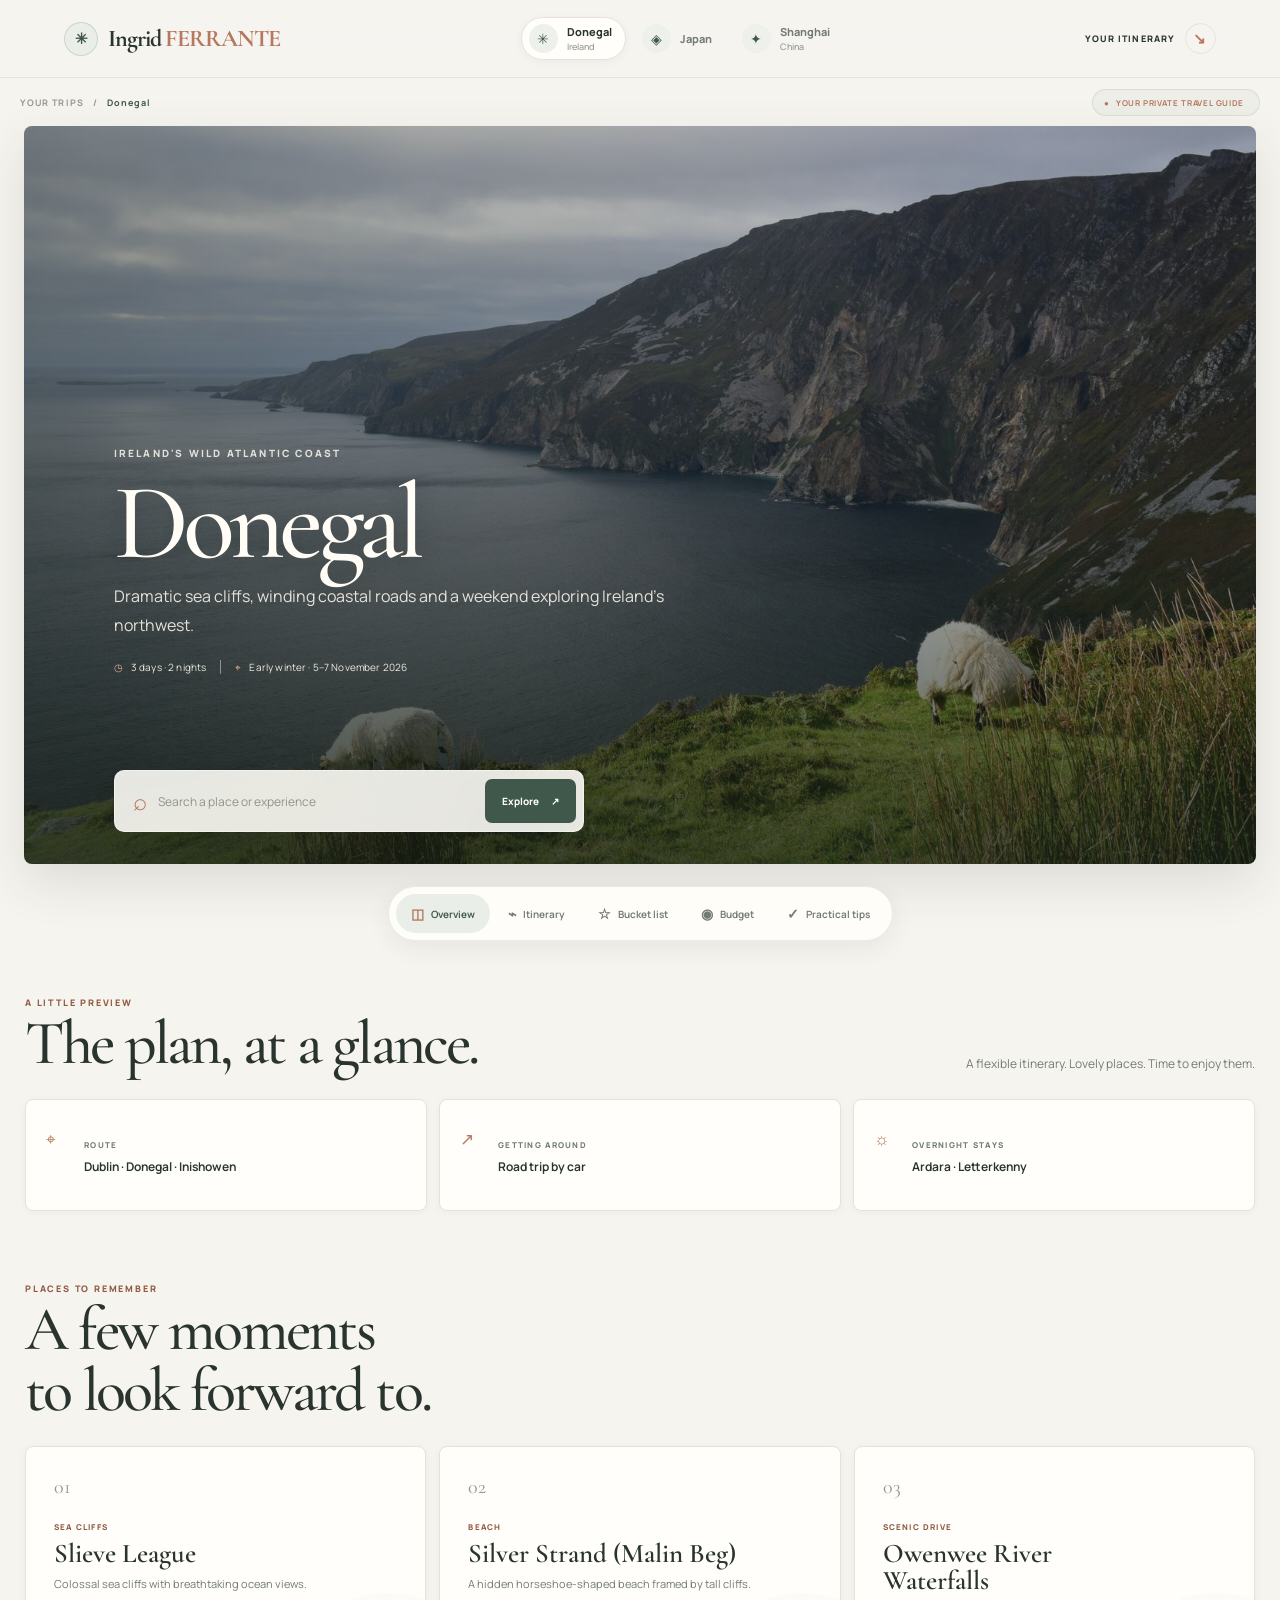
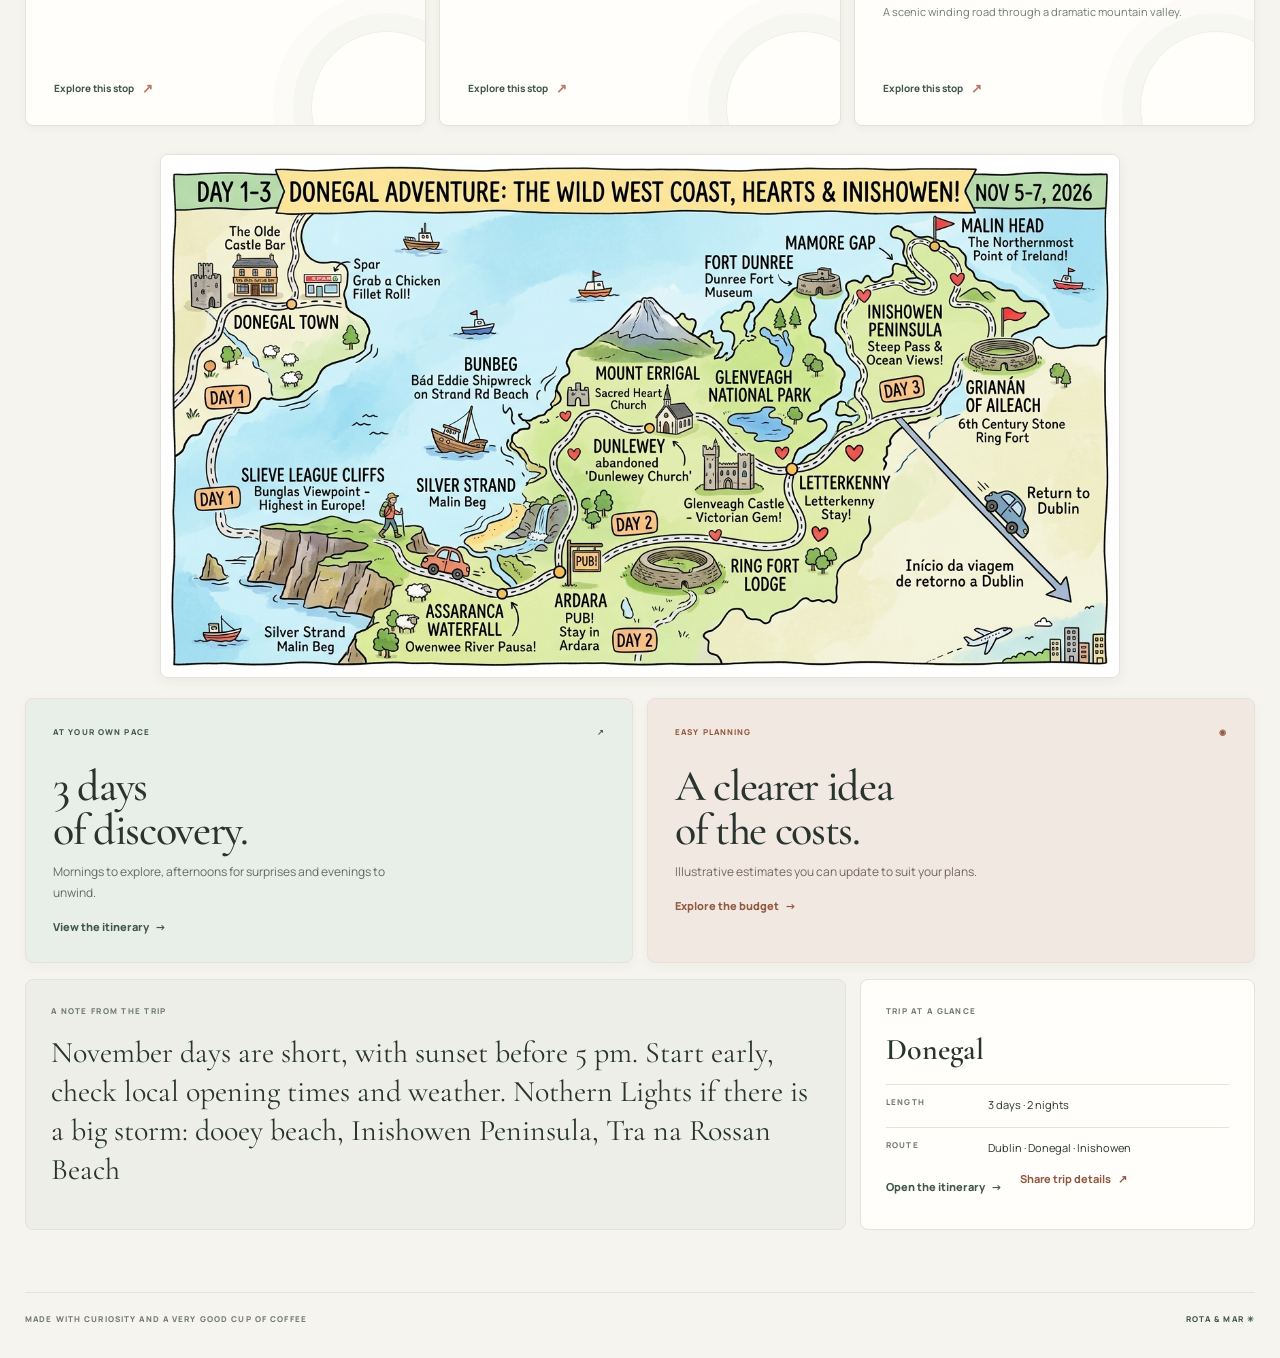
==== commit e3fc28f0: "Add Shanghai day trip destination Co-authored-by: Copilot <223556219+Copilot@users.noreply.github.co" ====
--- a/docs/index.html
+++ b/docs/index.html
@@ -9,16 +9,16 @@
     <link rel="preconnect" href="https://fonts.googleapis.com">
     <link rel="preconnect" href="https://fonts.gstatic.com" crossorigin>
     <link href="https://fonts.googleapis.com/css2?family=Cormorant+Garamond:wght@500;600;700&family=Manrope:wght@400;500;600;700;800&display=swap" rel="stylesheet">
-    <link rel="stylesheet" href="styles.css?v=slieve-league-banner">
-    <script src="data.js?v=slieve-league-banner" defer></script>
-    <script src="app.js?v=slieve-league-banner" defer></script>
+    <link rel="stylesheet" href="styles.css?v=shanghai-daytrip">
+    <script src="data.js?v=shanghai-daytrip" defer></script>
+    <script src="app.js?v=shanghai-daytrip" defer></script>
   </head>
   <body>
     <div class="app-shell">
       <header class="site-header" id="sidebar" aria-label="Navegação principal">
         <a class="brand" id="brand-link" href="#" aria-label="Rota e Mar, início">
           <span class="brand-mark" aria-hidden="true">✳</span>
-          <span>rota <span class="brand-amp">&</span> mar</span>
+          <span>Ingrid <span class="brand-amp">FERRANTE</span> </span>
         </a>
         <nav id="destination-nav" class="destination-nav" aria-label="Escolha uma viagem"></nav>
         <a class="header-cta" href="#page-content"><span id="header-cta-label">SEU ROTEIRO</span><span aria-hidden="true">↘</span></a>
--- a/docs/styles.css
+++ b/docs/styles.css
@@ -708,7 +708,7 @@
 .header-cta { display: inline-flex; flex: 0 0 auto; align-items: center; gap: 10px; color: var(--ink); font-size: 9px; font-weight: 800; letter-spacing: .12em; text-decoration: none; }
 .header-cta span:last-child { display: grid; width: 31px; height: 31px; place-items: center; border: 1px solid var(--line); border-radius: 50%; color: var(--terracotta); font-size: 15px; transition: transform .25s var(--ease); }
 .header-cta:hover span:last-child { transform: translate(2px, 2px); }
-.mobile-destination-nav { display: none !important; }
+.mobile-destination-nav { display: none; }
 
 .main-content { width: 100%; max-width: none; min-width: 0; padding: 0 0 34px; }
 .topbar { width: min(calc(100% - 40px), 1390px); height: 48px; margin: 0 auto; border: 0; }
@@ -990,6 +990,8 @@
 @media (max-width: 700px) {
   body { padding-bottom: calc(69px + env(safe-area-inset-bottom)); }
   .site-header { min-height: 66px; gap: 10px; padding: 9px 15px; }
+  .site-header .destination-nav { display: none; }
+  .mobile-destination-nav { display: grid; grid-template-columns: repeat(3, minmax(0, 1fr)); gap: 7px; }
   .brand { gap: 7px; font-size: 21px; }
   .brand-mark { width: 30px; height: 30px; }
   .destination-nav { gap: 2px; }
